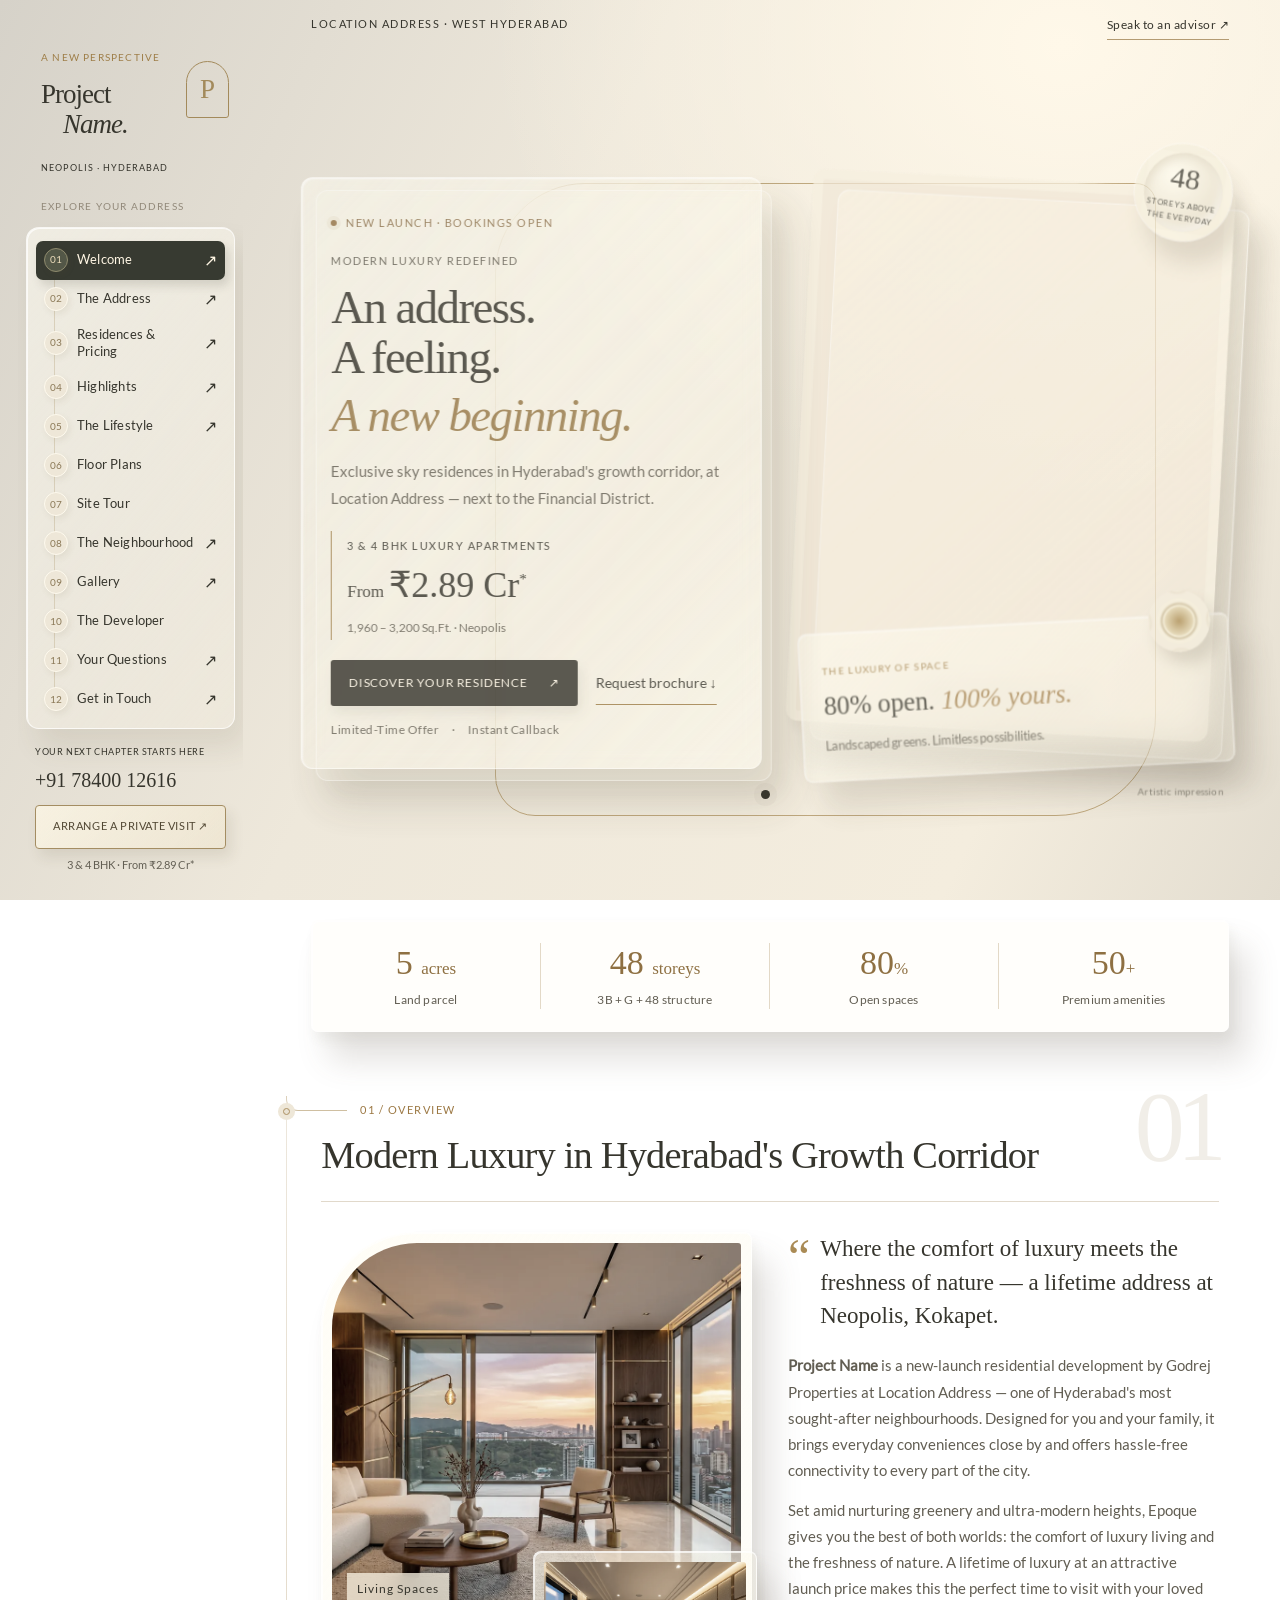
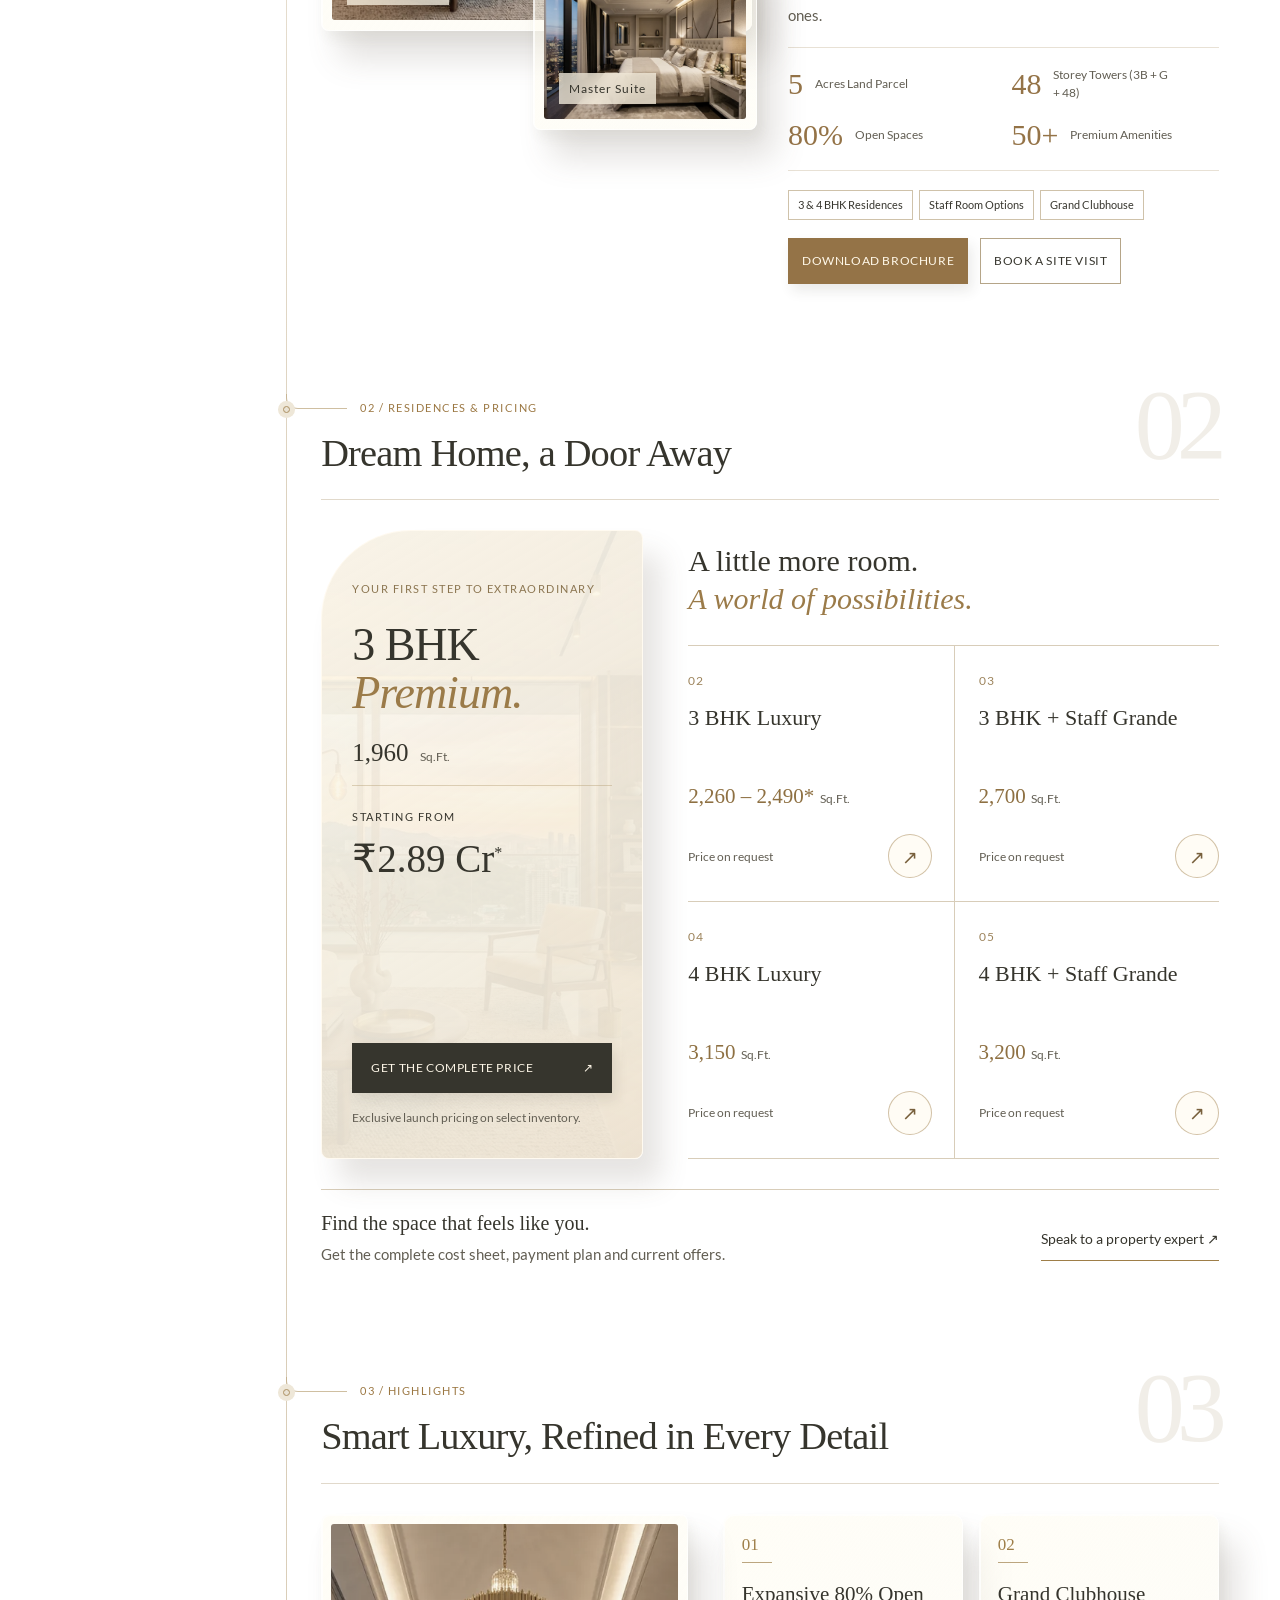
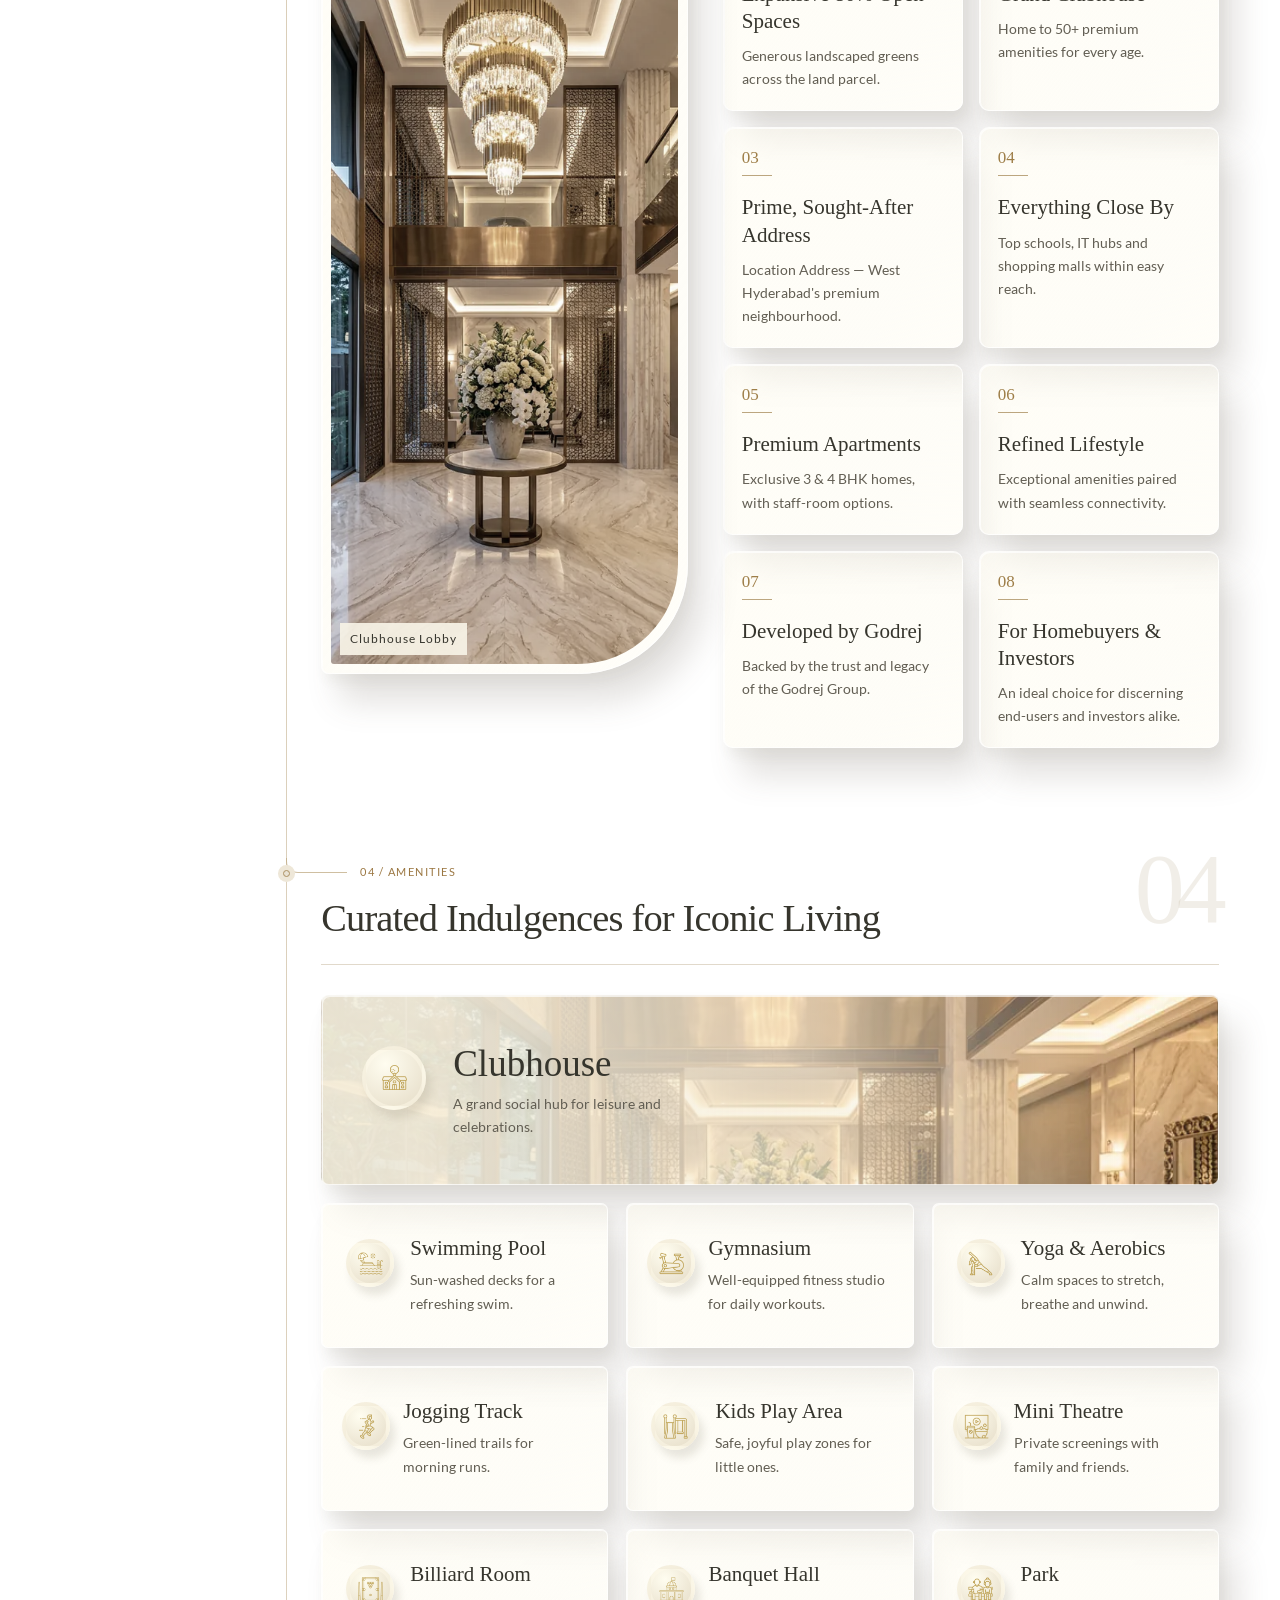
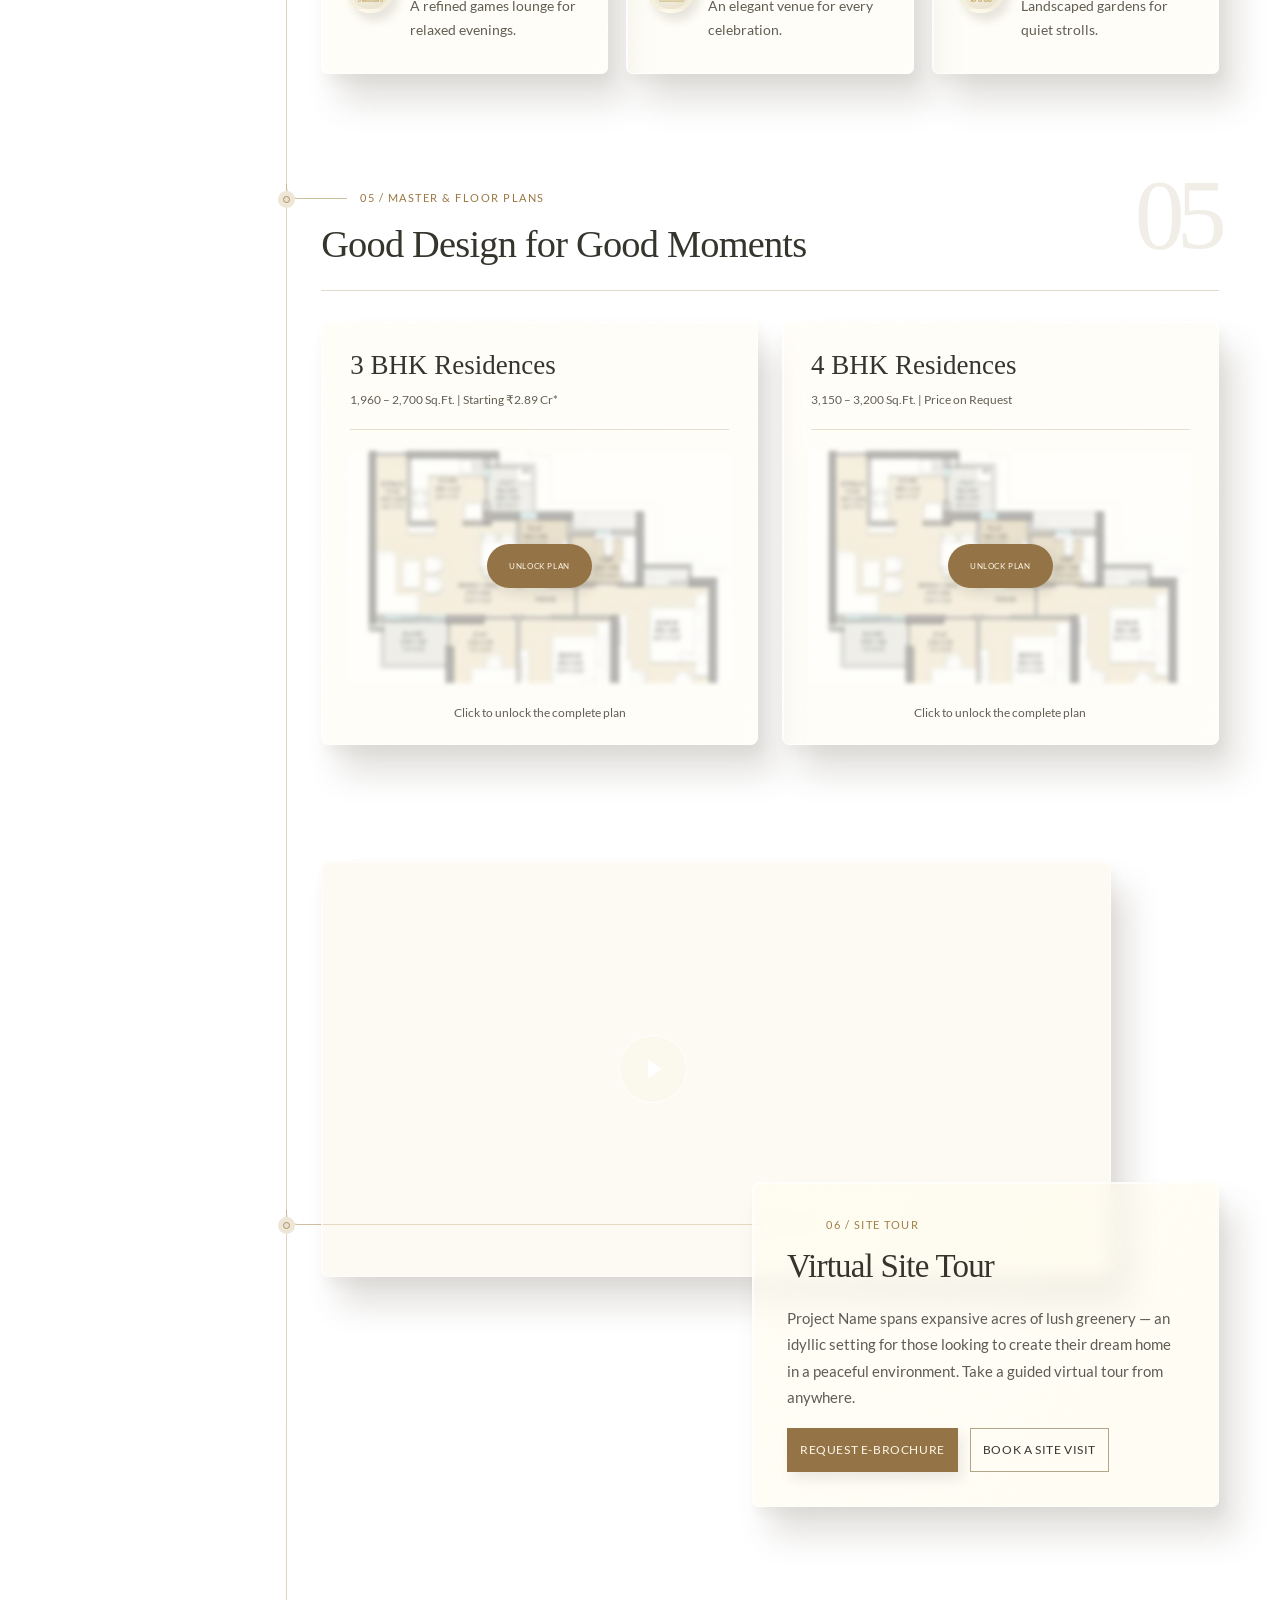
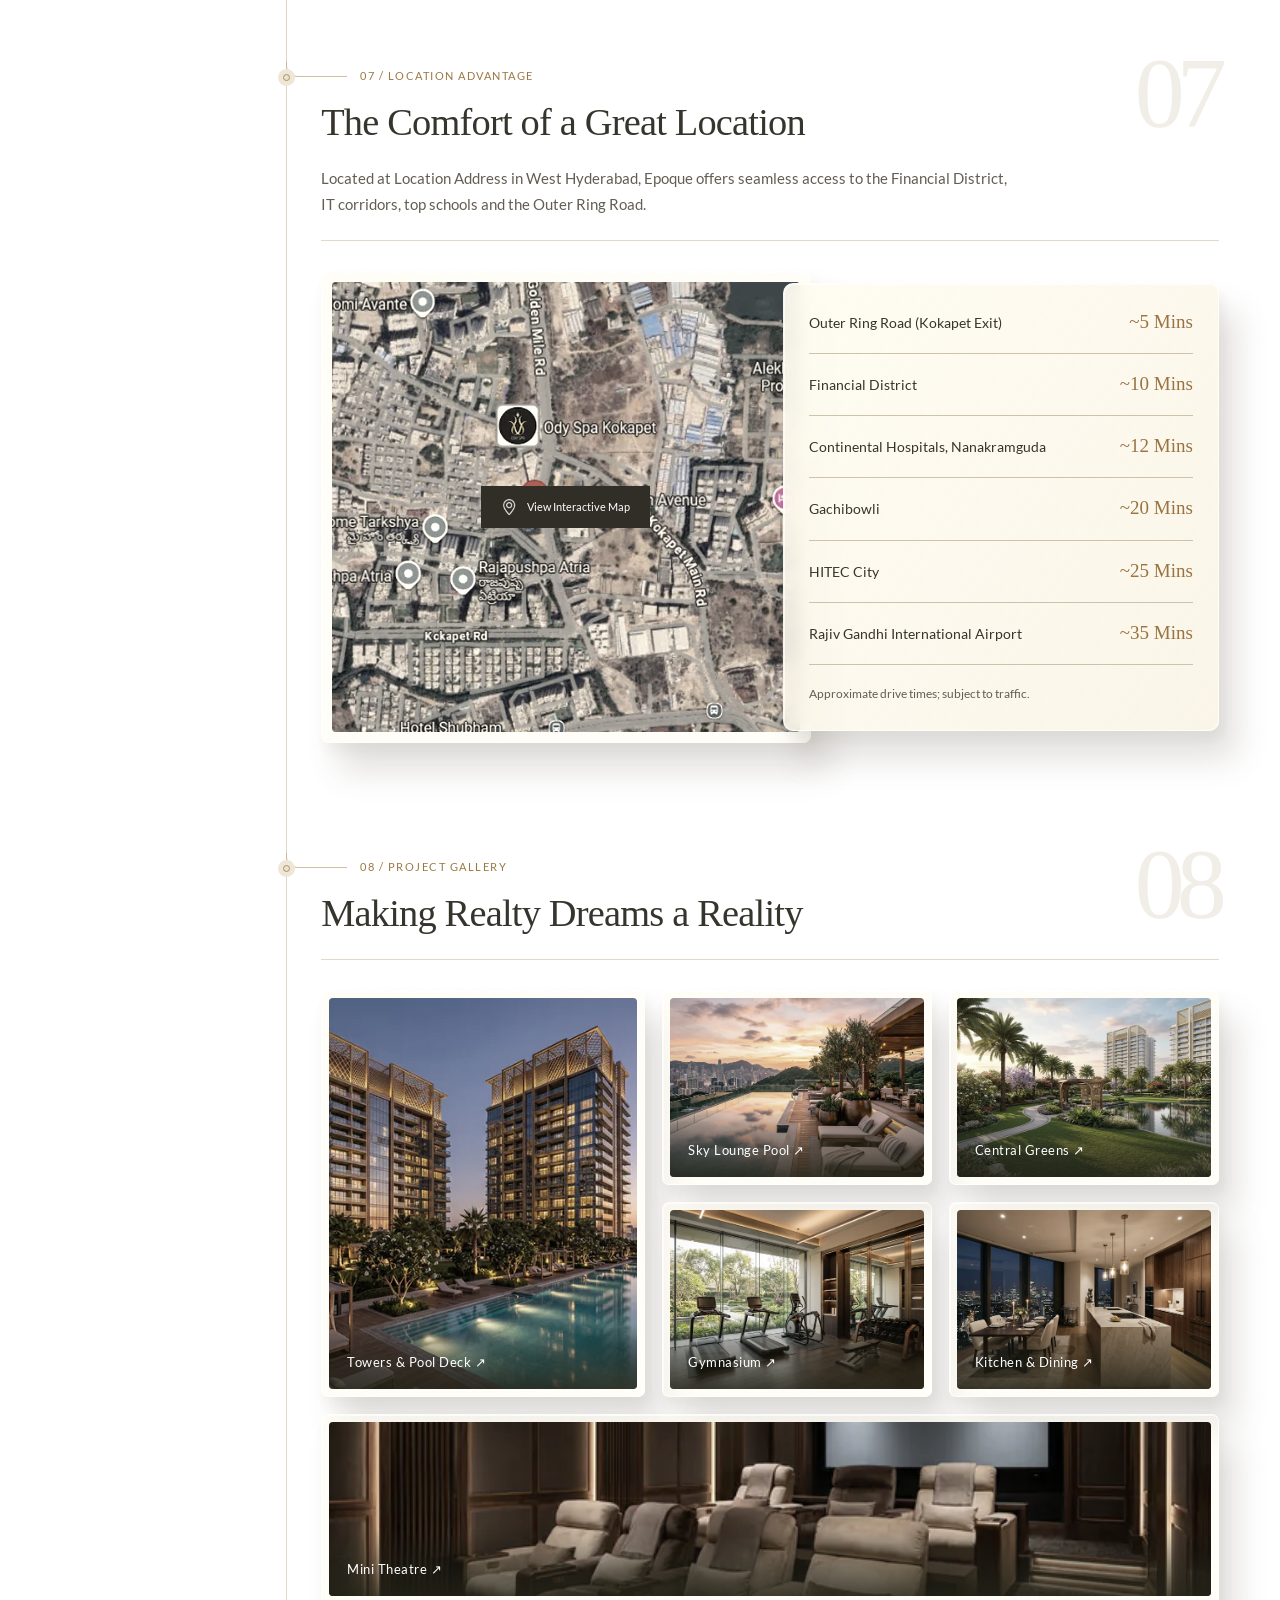
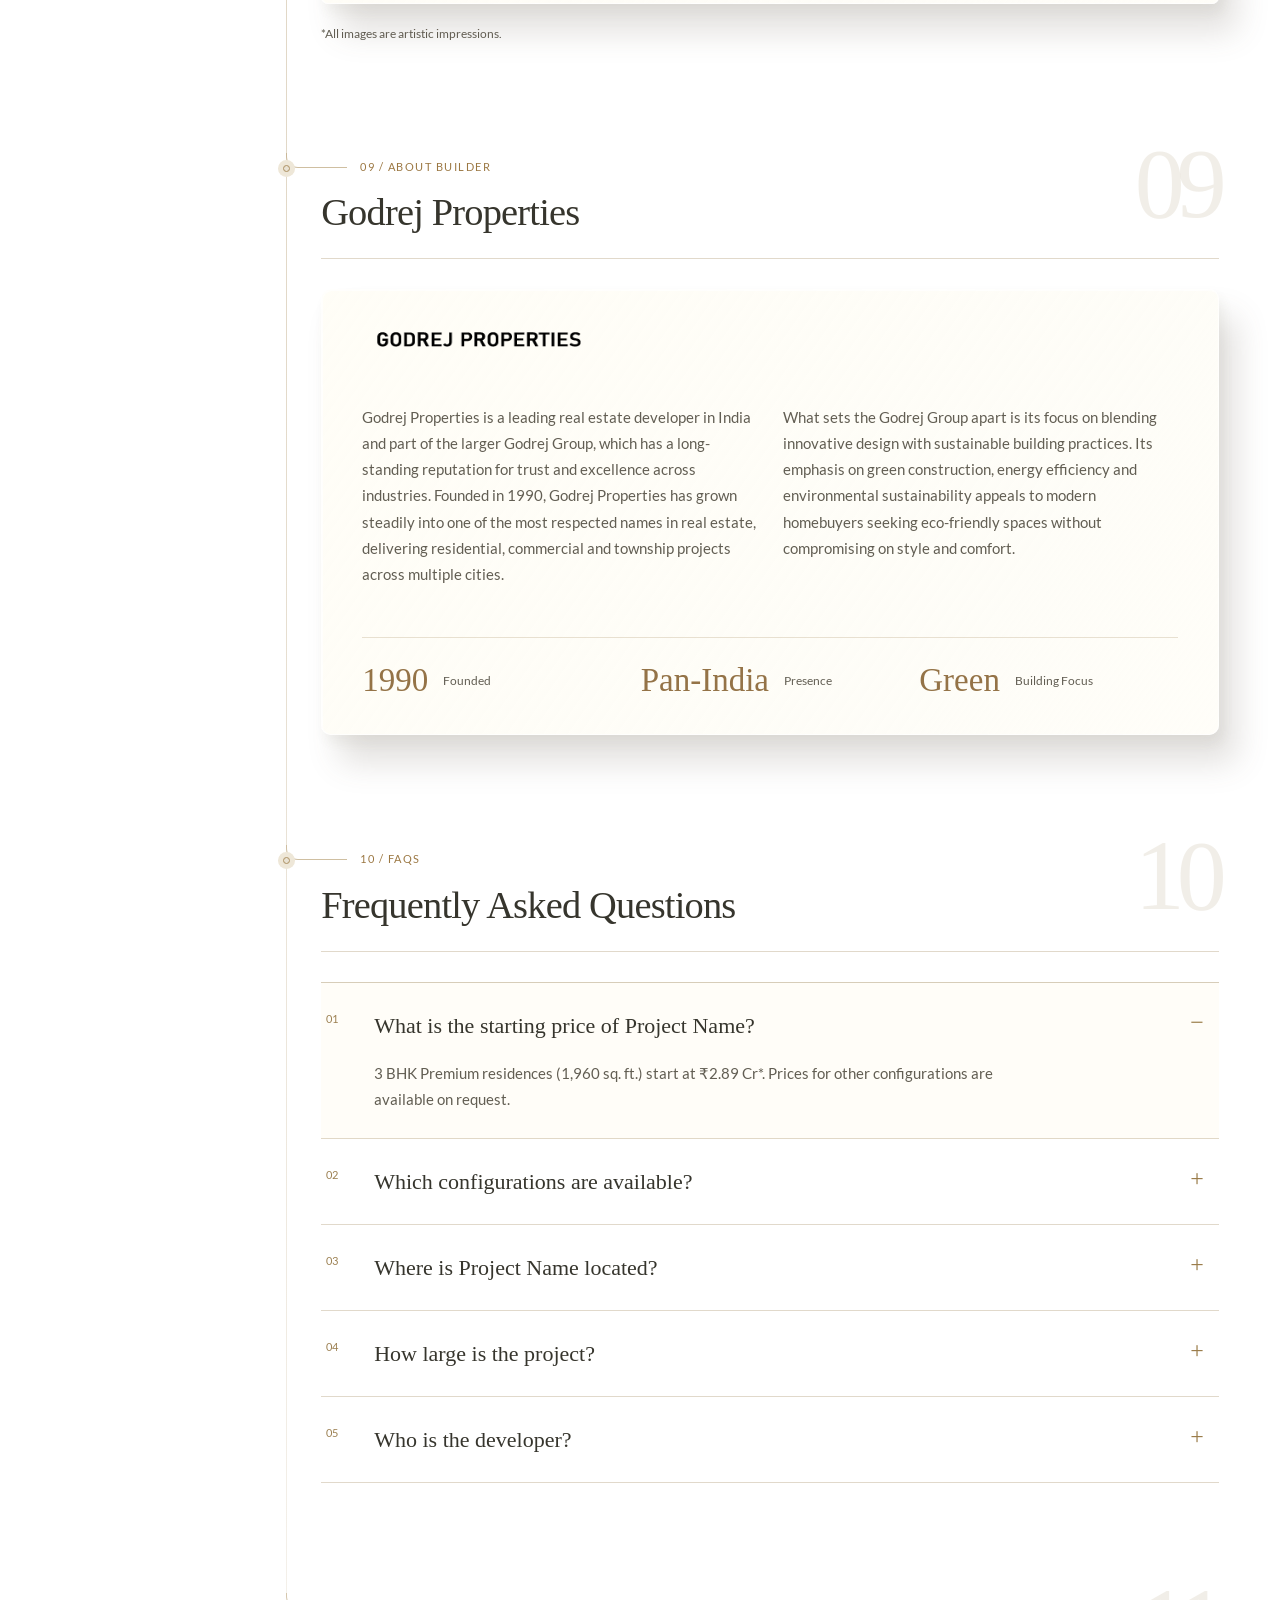
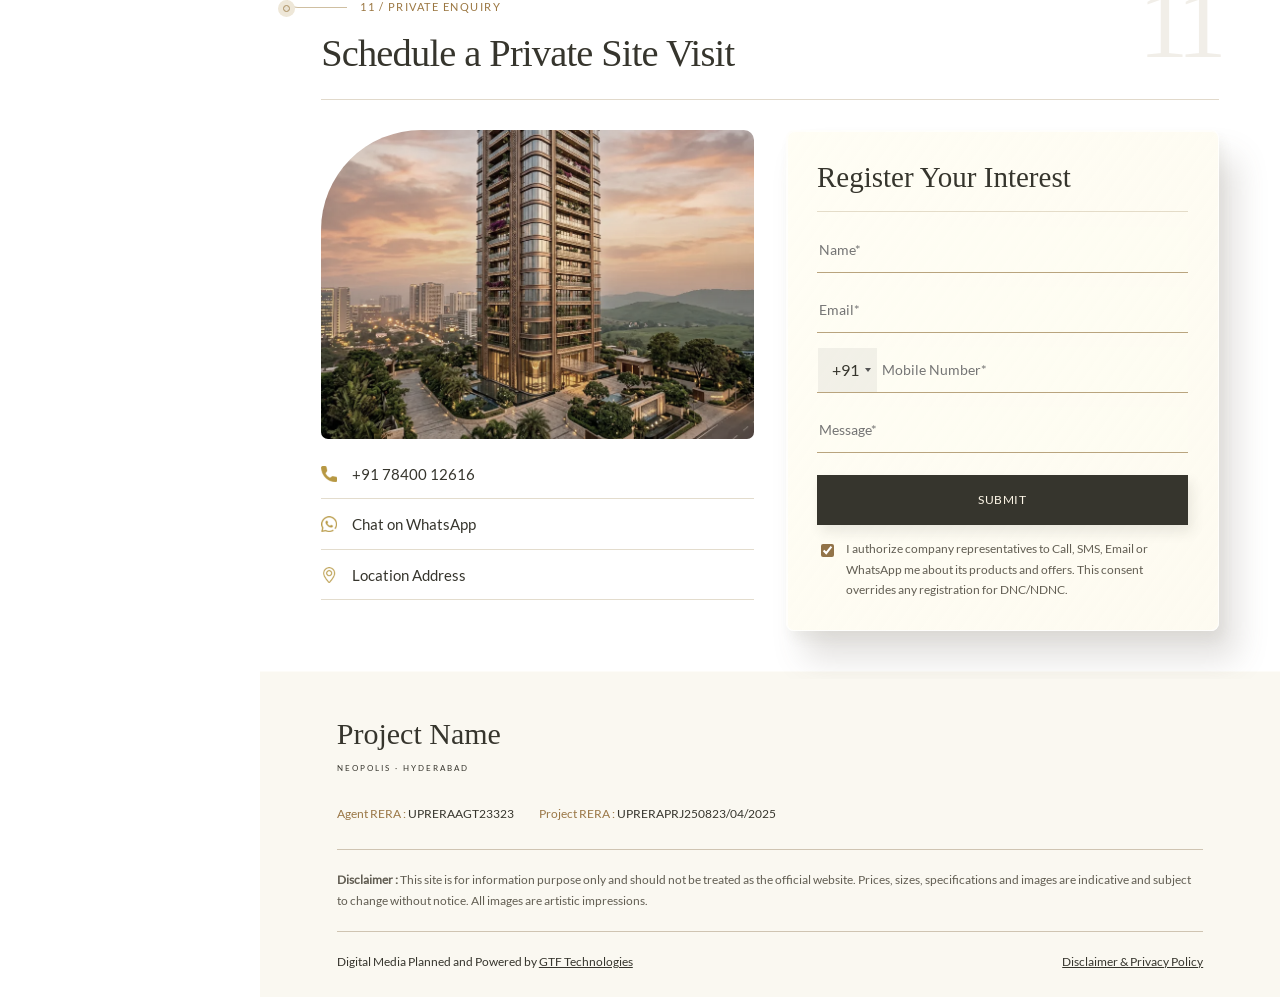
==== index.html @ 11cf07c8 "Add premium responsive real estate landing page" ====
<!DOCTYPE html>
<html lang="en-IN" class="no-js">

<head>
    <meta charset="UTF-8">
    <meta name="viewport" content="width=device-width, initial-scale=1">
    <title>Project Name Kokapet | 3 &amp; 4 BHK Apartments Hyderabad | ₹2.89 Cr*</title>
    <meta name="description"
        content="Project Name, Kokapet Hyderabad – exclusive 3 &amp; 4 BHK luxury apartments from ₹2.89 Cr*. 5-acre land parcel, 3B+G+48 towers, 80% open spaces &amp; 50+ amenities near Financial District.">
    <meta name="keywords"
        content="Project Name, Godrej Neopolis Kokapet, Godrej Epoque Hyderabad, Godrej Properties Hyderabad, luxury apartments Kokapet, 3 BHK Neopolis, 4 BHK Kokapet, new launch Hyderabad">
    <meta name="robots" content="index, follow, max-image-preview:large">
    <meta name="theme-color" content="#f4efe5"><meta property="og:type" content="website"><meta property="og:title" content="Project Name | Luxury Residences, Kokapet Hyderabad"><meta property="og:description" content="Discover 3 & 4 BHK residences, from ₹2.89 Cr*. Explore plans, amenities and arrange your private visit.">
    

    

    <link rel="icon" type="image/webp" href="images/logo/favicon.webp">

    
    <link rel="preload" href="fonts/lato-400.woff2" as="font" type="font/woff2" crossorigin>
    <link rel="preload" as="image" href="images/hero/hero-tower-1024.webp" media="(min-width: 1024px)"
        fetchpriority="high">
    <link rel="preload" as="image" href="images/hero/hero-tower-800.webp" media="(max-width: 1023.98px)"
        fetchpriority="high">

    
    <link rel="stylesheet" href="css/intlTelInput.min.css">
    <link rel="stylesheet" href="css/style.css">
    <link rel="stylesheet" href="css/atelier.css">
    <link rel="stylesheet" href="css/responsive.css">

  
<noscript><style>@media(max-width:1023px){.sidebar{position:relative;inset:auto;width:100%;transform:none;margin-top:65px}.sidebar .brand{display:block}.hero{padding-top:0}.sidebar-bottom{display:none}}.mobile-actions button,.mobile-header button{display:none}</style></noscript></head>

<body>
    <a class="skip-link" href="#main">Skip to content</a>

    
    <aside class="sidebar" id="sidebar"><a class="brand" href="#home" aria-label="Project Name home"><span class="brand-top">A NEW PERSPECTIVE</span><span class="brand-main">Project<span>Name.</span></span><span class="brand-sub">NEOPOLIS · HYDERABAD</span></a><span class="nav-caption">EXPLORE YOUR ADDRESS</span><nav aria-label="Main navigation"><ol><li><a href="#home"><span>01</span>Welcome<i aria-hidden="true">↗</i></a></li><li><a href="#overview"><span>02</span>The Address<i aria-hidden="true">↗</i></a></li><li><a href="#price"><span>03</span>Residences & Pricing<i aria-hidden="true">↗</i></a></li><li><a href="#highlights"><span>04</span>Highlights<i aria-hidden="true">↗</i></a></li><li><a href="#amenities"><span>05</span>The Lifestyle<i aria-hidden="true">↗</i></a></li><li><a href="#floor-plans"><span>06</span>Floor Plans<i aria-hidden="true">↗</i></a></li><li><a href="#site-tour"><span>07</span>Site Tour<i aria-hidden="true">↗</i></a></li><li><a href="#location"><span>08</span>The Neighbourhood<i aria-hidden="true">↗</i></a></li><li><a href="#gallery"><span>09</span>Gallery<i aria-hidden="true">↗</i></a></li><li><a href="#developer"><span>10</span>The Developer<i aria-hidden="true">↗</i></a></li><li><a href="#faq"><span>11</span>Your Questions<i aria-hidden="true">↗</i></a></li><li><a href="#contact"><span>12</span>Get in Touch<i aria-hidden="true">↗</i></a></li></ol></nav><div class="sidebar-bottom"><span>YOUR NEXT CHAPTER STARTS HERE</span><a href="tel:+917840012616">+91 78400 12616</a><button class="btn btn-dark" data-popup="Book a Site Visit">Arrange a private visit ↗</button><small>3 & 4 BHK · From ₹2.89 Cr*</small></div></aside><div class="menu-shade" hidden></div><header class="mobile-header"><a href="#home">Project Name<span>NEOPOLIS · HYDERABAD</span></a><button id="menuToggle" aria-controls="sidebar" aria-expanded="false" aria-label="Open navigation">☰</button></header><main id="main">

        
        <section class="hero" id="home" aria-labelledby="heroTitle"><div class="hero-topline"><span>LOCATION ADDRESS · WEST HYDERABAD</span><a href="tel:+917840012616">Speak to an advisor ↗</a></div><div class="hero-grid"><div class="hero-content"><span class="badge-launch"><i></i> NEW LAUNCH · BOOKINGS OPEN</span><p class="hero-kicker">MODERN LUXURY REDEFINED</p><h1 id="heroTitle">An address.<br>A feeling.<br><em>A new beginning.</em><span class="sr-only"> Project Name — 3 & 4 BHK Luxury Apartments, Kokapet Hyderabad</span></h1><p class="hero-description">Exclusive sky residences in Hyderabad's growth corridor, at Location Address — next to the Financial District.</p><div class="hero-price"><span>3 & 4 BHK LUXURY APARTMENTS</span><p>From <strong>₹2.89 Cr<sup>*</sup></strong></p><small>1,960 – 3,200 Sq.Ft. · Neopolis</small></div><div class="hero-ctas"><button class="btn btn-dark" data-popup="Get Price Benefits">Discover your residence <span>↗</span></button><button class="text-link" data-popup="Download Brochure">Request brochure ↓</button></div><p class="hero-assurance">Limited-Time Offer <span>·</span> Instant Callback</p></div><div class="hero-art"><div class="arch-frame"><picture><source media="(min-width: 1024px)" srcset="images/hero/hero-tower-1024.webp"><img src="images/hero/hero-tower-800.webp" width="800" height="800" alt="Project Name luxury tower at sunset — artistic impression" fetchpriority="high" decoding="async"></picture><span class="image-caption">A HIGHER STANDARD OF LIVING</span></div><span class="art-stamp">48<small>STOREYS ABOVE<br>THE EVERYDAY</small></span><div class="floating-note"><span>THE LUXURY OF SPACE</span><strong>80% open. <em>100% yours.</em></strong><small>Landscaped greens. Limitless possibilities.</small></div><span class="ai-tag">Artistic impression</span></div></div></section><div class="hero-foot" aria-label="Project highlights"><div class="hero-fact"><strong>5 <small>acres</small></strong><span>Land parcel</span></div><div class="hero-fact"><strong>48 <small>storeys</small></strong><span>3B + G + 48 structure</span></div><div class="hero-fact"><strong>80<small>%</small></strong><span>Open spaces</span></div><div class="hero-fact"><strong>50<small>+</small></strong><span>Premium amenities</span></div></div>

        
        

        
        <section class="section" id="overview">
            <div class="container">
                <header class="section-head reveal">
                    <p class="section-label">01 / Overview</p>
                    <h2 class="section-title">Modern Luxury in Hyderabad's Growth Corridor</h2>
                </header>

                <div class="overview-grid">
                    <figure class="render card reveal">
                        <img src="images/overview/ai-living.webp" width="1200" height="805" loading="lazy"
                            decoding="async" alt="Marble-floored living room with city sunset view – artistic impression">
                        <figcaption>Living Spaces</figcaption>
                    </figure>
                    <figure class="render card reveal">
                        <img src="images/overview/ai-master-suite.webp" width="1200" height="805" loading="lazy"
                            decoding="async" alt="Master suite with warm lighting and city view – artistic impression">
                        <figcaption>Master Suite</figcaption>
                    </figure>
                </div>

                <div class="overview-copy card reveal">

                <blockquote class="quote-card card reveal">
                    <span class="quote-mark" aria-hidden="true">&ldquo;</span>
                    <p>Where the comfort of luxury meets the freshness of nature &mdash; a lifetime address at Neopolis,
                        Kokapet.</p>
                </blockquote>
                    <div class="overview-text">
                        <p><strong>Project Name</strong> is a new-launch residential development by Godrej
                            Properties at Location Address &mdash; one of Hyderabad's most sought-after neighbourhoods.
                            Designed for you and your family, it brings everyday conveniences close by and offers
                            hassle-free connectivity to every part of the city.</p>
                        <p>Set amid nurturing greenery and ultra-modern heights, Epoque gives you the best of both
                            worlds: the comfort of luxury living and the freshness of nature. A lifetime of luxury at an
                            attractive launch price makes this the perfect time to visit with your loved ones.</p>
                    </div>
                    <ul class="stats">
                        <li><strong>5</strong><span>Acres Land Parcel</span></li>
                        <li><strong>48</strong><span>Storey Towers (3B + G + 48)</span></li>
                        <li><strong>80%</strong><span>Open Spaces</span></li>
                        <li><strong>50+</strong><span>Premium Amenities</span></li>
                    </ul>
                    <ul class="feature-chips">
                        <li>3 &amp; 4 BHK Residences</li>
                        <li>Staff Room Options</li>
                        <li>Grand Clubhouse</li>
                    </ul>
                    <div class="btn-row">
                        <button type="button" class="btn btn-gold" data-popup="Download Brochure">Download Brochure</button>
                        <button type="button" class="btn btn-outline" data-popup="Book a Site Visit">Book a Site Visit</button>
                    </div>
                </div>
            </div>
        </section>

        
        <section class="section section--soft" id="price">
            <div class="container">
                <header class="section-head reveal">
                    <p class="section-label">02 / Residences &amp; Pricing</p>
                    <h2 class="section-title">Dream Home, a Door Away</h2>
                </header>

                <div class="residence-selection">
                    <article class="signature-residence" data-motion="zoom-in">
                        <span class="residence-eyebrow">YOUR FIRST STEP TO EXTRAORDINARY</span>
                        <h3>3 BHK<br><em>Premium.</em></h3>
                        <p class="signature-size">1,960 <span>Sq.Ft.</span></p>
                        <div class="signature-price"><span>STARTING FROM</span><strong>₹2.89 Cr<sup>*</sup></strong></div>
                        <button type="button" class="btn btn-dark" data-popup="Unlock Price Breakdown – 3 BHK Premium">Get the complete price <span>↗</span></button>
                        <small>Exclusive launch pricing on select inventory.</small>
                    </article>
                    <div class="residence-options">
                        <p class="residence-intro">A little more room.<br><em>A world of possibilities.</em></p>
                        <div class="residence-options-grid">
                            <article class="residence-option"><span class="option-number">02</span><h3>3 BHK Luxury</h3><p>2,260 – 2,490* <span>Sq.Ft.</span></p><div class="option-action"><span>Price on request</span><button type="button" data-popup="Unlock Price Breakdown – 3 BHK Luxury" aria-label="Request price for 3 BHK Luxury">↗</button></div></article>
                            <article class="residence-option"><span class="option-number">03</span><h3>3 BHK + Staff Grande</h3><p>2,700 <span>Sq.Ft.</span></p><div class="option-action"><span>Price on request</span><button type="button" data-popup="Unlock Price Breakdown – 3 BHK + Staff Grande" aria-label="Request price for 3 BHK + Staff Grande">↗</button></div></article>
                            <article class="residence-option"><span class="option-number">04</span><h3>4 BHK Luxury</h3><p>3,150 <span>Sq.Ft.</span></p><div class="option-action"><span>Price on request</span><button type="button" data-popup="Unlock Price Breakdown – 4 BHK Luxury" aria-label="Request price for 4 BHK Luxury">↗</button></div></article>
                            <article class="residence-option"><span class="option-number">05</span><h3>4 BHK + Staff Grande</h3><p>3,200 <span>Sq.Ft.</span></p><div class="option-action"><span>Price on request</span><button type="button" data-popup="Unlock Price Breakdown – 4 BHK + Staff Grande" aria-label="Request price for 4 BHK + Staff Grande">↗</button></div></article>
                        </div>
                    </div>
                </div>
                <div class="pricing-assistance"><p>Find the space that feels like you.<span>Get the complete cost sheet, payment plan and current offers.</span></p><button type="button" class="text-link" data-popup="Request Complete Cost Sheet">Speak to a property expert ↗</button></div>
            </div>
        </section>

        
        <section class="section" id="highlights">
            <div class="container">
                <header class="section-head reveal">
                    <p class="section-label">03 / Highlights</p>
                    <h2 class="section-title">Smart Luxury, Refined in Every Detail</h2>
                </header>

                <div class="highlights-grid">
                    <figure class="render card reveal highlights-media">
                        <img src="images/highlights/ai-clubhouse-lobby.webp" width="800" height="993" loading="lazy"
                            decoding="async" alt="Double-height clubhouse lobby with marble and chandelier – artistic impression">
                        <figcaption>Clubhouse Lobby</figcaption>
                    </figure>
                    <ol class="highlight-list">
                        <li class="card reveal"><span class="hl-no">01</span>
                            <div><h3>Expansive 80% Open Spaces</h3><p>Generous landscaped greens across the land parcel.</p></div></li>
                        <li class="card reveal"><span class="hl-no">02</span>
                            <div><h3>Grand Clubhouse</h3><p>Home to 50+ premium amenities for every age.</p></div></li>
                        <li class="card reveal"><span class="hl-no">03</span>
                            <div><h3>Prime, Sought-After Address</h3><p>Location Address &mdash; West Hyderabad's premium neighbourhood.</p></div></li>
                        <li class="card reveal"><span class="hl-no">04</span>
                            <div><h3>Everything Close By</h3><p>Top schools, IT hubs and shopping malls within easy reach.</p></div></li>
                        <li class="card reveal"><span class="hl-no">05</span>
                            <div><h3>Premium Apartments</h3><p>Exclusive 3 &amp; 4 BHK homes, with staff-room options.</p></div></li>
                        <li class="card reveal"><span class="hl-no">06</span>
                            <div><h3>Refined Lifestyle</h3><p>Exceptional amenities paired with seamless connectivity.</p></div></li>
                        <li class="card reveal"><span class="hl-no">07</span>
                            <div><h3>Developed by Godrej</h3><p>Backed by the trust and legacy of the Godrej Group.</p></div></li>
                        <li class="card reveal"><span class="hl-no">08</span>
                            <div><h3>For Homebuyers &amp; Investors</h3><p>An ideal choice for discerning end-users and investors alike.</p></div></li>
                    </ol>
                </div>
            </div>
        </section>

        
        <section class="section section--soft" id="amenities">
            <div class="container">
                <header class="section-head reveal">
                    <p class="section-label">04 / Amenities</p>
                    <h2 class="section-title">Curated Indulgences for Iconic Living</h2>
                </header>

                <ul class="amenity-grid">
                    <li class="amenity card reveal"><span class="amenity-ico"><img src="images/icons/clubhouse.webp" alt="" width="34" height="34" loading="lazy"></span><h3>Clubhouse</h3><p>A grand social hub for leisure and celebrations.</p></li>
                    <li class="amenity card reveal"><span class="amenity-ico"><img src="images/icons/swimming-pool.webp" alt="" width="34" height="34" loading="lazy"></span><h3>Swimming Pool</h3><p>Sun-washed decks for a refreshing swim.</p></li>
                    <li class="amenity card reveal"><span class="amenity-ico"><img src="images/icons/gymnasium.webp" alt="" width="34" height="34" loading="lazy"></span><h3>Gymnasium</h3><p>Well-equipped fitness studio for daily workouts.</p></li>
                    <li class="amenity card reveal"><span class="amenity-ico"><img src="images/icons/yoga.webp" alt="" width="34" height="34" loading="lazy"></span><h3>Yoga &amp; Aerobics</h3><p>Calm spaces to stretch, breathe and unwind.</p></li>
                    <li class="amenity card reveal"><span class="amenity-ico"><img src="images/icons/jogging-track.webp" alt="" width="34" height="34" loading="lazy"></span><h3>Jogging Track</h3><p>Green-lined trails for morning runs.</p></li>
                    <li class="amenity card reveal"><span class="amenity-ico"><img src="images/icons/kids-play-area.webp" alt="" width="34" height="34" loading="lazy"></span><h3>Kids Play Area</h3><p>Safe, joyful play zones for little ones.</p></li>
                    <li class="amenity card reveal"><span class="amenity-ico"><img src="images/icons/mini-theatre.webp" alt="" width="34" height="34" loading="lazy"></span><h3>Mini Theatre</h3><p>Private screenings with family and friends.</p></li>
                    <li class="amenity card reveal"><span class="amenity-ico"><img src="images/icons/billiards.webp" alt="" width="34" height="34" loading="lazy"></span><h3>Billiard Room</h3><p>A refined games lounge for relaxed evenings.</p></li>
                    <li class="amenity card reveal"><span class="amenity-ico"><img src="images/icons/banquet-hall.webp" alt="" width="34" height="34" loading="lazy"></span><h3>Banquet Hall</h3><p>An elegant venue for every celebration.</p></li>
                    <li class="amenity card reveal"><span class="amenity-ico"><img src="images/icons/park.webp" alt="" width="34" height="34" loading="lazy"></span><h3>Park</h3><p>Landscaped gardens for quiet strolls.</p></li>
                    <!-- <li class="amenity card reveal"><span class="amenity-ico"><img src="images/icons/deck-seating.webp" alt="" width="34" height="34" loading="lazy"></span><h3>Deck Seating</h3><p>Open-air lounges to soak in the views.</p></li>
                    <li class="amenity card reveal"><span class="amenity-ico"><img src="images/icons/lawn.webp" alt="" width="34" height="34" loading="lazy"></span><h3>Lawn</h3><p>Expansive greens for gatherings and play.</p></li> -->
                </ul>
            </div>
        </section>

        
        <section class="section" id="floor-plans">
            <div class="container">
                <header class="section-head reveal">
                    <p class="section-label">05 / Master &amp; Floor Plans</p>
                    <h2 class="section-title">Good Design for Good Moments</h2>
                </header>

                <div class="plan-grid">
                    <article class="plan-card card reveal">
                        <div class="plan-head">
                            <h3>3 BHK Residences</h3>
                            <p>1,960 &ndash; 2,700 Sq.Ft. | Starting ₹2.89 Cr*</p>
                        </div>
                        <button type="button" class="plan-media" data-popup="Unlock 3 BHK Floor Plan">
                            <img src="images/floor-plan/floor-plan.webp" width="700" height="400" loading="lazy"
                                decoding="async" alt="3 BHK floor plan – Project Name">
                            <span class="plan-lock"><span class="btn btn-gold btn-sm">Unlock Plan</span></span>
                        </button>
                        <p class="plan-hint">Click to unlock the complete plan</p>
                    </article>
                    <article class="plan-card card reveal">
                        <div class="plan-head">
                            <h3>4 BHK Residences</h3>
                            <p>3,150 &ndash; 3,200 Sq.Ft. | Price on Request</p>
                        </div>
                        <button type="button" class="plan-media" data-popup="Unlock 4 BHK Floor Plan">
                            <img src="images/floor-plan/floor-plan.webp" width="700" height="400" loading="lazy"
                                decoding="async" alt="4 BHK floor plan – Project Name">
                            <span class="plan-lock"><span class="btn btn-gold btn-sm">Unlock Plan</span></span>
                        </button>
                        <p class="plan-hint">Click to unlock the complete plan</p>
                    </article>
                </div>
            </div>
        </section>

        
        <section class="section section--dark" id="site-tour">
            <div class="container tour-grid">
                <button type="button" class="tour-media reveal" data-popup="Request Virtual Site Tour">
                    <img src="images/ai-site-tour.webp" width="1200" height="670" loading="lazy" decoding="async"
                        alt="Rooftop sky lounge with infinity pool at sunset – artistic impression">
                    <span class="play" aria-hidden="true"></span>
                    <span class="sr-only">Request virtual site tour</span>
                </button>
                <div class="tour-copy reveal">
                    <p class="section-label">06 / Site Tour</p>
                    <h2 class="section-title">Virtual Site Tour</h2>
                    <p>Project Name spans expansive acres of lush greenery &mdash; an idyllic setting for
                        those looking to create their dream home in a peaceful environment. Take a guided virtual tour
                        from anywhere.</p>
                    <div class="btn-row">
                        <button type="button" class="btn btn-gold" data-popup="Request E-Brochure">Request E-Brochure</button>
                        <button type="button" class="btn btn-outline btn-outline--light" data-popup="Book a Site Visit">Book a Site Visit</button>
                    </div>
                </div>
            </div>
        </section>

        
        <section class="section section--soft" id="location">
            <div class="container">
                <header class="section-head reveal">
                    <p class="section-label">07 / Location Advantage</p>
                    <h2 class="section-title">The Comfort of a Great Location</h2>
                    <p class="section-sub">Located at Location Address in West Hyderabad, Epoque offers seamless access
                        to the Financial District, IT corridors, top schools and the Outer Ring Road.</p>
                </header>

                <div class="location-grid">
                    <ul class="loc-list card reveal">
                        <li><span class="loc-dest">Outer Ring Road (Kokapet Exit)</span><span class="loc-time">~5 Mins</span></li>
                        <li><span class="loc-dest">Financial District</span><span class="loc-time">~10 Mins</span></li>
                        <li><span class="loc-dest">Continental Hospitals, Nanakramguda</span><span class="loc-time">~12 Mins</span></li>
                        <li><span class="loc-dest">Gachibowli</span><span class="loc-time">~20 Mins</span></li>
                        <li><span class="loc-dest">HITEC City</span><span class="loc-time">~25 Mins</span></li>
                        <li><span class="loc-dest">Rajiv Gandhi International Airport</span><span class="loc-time">~35 Mins</span></li>
                        <li class="loc-note">Approximate drive times; subject to traffic.</li>
                    </ul>
                    <div class="map-card card reveal">
                        <button type="button" class="map-facade" id="mapFacade" aria-label="Load interactive Google Map">
                            <img src="images/location-map.webp" width="770" height="540" loading="lazy" decoding="async"
                                alt="Location map of Project Name, Location Address">
                            <span class="map-cta"><img src="images/icons/location-white.webp" alt="" width="16" height="16"> View Interactive Map</span>
                        </button>
                    </div>
                </div>
            </div>
        </section>

        
        <section class="section" id="gallery">
            <div class="container">
                <header class="section-head reveal">
                    <p class="section-label">08 / Project Gallery</p>
                    <h2 class="section-title">Making Realty Dreams a Reality</h2>
                </header>

                <ul class="gallery-grid">
                    <li class="reveal"><a href="images/gallery/ai-tower-pool-deck.webp" class="gallery-item card" data-caption="Towers &amp; Pool Deck">
                        <img src="images/gallery/ai-tower-pool-deck-sm.webp" width="600" height="450" loading="lazy" decoding="async" alt="Gold-crowned towers above a lit infinity pool at dusk – artistic impression"></a></li>
                    <li class="reveal"><a href="images/gallery/ai-sky-lounge-pool.webp" class="gallery-item card" data-caption="Sky Lounge Pool">
                        <img src="images/gallery/ai-sky-lounge-pool-sm.webp" width="600" height="450" loading="lazy" decoding="async" alt="Rooftop infinity pool overlooking the city at sunset – artistic impression"></a></li>
                    <li class="reveal"><a href="images/gallery/ai-central-greens.webp" class="gallery-item card" data-caption="Central Greens">
                        <img src="images/gallery/ai-central-greens-sm.webp" width="600" height="450" loading="lazy" decoding="async" alt="Landscaped central garden with jogging track and water feature – artistic impression"></a></li>
                    <li class="reveal"><a href="images/gallery/ai-gymnasium.webp" class="gallery-item card" data-caption="Gymnasium">
                        <img src="images/gallery/ai-gymnasium-sm.webp" width="600" height="450" loading="lazy" decoding="async" alt="Clubhouse gymnasium with garden views – artistic impression"></a></li>
                    <li class="reveal"><a href="images/gallery/ai-kitchen-dining.webp" class="gallery-item card" data-caption="Kitchen &amp; Dining">
                        <img src="images/gallery/ai-kitchen-dining-sm.webp" width="600" height="450" loading="lazy" decoding="async" alt="Marble island kitchen and dining with city view – artistic impression"></a></li>
                    <li class="reveal"><a href="images/gallery/ai-mini-theatre.webp" class="gallery-item card" data-caption="Mini Theatre">
                        <img src="images/gallery/ai-mini-theatre-sm.webp" width="600" height="450" loading="lazy" decoding="async" alt="Private mini theatre with recliner seating – artistic impression"></a></li>
                </ul>
                <p class="art-note">*All images are artistic impressions.</p>
            </div>
        </section>

        
        <section class="section section--soft" id="developer">
            <div class="container">
                <header class="section-head reveal">
                    <p class="section-label">09 / About Builder</p>
                    <h2 class="section-title">Godrej Properties</h2>
                </header>
                <div class="dev-card card reveal">
                    <img src="images/logo/godrej-properties.webp" width="270" height="33" loading="lazy"
                        alt="Godrej Properties logo" class="dev-logo">
                    <p>Godrej Properties is a leading real estate developer in India and part of the larger Godrej
                        Group, which has a long-standing reputation for trust and excellence across industries. Founded
                        in 1990, Godrej Properties has grown steadily into one of the most respected names in real
                        estate, delivering residential, commercial and township projects across multiple cities.</p>
                    <p>What sets the Godrej Group apart is its focus on blending innovative design with sustainable
                        building practices. Its emphasis on green construction, energy efficiency and environmental
                        sustainability appeals to modern homebuyers seeking eco-friendly spaces without compromising on
                        style and comfort.</p>
                    <ul class="dev-stats">
                        <li><strong>1990</strong><span>Founded</span></li>
                        <li><strong>Pan-India</strong><span>Presence</span></li>
                        <li><strong>Green</strong><span>Building Focus</span></li>
                    </ul>
                </div>
            </div>
        </section>

        
        <section class="section" id="faq">
            <div class="container container--narrow">
                <header class="section-head reveal">
                    <p class="section-label">10 / FAQs</p>
                    <h2 class="section-title">Frequently Asked Questions</h2>
                </header>
                <div class="faq-list">
                    <details class="faq card reveal" open>
                        <summary>What is the starting price of Project Name?</summary>
                        <p>3 BHK Premium residences (1,960 sq. ft.) start at ₹2.89 Cr*. Prices for other configurations
                            are available on request.</p>
                    </details>
                    <details class="faq card reveal">
                        <summary>Which configurations are available?</summary>
                        <p>3 BHK Premium (1,960 sq. ft.), 3 BHK Luxury (2,260 &ndash; 2,490 sq. ft.), 3 BHK + Staff
                            Grande (2,700 sq. ft.), 4 BHK Luxury (3,150 sq. ft.) and 4 BHK + Staff Grande (3,200 sq. ft.).</p>
                    </details>
                    <details class="faq card reveal">
                        <summary>Where is Project Name located?</summary>
                        <p>At Location Address in West Hyderabad &mdash; next to the Financial District and close to the
                            Outer Ring Road.</p>
                    </details>
                    <details class="faq card reveal">
                        <summary>How large is the project?</summary>
                        <p>The project spans a 5-acre land parcel with a 3B + G + 48 tower structure and about 80% open
                            spaces.</p>
                    </details>
                    <details class="faq card reveal">
                        <summary>Who is the developer?</summary>
                        <p>Godrej Properties, the real estate arm of the Godrej Group, founded in 1990.</p>
                    </details>
                </div>
            </div>
        </section>

        
        <section class="section section--soft" id="contact">
            <div class="container">
                <header class="section-head reveal">
                    <p class="section-label">11 / Private Enquiry</p>
                    <h2 class="section-title">Schedule a Private Site Visit</h2>
                </header>

                <div class="contact-grid">
                    <div class="contact-media card reveal">
                        <img src="images/ai-contact.webp" width="900" height="629" loading="lazy" decoding="async"
                            alt="Landscaped tower entrance at sunset – artistic impression">
                        <ul class="contact-points">
                            <li><img src="images/icons/call-gold.webp" alt="" width="18" height="18"><a href="tel:+917840012616">+91 78400 12616</a></li>
                            <li><img src="images/icons/whatsapp-gold.webp" alt="" width="18" height="18"><a href="https://wa.me/917840012616" target="_blank" rel="noopener">Chat on WhatsApp</a></li>
                            <li><img src="images/icons/location-gold.webp" alt="" width="18" height="18"><span>Location Address</span></li>
                        </ul>
                    </div>

                    <div class="form-card card reveal">
                        <p class="form-title">Register Your Interest</p>
                        <div class="p-3" id="enquireBody">
                            <input autocomplete="false" hidden="" type="text" />
                            <div class="form-group mx-0">
                                
                                <input autocomplete="false" class="form-control" id="qSenderName" name="name"
                                    placeholder="Name*" title="Enter Name" type="text"  aria-label="Enter Name" />
                                <div class="outline"></div>
                            </div>
                            <div class="form-group mx-0">
                                
                                <input class="form-control" id="qEmailID" name="email" placeholder="Email*"
                                    title="Enter Email" type="email"  aria-label="Enter Email" />
                                <div class="outline"></div>
                            </div>
                            <div class="form-group mx-0">
                                
                                <input class="form-control phone-input" id="qMobileNo" name="number"
                                    data-countrycode-id="qCountryCode1" placeholder="Mobile Number*"
                                    title="Enter Number" type="tel"  aria-label="Enter Number" />
                                <input type="hidden" id="qCountryCode1" name="country_code" value="+91">
                                <div class="outline"></div>
                            </div>
                            <div class="form-group mx-0">
                                
                                <input class="form-control" id="qMessage" name="message" placeholder="Message*"
                                    title="Enter Message" type="text"  aria-label="Enter Message" />
                                <div class="outline"></div>
                            </div>
                            <button class="btn dark_btn submit_btn" id="SubmitQuery" title="Send Message"
                                type="submit">
                                Submit
                            </button>
                            <div class="checkbox-section">
                                <input checked type="checkbox" id="consent1" aria-label="I consent to be contacted about this project">
                                <p>I authorize company representatives to Call, SMS, Email or WhatsApp me about its
                                    products and offers. This consent overrides any registration for DNC/NDNC.</p>
                            </div></div>
                    </div>
                </div>
            </div>
        </section>
    </main>

    
    <footer class="site-footer">
        <div class="container">
            <div class="footer-top">
                <a href="#home" class="footer-brand">Project Name<span>NEOPOLIS · HYDERABAD</span></a>
                
            </div>
            <div class="footer-rera">
                <p><span>Agent RERA :</span> UPRERAAGT23323</p>
                <p><span>Project RERA :</span> UPRERAPRJ250823/04/2025</p>
            </div>
            <div class="footer-disclaimer">
                <p><strong>Disclaimer :</strong> This site is for information purpose only and should not be treated
                    as the official website. Prices, sizes, specifications and images are indicative and subject to
                    change without notice. All images are artistic impressions.</p>
            </div>
            <div class="footer-bottom">
                <p>Digital Media Planned and Powered by <a href="https://www.gtftechnologies.com/" target="_blank"
                        rel="noopener">GTF Technologies</a></p>
                <a href="#privacy" class="link-btn" id="openPrivacy">Disclaimer &amp; Privacy Policy</a>
            </div>
        </div>
    </footer>

    
    <div class="mobile-actions"><a href="tel:+917840012616">Call advisor</a><a href="https://wa.me/917840012616" target="_blank" rel="noopener">WhatsApp</a><button data-popup="Enquire Now">Enquire now ↗</button></div>

    
    <div class="modal" id="enquiryModal" role="dialog" aria-modal="true" aria-labelledby="popupTitle" hidden>
        <div class="modal-backdrop" data-close></div>
        <div class="modal-box">
            <button type="button" class="modal-close" data-close aria-label="Close">×</button>
            <div class="modal-body">
                <span class="modal-brand">Project Name</span>
                <p class="modal-title" id="popupTitle">Enquire Now</p>
                <p class="modal-sub">At  Location Address &middot; Starts at ₹2.89 Cr*</p>
                <div class="p-3" id="enquireBodypopup">
                    <input autocomplete="false" hidden="" type="text" />
                    <div class="form-group mx-0">
                        <input autocomplete="false" class="form-control" id="qSenderNamepopup" name="name"
                            placeholder="Name*" title="Enter Name" type="text"  aria-label="Enter Name" />
                        <div class="outline"></div>
                    </div>
                    <div class="form-group mx-0">
                        <input class="form-control" id="qEmailIDpopup" name="email" placeholder="Email*"
                            title="Enter Email" type="email"  aria-label="Enter Email" />
                        <div class="outline"></div>
                    </div>
                    <div class="form-group mx-0">
                        <input class="form-control phone-input" id="qMobileNopopup" name="number"
                            data-countrycode-id="qCountryCode2" placeholder="Mobile Number*" title="Enter Number"
                            type="tel"  aria-label="Enter Number" />
                        <input type="hidden" id="qCountryCode2" name="country_code" value="+91">
                        <div class="outline"></div>
                    </div>
                    <div class="form-group mx-0">
                        <input class="form-control" id="qMessagepopup" name="message" placeholder="Message*"
                            title="Enter Message" type="text"  aria-label="Enter Message" />
                        <div class="outline"></div>
                    </div>
                    <button class="btn dark_btn submit_btn" id="SubmitQuerypopup" title="Send Message" type="submit">
                        Submit
                    </button>
                    <div class="checkbox-section">
                        <input checked type="checkbox" id="consent2" aria-label="I consent to be contacted about this project">
                        <p>I authorize company representatives to Call, SMS, Email or WhatsApp me about its products
                            and offers. This consent overrides any registration for DNC/NDNC.</p>
                    </div></div>
            </div>
        </div>
    </div>

    
    <div class="modal" id="privacyModal" role="dialog" aria-modal="true" aria-labelledby="privacyTitle" hidden>
        <div class="modal-backdrop" data-close></div>
        <div class="modal-box modal-box--text">
            <button type="button" class="modal-close" data-close aria-label="Close">×</button>
            <p class="modal-title" id="privacyTitle">Disclaimer &amp; Privacy Policy</p>
            <div class="policy-text">
                <p>This website is managed by an authorised marketing partner and is meant for information purposes
                    only. It does not constitute an offer or contract of any kind. Prices, floor plans, specifications,
                    amenities and images shown are indicative and subject to change by the developer without prior
                    notice. Images are artistic impressions.</p>
                <p>By submitting your details, you agree to be contacted by our representatives via Call, SMS, Email or
                    WhatsApp regarding this project and related offers. Your information is used only to respond to
                    your enquiry and is not sold to third parties.</p>
                <p>Please verify all details, including RERA registration, with the developer before making any
                    purchase decision.</p>
            </div>
        </div>
    </div>

    
    <div class="lightbox" id="lightbox" role="dialog" aria-modal="true" aria-label="Image viewer" hidden>
        <button type="button" class="lb-close" data-lb="close" aria-label="Close">×</button>
        <button type="button" class="lb-nav lb-prev" data-lb="prev" aria-label="Previous image">‹</button>
        <figure>
            <img src="" alt="" id="lbImg">
            <figcaption id="lbCaption"></figcaption>
        </figure>
        <button type="button" class="lb-nav lb-next" data-lb="next" aria-label="Next image">›</button>
    </div>

    
    <script src="js/main.js" defer></script>
    <script src="js/jquery.min.js"></script>
    <script src="js/intlTelInput.min.js"></script>
    <script src="js/intl.custom.js"></script>
  





</body>

</html>
---- css/intlTelInput.min.css ----
.iti{position:relative;display:inline-block}.iti *{box-sizing:border-box}.iti__hide{display:none}.iti__v-hide{visibility:hidden}.iti input,.iti input[type=tel],.iti input[type=text]{position:relative;z-index:0;margin-top:0!important;margin-bottom:0!important;padding-right:36px;margin-right:0}.iti__flag-container{position:absolute;top:0;bottom:0;right:0;padding:1px}.iti__selected-flag{z-index:1;position:relative;display:flex;align-items:center;height:100%;padding:0 6px 0 8px}.iti__arrow{margin-left:6px;width:0;height:0;border-left:3px solid transparent;border-right:3px solid transparent;border-top:4px solid #555}[dir=rtl] .iti__arrow{margin-right:6px;margin-left:0}.iti__arrow--up{border-top:none;border-bottom:4px solid #555}.iti__country-list{position:absolute;z-index:2;list-style:none;padding:0;margin:0 0 0 -1px;box-shadow:1px 1px 4px rgba(0,0,0,.2);background-color:#fff;border:1px solid #ccc;white-space:nowrap;max-height:200px;overflow-y:scroll;-webkit-overflow-scrolling:touch}.iti__country-list--dropup{bottom:100%;margin-bottom:-1px}@media (max-width:500px){.iti__country-list{white-space:normal}}.iti__flag-box{display:inline-block;width:20px}.iti__divider{padding-bottom:5px;margin-bottom:5px;border-bottom:1px solid #ccc}.iti__country{display:flex;align-items:center;padding:5px 10px;outline:0}.iti__dial-code{color:#999}.iti__country.iti__highlight{background-color:rgba(0,0,0,.05)}.iti__country-name,.iti__flag-box{margin-right:6px}[dir=rtl] .iti__country-name,[dir=rtl] .iti__flag-box{margin-right:0;margin-left:6px}.iti--allow-dropdown input,.iti--allow-dropdown input[type=tel],.iti--allow-dropdown input[type=text],.iti--separate-dial-code input,.iti--separate-dial-code input[type=tel],.iti--separate-dial-code input[type=text]{padding-right:6px;padding-left:52px;margin-left:0}[dir=rtl] .iti--allow-dropdown input,[dir=rtl] .iti--allow-dropdown input[type=tel],[dir=rtl] .iti--allow-dropdown input[type=text],[dir=rtl] .iti--separate-dial-code input,[dir=rtl] .iti--separate-dial-code input[type=tel],[dir=rtl] .iti--separate-dial-code input[type=text]{padding-right:52px;padding-left:6px;margin-right:0}.iti--allow-dropdown .iti__flag-container,.iti--separate-dial-code .iti__flag-container{right:auto;left:0}[dir=rtl] .iti--allow-dropdown .iti__flag-container,[dir=rtl] .iti--separate-dial-code .iti__flag-container{right:0;left:auto}.iti--allow-dropdown .iti__flag-container:hover{cursor:pointer}.iti--allow-dropdown .iti__flag-container:hover .iti__selected-flag{background-color:rgba(0,0,0,.05)}.iti--allow-dropdown input[disabled]+.iti__flag-container:hover,.iti--allow-dropdown input[readonly]+.iti__flag-container:hover{cursor:default}.iti--allow-dropdown input[disabled]+.iti__flag-container:hover .iti__selected-flag,.iti--allow-dropdown input[readonly]+.iti__flag-container:hover .iti__selected-flag{background-color:transparent}.iti--separate-dial-code .iti__selected-flag{background-color:rgba(0,0,0,.05)}.iti--separate-dial-code.iti--show-flags .iti__selected-dial-code{margin-left:6px}[dir=rtl] .iti--separate-dial-code.iti--show-flags .iti__selected-dial-code{margin-left:0;margin-right:6px}.iti--container{position:absolute;top:-1000px;left:-1000px;z-index:1060;padding:1px}.iti--container:hover{cursor:pointer}.iti-mobile .iti--container{top:30px;bottom:30px;left:30px;right:30px;position:fixed}.iti-mobile .iti__country-list{max-height:100%;width:100%}.iti-mobile .iti__country{padding:10px 10px;line-height:1.5em}.iti__flag{width:20px}.iti__flag.iti__be{width:18px}.iti__flag.iti__ch{width:15px}.iti__flag.iti__mc{width:19px}.iti__flag.iti__ne{width:18px}.iti__flag.iti__np{width:13px}.iti__flag.iti__va{width:15px}@media (-webkit-min-device-pixel-ratio:2),(min-resolution:192dpi){.iti__flag{background-size:5762px 15px}}.iti__flag.iti__ac{height:10px;background-position:0 0}.iti__flag.iti__ad{height:14px;background-position:-22px 0}.iti__flag.iti__ae{height:10px;background-position:-44px 0}.iti__flag.iti__af{height:14px;background-position:-66px 0}.iti__flag.iti__ag{height:14px;background-position:-88px 0}.iti__flag.iti__ai{height:10px;background-position:-110px 0}.iti__flag.iti__al{height:15px;background-position:-132px 0}.iti__flag.iti__am{height:10px;background-position:-154px 0}.iti__flag.iti__ao{height:14px;background-position:-176px 0}.iti__flag.iti__aq{height:14px;background-position:-198px 0}.iti__flag.iti__ar{height:13px;background-position:-220px 0}.iti__flag.iti__as{height:10px;background-position:-242px 0}.iti__flag.iti__at{height:14px;background-position:-264px 0}.iti__flag.iti__au{height:10px;background-position:-286px 0}.iti__flag.iti__aw{height:14px;background-position:-308px 0}.iti__flag.iti__ax{height:13px;background-position:-330px 0}.iti__flag.iti__az{height:10px;background-position:-352px 0}.iti__flag.iti__ba{height:10px;background-position:-374px 0}.iti__flag.iti__bb{height:14px;background-position:-396px 0}.iti__flag.iti__bd{height:12px;background-position:-418px 0}.iti__flag.iti__be{height:15px;background-position:-440px 0}.iti__flag.iti__bf{height:14px;background-position:-460px 0}.iti__flag.iti__bg{height:12px;background-position:-482px 0}.iti__flag.iti__bh{height:12px;background-position:-504px 0}.iti__flag.iti__bi{height:12px;background-position:-526px 0}.iti__flag.iti__bj{height:14px;background-position:-548px 0}.iti__flag.iti__bl{height:14px;background-position:-570px 0}.iti__flag.iti__bm{height:10px;background-position:-592px 0}.iti__flag.iti__bn{height:10px;background-position:-614px 0}.iti__flag.iti__bo{height:14px;background-position:-636px 0}.iti__flag.iti__bq{height:14px;background-position:-658px 0}.iti__flag.iti__br{height:14px;background-position:-680px 0}.iti__flag.iti__bs{height:10px;background-position:-702px 0}.iti__flag.iti__bt{height:14px;background-position:-724px 0}.iti__flag.iti__bv{height:15px;background-position:-746px 0}.iti__flag.iti__bw{height:14px;background-position:-768px 0}.iti__flag.iti__by{height:10px;background-position:-790px 0}.iti__flag.iti__bz{height:12px;background-position:-812px 0}.iti__flag.iti__ca{height:10px;background-position:-834px 0}.iti__flag.iti__cc{height:10px;background-position:-856px 0}.iti__flag.iti__cd{height:15px;background-position:-878px 0}.iti__flag.iti__cf{height:14px;background-position:-900px 0}.iti__flag.iti__cg{height:14px;background-position:-922px 0}.iti__flag.iti__ch{height:15px;background-position:-944px 0}.iti__flag.iti__ci{height:14px;background-position:-961px 0}.iti__flag.iti__ck{height:10px;background-position:-983px 0}.iti__flag.iti__cl{height:14px;background-position:-1005px 0}.iti__flag.iti__cm{height:14px;background-position:-1027px 0}.iti__flag.iti__cn{height:14px;background-position:-1049px 0}.iti__flag.iti__co{height:14px;background-position:-1071px 0}.iti__flag.iti__cp{height:14px;background-position:-1093px 0}.iti__flag.iti__cq{height:12px;background-position:-1115px 0}.iti__flag.iti__cr{height:12px;background-position:-1137px 0}.iti__flag.iti__cu{height:10px;background-position:-1159px 0}.iti__flag.iti__cv{height:12px;background-position:-1181px 0}.iti__flag.iti__cw{height:14px;background-position:-1203px 0}.iti__flag.iti__cx{height:10px;background-position:-1225px 0}.iti__flag.iti__cy{height:14px;background-position:-1247px 0}.iti__flag.iti__cz{height:14px;background-position:-1269px 0}.iti__flag.iti__de{height:12px;background-position:-1291px 0}.iti__flag.iti__dg{height:10px;background-position:-1313px 0}.iti__flag.iti__dj{height:14px;background-position:-1335px 0}.iti__flag.iti__dk{height:15px;background-position:-1357px 0}.iti__flag.iti__dm{height:10px;background-position:-1379px 0}.iti__flag.iti__do{height:14px;background-position:-1401px 0}.iti__flag.iti__dz{height:14px;background-position:-1423px 0}.iti__flag.iti__ea{height:14px;background-position:-1445px 0}.iti__flag.iti__ec{height:14px;background-position:-1467px 0}.iti__flag.iti__ee{height:13px;background-position:-1489px 0}.iti__flag.iti__eg{height:14px;background-position:-1511px 0}.iti__flag.iti__eh{height:10px;background-position:-1533px 0}.iti__flag.iti__er{height:10px;background-position:-1555px 0}.iti__flag.iti__es{height:14px;background-position:-1577px 0}.iti__flag.iti__et{height:10px;background-position:-1599px 0}.iti__flag.iti__eu{height:14px;background-position:-1621px 0}.iti__flag.iti__ez{height:14px;background-position:-1643px 0}.iti__flag.iti__fi{height:12px;background-position:-1665px 0}.iti__flag.iti__fj{height:10px;background-position:-1687px 0}.iti__flag.iti__fk{height:10px;background-position:-1709px 0}.iti__flag.iti__fm{height:11px;background-position:-1731px 0}.iti__flag.iti__fo{height:15px;background-position:-1753px 0}.iti__flag.iti__fr{height:14px;background-position:-1775px 0}.iti__flag.iti__fx{height:14px;background-position:-1797px 0}.iti__flag.iti__ga{height:15px;background-position:-1819px 0}.iti__flag.iti__gb{height:10px;background-position:-1841px 0}.iti__flag.iti__gd{height:12px;background-position:-1863px 0}.iti__flag.iti__ge{height:14px;background-position:-1885px 0}.iti__flag.iti__gf{height:14px;background-position:-1907px 0}.iti__flag.iti__gg{height:14px;background-position:-1929px 0}.iti__flag.iti__gh{height:14px;background-position:-1951px 0}.iti__flag.iti__gi{height:10px;background-position:-1973px 0}.iti__flag.iti__gl{height:14px;background-position:-1995px 0}.iti__flag.iti__gm{height:14px;background-position:-2017px 0}.iti__flag.iti__gn{height:14px;background-position:-2039px 0}.iti__flag.iti__gp{height:14px;background-position:-2061px 0}.iti__flag.iti__gq{height:14px;background-position:-2083px 0}.iti__flag.iti__gr{height:14px;background-position:-2105px 0}.iti__flag.iti__gs{height:10px;background-position:-2127px 0}.iti__flag.iti__gt{height:13px;background-position:-2149px 0}.iti__flag.iti__gu{height:11px;background-position:-2171px 0}.iti__flag.iti__gw{height:10px;background-position:-2193px 0}.iti__flag.iti__gy{height:12px;background-position:-2215px 0}.iti__flag.iti__hk{height:14px;background-position:-2237px 0}.iti__flag.iti__hm{height:10px;background-position:-2259px 0}.iti__flag.iti__hn{height:10px;background-position:-2281px 0}.iti__flag.iti__hr{height:10px;background-position:-2303px 0}.iti__flag.iti__ht{height:12px;background-position:-2325px 0}.iti__flag.iti__hu{height:10px;background-position:-2347px 0}.iti__flag.iti__ic{height:14px;background-position:-2369px 0}.iti__flag.iti__id{height:14px;background-position:-2391px 0}.iti__flag.iti__ie{height:10px;background-position:-2413px 0}.iti__flag.iti__il{height:15px;background-position:-2435px 0}.iti__flag.iti__im{height:10px;background-position:-2457px 0}.iti__flag.iti__in{height:14px;background-position:-2479px 0}.iti__flag.iti__io{height:10px;background-position:-2501px 0}.iti__flag.iti__iq{height:14px;background-position:-2523px 0}.iti__flag.iti__ir{height:12px;background-position:-2545px 0}.iti__flag.iti__is{height:15px;background-position:-2567px 0}.iti__flag.iti__it{height:14px;background-position:-2589px 0}.iti__flag.iti__je{height:12px;background-position:-2611px 0}.iti__flag.iti__jm{height:10px;background-position:-2633px 0}.iti__flag.iti__jo{height:10px;background-position:-2655px 0}.iti__flag.iti__jp{height:14px;background-position:-2677px 0}.iti__flag.iti__ke{height:14px;background-position:-2699px 0}.iti__flag.iti__kg{height:12px;background-position:-2721px 0}.iti__flag.iti__kh{height:13px;background-position:-2743px 0}.iti__flag.iti__ki{height:10px;background-position:-2765px 0}.iti__flag.iti__km{height:12px;background-position:-2787px 0}.iti__flag.iti__kn{height:14px;background-position:-2809px 0}.iti__flag.iti__kp{height:10px;background-position:-2831px 0}.iti__flag.iti__kr{height:14px;background-position:-2853px 0}.iti__flag.iti__kw{height:10px;background-position:-2875px 0}.iti__flag.iti__ky{height:10px;background-position:-2897px 0}.iti__flag.iti__kz{height:10px;background-position:-2919px 0}.iti__flag.iti__la{height:14px;background-position:-2941px 0}.iti__flag.iti__lb{height:14px;background-position:-2963px 0}.iti__flag.iti__lc{height:10px;background-position:-2985px 0}.iti__flag.iti__li{height:12px;background-position:-3007px 0}.iti__flag.iti__lk{height:10px;background-position:-3029px 0}.iti__flag.iti__lr{height:11px;background-position:-3051px 0}.iti__flag.iti__ls{height:14px;background-position:-3073px 0}.iti__flag.iti__lt{height:12px;background-position:-3095px 0}.iti__flag.iti__lu{height:12px;background-position:-3117px 0}.iti__flag.iti__lv{height:10px;background-position:-3139px 0}.iti__flag.iti__ly{height:10px;background-position:-3161px 0}.iti__flag.iti__ma{height:14px;background-position:-3183px 0}.iti__flag.iti__mc{height:15px;background-position:-3205px 0}.iti__flag.iti__md{height:10px;background-position:-3226px 0}.iti__flag.iti__me{height:10px;background-position:-3248px 0}.iti__flag.iti__mf{height:14px;background-position:-3270px 0}.iti__flag.iti__mg{height:14px;background-position:-3292px 0}.iti__flag.iti__mh{height:11px;background-position:-3314px 0}.iti__flag.iti__mk{height:10px;background-position:-3336px 0}.iti__flag.iti__ml{height:14px;background-position:-3358px 0}.iti__flag.iti__mm{height:14px;background-position:-3380px 0}.iti__flag.iti__mn{height:10px;background-position:-3402px 0}.iti__flag.iti__mo{height:14px;background-position:-3424px 0}.iti__flag.iti__mp{height:10px;background-position:-3446px 0}.iti__flag.iti__mq{height:14px;background-position:-3468px 0}.iti__flag.iti__mr{height:14px;background-position:-3490px 0}.iti__flag.iti__ms{height:10px;background-position:-3512px 0}.iti__flag.iti__mt{height:14px;background-position:-3534px 0}.iti__flag.iti__mu{height:14px;background-position:-3556px 0}.iti__flag.iti__mv{height:14px;background-position:-3578px 0}.iti__flag.iti__mw{height:14px;background-position:-3600px 0}.iti__flag.iti__mx{height:12px;background-position:-3622px 0}.iti__flag.iti__my{height:10px;background-position:-3644px 0}.iti__flag.iti__mz{height:14px;background-position:-3666px 0}.iti__flag.iti__na{height:14px;background-position:-3688px 0}.iti__flag.iti__nc{height:10px;background-position:-3710px 0}.iti__flag.iti__ne{height:15px;background-position:-3732px 0}.iti__flag.iti__nf{height:10px;background-position:-3752px 0}.iti__flag.iti__ng{height:10px;background-position:-3774px 0}.iti__flag.iti__ni{height:12px;background-position:-3796px 0}.iti__flag.iti__nl{height:14px;background-position:-3818px 0}.iti__flag.iti__no{height:15px;background-position:-3840px 0}.iti__flag.iti__np{height:15px;background-position:-3862px 0}.iti__flag.iti__nr{height:10px;background-position:-3877px 0}.iti__flag.iti__nu{height:10px;background-position:-3899px 0}.iti__flag.iti__nz{height:10px;background-position:-3921px 0}.iti__flag.iti__om{height:10px;background-position:-3943px 0}.iti__flag.iti__pa{height:14px;background-position:-3965px 0}.iti__flag.iti__pe{height:14px;background-position:-3987px 0}.iti__flag.iti__pf{height:14px;background-position:-4009px 0}.iti__flag.iti__pg{height:15px;background-position:-4031px 0}.iti__flag.iti__ph{height:10px;background-position:-4053px 0}.iti__flag.iti__pk{height:14px;background-position:-4075px 0}.iti__flag.iti__pl{height:13px;background-position:-4097px 0}.iti__flag.iti__pm{height:14px;background-position:-4119px 0}.iti__flag.iti__pn{height:10px;background-position:-4141px 0}.iti__flag.iti__pr{height:14px;background-position:-4163px 0}.iti__flag.iti__ps{height:10px;background-position:-4185px 0}.iti__flag.iti__pt{height:14px;background-position:-4207px 0}.iti__flag.iti__pw{height:13px;background-position:-4229px 0}.iti__flag.iti__py{height:11px;background-position:-4251px 0}.iti__flag.iti__qa{height:8px;background-position:-4273px 0}.iti__flag.iti__re{height:14px;background-position:-4295px 0}.iti__flag.iti__ro{height:14px;background-position:-4317px 0}.iti__flag.iti__rs{height:14px;background-position:-4339px 0}.iti__flag.iti__ru{height:14px;background-position:-4361px 0}.iti__flag.iti__rw{height:14px;background-position:-4383px 0}.iti__flag.iti__sa{height:14px;background-position:-4405px 0}.iti__flag.iti__sb{height:10px;background-position:-4427px 0}.iti__flag.iti__sc{height:10px;background-position:-4449px 0}.iti__flag.iti__sd{height:10px;background-position:-4471px 0}.iti__flag.iti__se{height:13px;background-position:-4493px 0}.iti__flag.iti__sg{height:14px;background-position:-4515px 0}.iti__flag.iti__sh{height:10px;background-position:-4537px 0}.iti__flag.iti__si{height:10px;background-position:-4559px 0}.iti__flag.iti__sj{height:15px;background-position:-4581px 0}.iti__flag.iti__sk{height:14px;background-position:-4603px 0}.iti__flag.iti__sl{height:14px;background-position:-4625px 0}.iti__flag.iti__sm{height:15px;background-position:-4647px 0}.iti__flag.iti__sn{height:14px;background-position:-4669px 0}.iti__flag.iti__so{height:14px;background-position:-4691px 0}.iti__flag.iti__sr{height:14px;background-position:-4713px 0}.iti__flag.iti__ss{height:10px;background-position:-4735px 0}.iti__flag.iti__st{height:10px;background-position:-4757px 0}.iti__flag.iti__su{height:10px;background-position:-4779px 0}.iti__flag.iti__sv{height:12px;background-position:-4801px 0}.iti__flag.iti__sx{height:14px;background-position:-4823px 0}.iti__flag.iti__sy{height:14px;background-position:-4845px 0}.iti__flag.iti__sz{height:14px;background-position:-4867px 0}.iti__flag.iti__ta{height:10px;background-position:-4889px 0}.iti__flag.iti__tc{height:10px;background-position:-4911px 0}.iti__flag.iti__td{height:14px;background-position:-4933px 0}.iti__flag.iti__tf{height:14px;background-position:-4955px 0}.iti__flag.iti__tg{height:13px;background-position:-4977px 0}.iti__flag.iti__th{height:14px;background-position:-4999px 0}.iti__flag.iti__tj{height:10px;background-position:-5021px 0}.iti__flag.iti__tk{height:10px;background-position:-5043px 0}.iti__flag.iti__tl{height:10px;background-position:-5065px 0}.iti__flag.iti__tm{height:14px;background-position:-5087px 0}.iti__flag.iti__tn{height:14px;background-position:-5109px 0}.iti__flag.iti__to{height:10px;background-position:-5131px 0}.iti__flag.iti__tr{height:14px;background-position:-5153px 0}.iti__flag.iti__tt{height:12px;background-position:-5175px 0}.iti__flag.iti__tv{height:10px;background-position:-5197px 0}.iti__flag.iti__tw{height:14px;background-position:-5219px 0}.iti__flag.iti__tz{height:14px;background-position:-5241px 0}.iti__flag.iti__ua{height:14px;background-position:-5263px 0}.iti__flag.iti__ug{height:14px;background-position:-5285px 0}.iti__flag.iti__uk{height:10px;background-position:-5307px 0}.iti__flag.iti__um{height:11px;background-position:-5329px 0}.iti__flag.iti__un{height:14px;background-position:-5351px 0}.iti__flag.iti__us{height:11px;background-position:-5373px 0}.iti__flag.iti__uy{height:14px;background-position:-5395px 0}.iti__flag.iti__uz{height:10px;background-position:-5417px 0}.iti__flag.iti__va{height:15px;background-position:-5439px 0}.iti__flag.iti__vc{height:14px;background-position:-5456px 0}.iti__flag.iti__ve{height:14px;background-position:-5478px 0}.iti__flag.iti__vg{height:10px;background-position:-5500px 0}.iti__flag.iti__vi{height:14px;background-position:-5522px 0}.iti__flag.iti__vn{height:14px;background-position:-5544px 0}.iti__flag.iti__vu{height:12px;background-position:-5566px 0}.iti__flag.iti__wf{height:14px;background-position:-5588px 0}.iti__flag.iti__ws{height:10px;background-position:-5610px 0}.iti__flag.iti__xk{height:15px;background-position:-5632px 0}.iti__flag.iti__ye{height:14px;background-position:-5654px 0}.iti__flag.iti__yt{height:14px;background-position:-5676px 0}.iti__flag.iti__za{height:14px;background-position:-5698px 0}.iti__flag.iti__zm{height:14px;background-position:-5720px 0}.iti__flag.iti__zw{height:10px;background-position:-5742px 0}.iti__flag{height:15px;box-shadow:0 0 1px 0 #888;background-image:none;background-repeat:no-repeat;background-color:#dbdbdb;background-position:20px 0}@media (-webkit-min-device-pixel-ratio:2),(min-resolution:192dpi){.iti__flag{background-image:none}}.iti__flag.iti__np{background-color:transparent}
---- css/style.css ----
@font-face{font-family:Lato;src:url('../fonts/lato-400.woff2') format('woff2');font-display:swap}@font-face{font-family:Cinzel;src:url('../fonts/cinzel.woff2') format('woff2');font-display:swap}
:root{--paper:#f4efe5;--ink:#302e27;--muted:#797568;--gold:#a3814e;--line:#dcd3c2;--rail:260px;--shadow:12px 17px 35px #53452d15,-8px -8px 25px #ffffffa8}*{box-sizing:border-box}html{scroll-behavior:smooth;scroll-padding-top:32px}body{margin:0;background:var(--paper);color:var(--ink);font:15px/1.75 Lato,Arial,sans-serif}body.no-scroll{overflow:hidden}button,input{font:inherit}button,a{-webkit-tap-highlight-color:transparent}button{cursor:pointer}a{color:inherit;text-decoration:none}button{color:inherit}img{max-width:100%;display:block;height:auto}figure,p,h1,h2,h3,blockquote{margin:0}ul,ol{padding:0;margin:0;list-style:none}button{border:0}button:focus-visible,a:focus-visible,summary:focus-visible,input:focus-visible{outline:2px solid var(--gold);outline-offset:5px}[hidden]{display:none!important}.sr-only{position:absolute;width:1px;height:1px;padding:0;margin:-1px;overflow:hidden;clip:rect(0,0,0,0);white-space:nowrap}.skip-link{position:fixed;left:280px;top:-100px;z-index:99;background:var(--ink);color:white;padding:12px}.skip-link:focus{top:12px}.sidebar{position:fixed;inset:0 auto 0 0;width:var(--rail);padding:35px 27px 24px;border-right:1px solid var(--line);z-index:30;display:flex;flex-direction:column;background:#f5f1e8;overflow-y:auto;scrollbar-width:thin}.brand{display:block;padding:0 7px 26px}.brand-top,.brand-sub,.nav-caption,.sidebar-bottom>span{font-size:9px;letter-spacing:2px}.brand-top{color:var(--gold)}.brand-main{display:block;font:34px/1.1 Georgia,serif;letter-spacing:-1px;margin:14px 0}.brand-main span{display:block;padding-left:32px;font-style:italic}.brand-sub{font-size:8px;letter-spacing:1.5px}.nav-caption{color:#92897a;font-size:8px;margin:4px 0 15px 8px}.sidebar nav a{display:flex;align-items:center;gap:13px;padding:8px 10px;font-size:12px;position:relative;border-radius:3px;transition:background .2s,color .2s}.sidebar nav a>span{font-size:9px;color:#a79a83}.sidebar nav a i{font-style:normal;margin-left:auto;opacity:0}.sidebar nav a:hover,.sidebar nav a[aria-current]{background:#e8dfce;color:#806036}.sidebar nav a[aria-current] i{opacity:1}.sidebar-bottom{margin-top:auto;padding-top:28px}.sidebar-bottom>span{font-size:7px;letter-spacing:1px}.sidebar-bottom>a{display:block;font-size:19px;margin:5px 0 15px}.sidebar-bottom .btn{padding:12px 14px;width:100%;font-size:10px}.sidebar-bottom small{display:block;color:var(--muted);font-size:9px;text-align:center;margin-top:12px}main,.site-footer{margin-left:var(--rail)}.mobile-header,.mobile-actions{display:none}.btn{display:inline-flex;justify-content:center;align-items:center;gap:22px;padding:15px 23px;font-size:10px;letter-spacing:1px;text-transform:uppercase;line-height:1.5;border:1px solid transparent;transition:transform .2s,background .2s}.btn:hover{transform:translateY(-3px)}.btn-dark,.btn-gold,.dark_btn{background:var(--ink);color:#fff8e9;box-shadow:4px 7px 12px #302e2719}.btn-gold{background:#947347}.btn-outline{border-color:#b5a588;background:transparent}.text-link{padding:10px 0;background:none;border-bottom:1px solid var(--gold);font-size:11px}.hero{min-height:100svh;padding:0 5%;overflow:hidden;position:relative;background:radial-gradient(ellipse at 70% 40%,#fffdf6 0%,transparent 60%)}.hero-topline{display:flex;justify-content:space-between;padding:24px 0;border-bottom:1px solid var(--line);font-size:8px;letter-spacing:1.5px}.hero-topline>a{letter-spacing:.5px}.hero-grid{display:grid;grid-template-columns:1fr 1fr;align-items:center;gap:4%;padding:54px 0 65px;min-height:calc(100svh - 160px)}.badge-launch{display:inline-flex;align-items:center;gap:9px;color:#8b704b;font-size:8px;letter-spacing:1.8px}.badge-launch i{width:6px;height:6px;background:#947347;border-radius:50%;box-shadow:0 0 0 4px #a3814e16}.hero-kicker{font-size:9px;letter-spacing:2px;margin:28px 0 16px;color:var(--muted)}h1{font:clamp(42px,4.4vw,78px)/1.1 Georgia,serif;letter-spacing:-2px}h1 em{font-weight:400;color:#9a7849;display:inline-block;margin-top:7px}.hero-description{max-width:350px;font-size:12px;color:var(--muted);margin:23px 0}.hero-price{border-left:1px solid var(--gold);padding-left:18px;margin:25px 0}.hero-price>span{font-size:8px;letter-spacing:1.7px}.hero-price p{font:17px Georgia,serif;margin:7px 0}.hero-price strong{font-size:35px;font-weight:400}.hero-price sup{font-size:15px}.hero-price small{font-size:10px;color:var(--muted)}.hero-ctas{display:flex;align-items:center;gap:20px;flex-wrap:wrap}.hero-assurance{margin-top:18px;color:var(--muted);font-size:9px;letter-spacing:.5px}.hero-assurance span{margin:0 10px}.hero-art{position:relative;padding:15px 0 35px 15px;min-width:0}.arch-frame{border-radius:220px 220px 6px 6px;position:relative;box-shadow:18px 25px 35px #40321b24;aspect-ratio:.76;background:#d7c2a3}.arch-frame:before{content:'';position:absolute;inset:-12px;border:1px solid #cbb891;border-radius:230px 230px 10px 10px;pointer-events:none}.arch-frame picture{display:block;height:100%;overflow:hidden;border-radius:inherit}.arch-frame img{width:100%;height:100%;object-fit:cover}.image-caption{position:absolute;bottom:22px;left:0;right:0;text-align:center;color:#fff;font-size:7px;letter-spacing:2.5px;text-shadow:0 1px 5px black}.art-stamp{position:absolute;right:-20px;top:4%;width:95px;height:95px;display:flex;flex-direction:column;align-items:center;justify-content:center;font:29px Georgia,serif;border-radius:50%;background:#f4efe5;border:1px solid #c7b698;box-shadow:var(--shadow);transform:rotate(9deg)}.art-stamp small{font:7px/1.5 Lato,Arial;text-align:center;letter-spacing:1px;margin-top:4px}.floating-note{position:absolute;left:-35px;bottom:13px;padding:22px 25px;background:#f8f4eaeF;box-shadow:var(--shadow);border:1px solid #fff9;border-radius:4px;backdrop-filter:blur(8px)}.floating-note>span{font-size:7px;letter-spacing:1.8px;color:var(--gold)}.floating-note strong{display:block;font:23px Georgia,serif;margin:8px 0}.floating-note em{font-weight:400;color:#a3814e}.floating-note small{font-size:8px;color:var(--muted)}.ai-tag{position:absolute;right:0;bottom:7px;font-size:7px;color:var(--muted)}.hero-foot{display:flex;align-items:center;justify-content:space-between;gap:15px;border-top:1px solid var(--line);padding:22px 0}.scroll-cue{display:flex;gap:12px;font-size:22px;align-items:center}.scroll-cue span,.edition{font-size:7px;letter-spacing:1.5px}.hero-foot p{font:19px Georgia,serif}.hero-foot p span{font:10px Lato,Arial;color:var(--muted);margin-left:6px}.edition{color:var(--muted)}.section{padding:85px 6%;position:relative;border-top:1px solid #e2dacb;scroll-margin-top:0}.container{max-width:1230px;margin:auto;position:relative}.section:before{content:'';position:absolute;left:3%;top:65px;bottom:65px;width:1px;background:linear-gradient(transparent,#c9b38c,transparent)}.section--soft{background:#eee8dc}.section-head{margin-bottom:38px;max-width:780px}.section-label{font-size:9px;text-transform:uppercase;letter-spacing:2.6px;color:#9b7742;margin-bottom:14px}.section-title{font:clamp(29px,3vw,47px)/1.2 Georgia,serif;letter-spacing:-.8px;max-width:750px}.section-sub{margin-top:20px;max-width:650px;color:var(--muted);font-size:13px}.card{background:linear-gradient(140deg,#fbf8f0,#f0eade);border:1px solid #fff9;border-radius:5px;box-shadow:var(--shadow)}.quote-card{padding:28px 36px;margin:0 0 35px;display:flex;align-items:center;gap:25px;font:22px/1.5 Georgia,serif}.quote-mark{font-size:70px;color:#bda47a;line-height:1}.overview-grid,.highlights-grid,.plan-grid,.location-grid,.contact-grid{display:grid;grid-template-columns:1fr 1fr;gap:25px}.render{position:relative;overflow:hidden}.render>img{width:100%;height:100%;object-fit:cover}.render figcaption{position:absolute;bottom:18px;left:18px;background:#f8f4e6eb;padding:7px 17px;font-size:10px;letter-spacing:1px}.overview-copy{margin-top:28px;padding:35px}.overview-text{display:grid;grid-template-columns:1fr 1fr;gap:28px;color:var(--muted);font-size:13px}.stats,.dev-stats{display:grid;grid-template-columns:repeat(4,1fr);gap:20px;margin:30px 0;padding:25px 0;border-block:1px solid var(--line)}.stats strong,.dev-stats strong{font:36px Georgia,serif;color:#947347;display:block}.stats span,.dev-stats span{font-size:10px;color:var(--muted)}.feature-chips{display:flex;gap:10px;flex-wrap:wrap;margin-bottom:25px}.feature-chips li{border:1px solid var(--line);padding:5px 12px;font-size:10px}.btn-row{display:flex;flex-wrap:wrap;gap:12px}.price-grid{display:grid;grid-template-columns:repeat(3,1fr);gap:24px}.price-card{padding:28px;display:flex;flex-direction:column;align-items:flex-start;position:relative;min-width:0}.price-card:before{content:'↗';align-self:flex-end;color:var(--gold);font-size:22px}.price-type{font:22px/1.3 Georgia,serif;margin:8px 0 12px}.price-area{font-size:11px;color:var(--muted)}.price-value{font:30px Georgia,serif;margin:30px 0}.price-value sup{font-size:14px}.price-card .btn{width:100%;font-size:8px;padding:13px 8px;margin-top:auto}.price-note{margin-top:14px;font-size:9px;color:var(--muted)}.price-card--cta{background:#d8c7a9;justify-content:center}.price-card--cta>p{font-size:12px;margin-bottom:25px}.price-card--cta .btn img{width:15px}.highlights-grid{grid-template-columns:.9fr 1.1fr;align-items:start}.highlights-media{height:100%;max-height:780px}.highlight-list{display:grid;gap:12px}.highlight-list li{display:flex;gap:20px;padding:19px 22px}.hl-no{font:22px Georgia;color:var(--gold)}h3{font:20px Georgia,serif}.highlight-list h3{font-size:17px;margin-bottom:5px}.highlight-list p{font-size:11px;color:var(--muted)}.amenity-grid{display:grid;grid-template-columns:repeat(4,1fr);gap:22px}.amenity{padding:25px 20px;text-align:center}.amenity-ico{display:grid;place-items:center;width:70px;height:70px;border-radius:50%;background:#f3ede1;box-shadow:inset 3px 3px 8px #c2b69e55,inset -4px -4px 10px #fff;margin:0 auto 22px}.amenity h3{font-size:18px}.amenity p{font-size:11px;color:var(--muted);margin-top:10px}.plan-card{overflow:hidden;padding:25px}.plan-head p{font-size:11px;color:var(--muted);margin:9px 0 20px}.plan-media{display:block;background:#eee7d8;position:relative;width:100%;padding:0;overflow:hidden}.plan-media>img{width:100%;filter:blur(3px);opacity:.7}.plan-lock{position:absolute;inset:0;display:grid;place-items:center}.plan-hint{text-align:center;font-size:10px;margin-top:15px;color:var(--muted)}.section--dark{background:#343a32;color:#f5efdf}.section--dark:before{display:none}.section--dark .section-label{color:#d2ba8e}.tour-grid{display:grid;grid-template-columns:1.2fr 1fr;gap:40px;align-items:center}.tour-media{position:relative;padding:0;overflow:hidden;border-radius:5px;box-shadow:12px 18px 30px #12180e66}.tour-media>img{width:100%}.play{position:absolute;width:68px;height:68px;border:1px solid #fffc;top:50%;left:50%;transform:translate(-50%,-50%);border-radius:50%;background:#f5efdd33;backdrop-filter:blur(5px)}.play:after{content:'';position:absolute;top:24px;left:28px;border-left:14px solid white;border-top:9px solid transparent;border-bottom:9px solid transparent}.tour-copy>.section-title{font-size:36px}.tour-copy>p:not(.section-label){font-size:12px;opacity:.8;margin:23px 0}.section--dark .btn-outline{color:#fff4de}.loc-list{padding:10px 24px}.loc-list li{display:flex;justify-content:space-between;gap:20px;padding:19px 0;border-bottom:1px solid var(--line);font-size:12px}.loc-time{color:#997342;white-space:nowrap}.loc-list .loc-note{font-size:10px;color:var(--muted);border:0}.map-card{overflow:hidden;min-height:350px;position:relative}.map-facade{padding:0;background:none;position:relative;width:100%;height:100%;min-height:350px}.map-facade>img{width:100%;height:100%;object-fit:cover;position:absolute;inset:0}.map-cta{position:relative;display:inline-flex;align-items:center;gap:10px;background:#302e27;color:#fff;padding:12px 20px;font-size:11px}.map-card iframe{width:100%;height:100%;min-height:350px;border:0}.gallery-grid{display:grid;grid-template-columns:repeat(3,1fr);gap:22px}.gallery-item{display:block;position:relative;overflow:hidden}.gallery-item:after{content:attr(data-caption) ' ↗';position:absolute;bottom:0;left:0;right:0;padding:30px 18px 15px;background:linear-gradient(transparent,#25251acc);color:#fff;font-size:11px;letter-spacing:.5px}.gallery-item img{width:100%;aspect-ratio:4/3;object-fit:cover;transition:transform .5s}.gallery-item:hover img{transform:scale(1.05)}.art-note{font-size:9px;color:var(--muted);margin-top:20px}.dev-card{padding:42px}.dev-logo{margin-bottom:30px}.dev-card>p{color:var(--muted);font-size:13px;margin:15px 0;max-width:950px}.dev-stats{grid-template-columns:repeat(3,1fr);margin-bottom:0}.dev-stats strong{font-size:29px}.container--narrow{max-width:900px}.faq-list{display:grid;gap:15px}.faq{padding:20px 25px}.faq summary{cursor:pointer;font:18px/1.5 Georgia,serif;padding-right:20px}.faq p{font-size:12px;color:var(--muted);padding-top:18px}.contact-media{overflow:hidden}.contact-media>img{width:100%;aspect-ratio:1.4;object-fit:cover}.contact-points{padding:23px}.contact-points li{display:flex;gap:15px;align-items:center;margin:12px 0;font-size:12px}.contact-points img{width:18px}.form-card{padding:35px}.form-title{font:29px Georgia,serif;margin-bottom:25px}.form-group{margin-bottom:16px}.form-control{width:100%;min-width:0;border:0;border-bottom:1px solid #cbbda6;border-radius:0;background:transparent;padding:12px 2px;color:var(--ink);font-size:13px}.submit_btn{width:100%;margin-top:10px}.checkbox-section{display:flex;align-items:flex-start;gap:9px;margin-top:18px}.checkbox-section input{accent-color:#927348;margin-top:5px;flex-shrink:0}.checkbox-section p{font-size:9px;color:var(--muted);line-height:1.6}.form-status{font-size:11px;color:#8a522f;margin-top:14px}.iti{width:100%}.iti__country-list{z-index:100!important;color:#302e27;background:#faf6ed!important;border:1px solid #d2c2a5!important;max-width:min(350px,90vw)}.iti__flag{background-image:none!important;background-color:#d6c4a4;border-radius:2px;box-shadow:none!important}.iti__flag-box{display:none!important}.iti--container{z-index:100}.site-footer{padding:45px 6% 25px;background:#e6dece;border-top:1px solid var(--line)}.footer-brand{font:30px Georgia,serif;display:inline-block}.footer-brand span{display:block;font:8px Lato,Arial;letter-spacing:2px;margin-top:12px}.footer-rera{display:flex;gap:25px;font-size:10px;padding:25px 0;flex-wrap:wrap}.footer-rera span{color:#9a7746}.footer-disclaimer{font-size:10px;color:var(--muted);border-block:1px solid #cfc4b2;padding:20px 0}.footer-bottom{display:flex;justify-content:space-between;gap:20px;font-size:9px;margin-top:20px}.footer-bottom a{text-decoration:underline}.modal,.lightbox{position:fixed;inset:0;z-index:60;display:flex;justify-content:center;align-items:center;padding:25px}.modal-backdrop{position:absolute;inset:0;background:#29271f88;backdrop-filter:blur(7px)}.modal-box{position:relative;width:100%;max-width:470px;max-height:90svh;overflow:auto;background:var(--paper);padding:38px;box-shadow:15px 25px 80px #17160c55;border:1px solid #fff8;border-radius:6px}.modal-close,.lb-close{position:absolute;right:15px;top:9px;font-size:30px;background:transparent;z-index:2}.modal-brand{font-size:9px;letter-spacing:2px;color:var(--gold);text-transform:uppercase}.modal-title{font:30px/1.2 Georgia,serif;margin:15px 0}.modal-sub{font-size:11px;color:var(--muted);margin-bottom:22px}.modal-box--text{max-width:650px}.policy-text p{font-size:12px;margin-top:16px}.lightbox{background:#201e19ed;color:#fff;gap:20px}.lightbox figure{max-width:1000px;max-height:85svh;display:flex;flex-direction:column;align-items:center}.lightbox figure img{max-height:76svh;object-fit:contain}.lightbox figcaption{font-size:12px;margin-top:15px}.lb-close{color:white;right:25px;top:15px}.lb-nav{background:transparent;color:white;font-size:40px;padding:10px}.section-arrive{animation:slide-up .65s cubic-bezier(.22,.68,.3,1) both}@keyframes slide-up{from{opacity:.3;transform:translateY(55px)}to{opacity:1;transform:translateY(0)}}
@media(min-width:1600px){:root{--rail:290px}.sidebar{padding:45px 35px}.sidebar nav a{padding-block:11px}.hero-grid{gap:7%;max-width:1400px;margin:auto}.hero-art{max-width:570px}.hero-topline,.hero-foot{max-width:1400px;margin:auto}.section{padding-block:110px}}
@media(max-height:800px) and (min-width:1024px){.sidebar{padding-top:22px;padding-bottom:16px}.brand{padding-bottom:17px}.sidebar nav a{padding-block:5px}.sidebar-bottom{padding-top:14px}.hero-grid{padding-top:35px;padding-bottom:45px}.hero-kicker{margin-top:20px}h1{font-size:clamp(42px,4vw,65px)}}
@media(max-width:1200px){:root{--rail:225px}.sidebar{padding-inline:18px}.hero{padding-inline:4%}.hero-grid{gap:5%}h1{font-size:48px}.hero-art{padding-left:0}.art-stamp{right:-12px;width:75px;height:75px;font-size:24px}.art-stamp small{font-size:6px}.hero-ctas{gap:12px}.hero-ctas .btn{padding-inline:16px;font-size:8px}.hero-foot p{font-size:16px}.edition{display:none}.price-grid{grid-template-columns:repeat(2,1fr)}.amenity-grid{grid-template-columns:repeat(3,1fr)}.section{padding:65px 5%}.section:before{left:2%}.gallery-grid{grid-template-columns:repeat(2,1fr)}.tour-grid{gap:25px}.tour-copy>.section-title{font-size:30px}.tour-copy .btn{font-size:8px;padding:12px}.contact-grid{gap:20px}.form-card{padding:25px}}
@media(max-width:1023px){:root{--rail:0px}html{scroll-padding-top:72px}.sidebar{width:280px;transform:translateX(-100%);transition:transform .3s;top:65px;bottom:0}.sidebar.is-open{transform:translateX(0)}.sidebar .brand{display:none}.sidebar nav a{padding:10px}.sidebar-bottom{padding-bottom:30px}.mobile-header{height:65px;display:flex;align-items:center;justify-content:space-between;padding:0 5%;background:#f5f1e8f7;border-bottom:1px solid var(--line);position:fixed;top:0;left:0;right:0;z-index:40;backdrop-filter:blur(8px)}.mobile-header>a{font:21px Georgia,serif}.mobile-header a span{display:block;font:6px Lato,Arial;letter-spacing:1.7px;margin-top:4px}.mobile-header button{background:none;font-size:25px;padding:8px}.menu-shade{position:fixed;inset:65px 0 0;background:#28231877;z-index:29}.hero{padding-top:65px}.hero-grid{padding:50px 0 65px;min-height:auto;gap:7%}.hero-art{max-width:410px}.hero-topline{font-size:7px}.hero-foot{padding-bottom:25px}.mobile-actions{display:flex;position:fixed;bottom:0;left:0;right:0;z-index:35;background:#f7f1e5;border-top:1px solid var(--line);box-shadow:0 -3px 20px #302e2715;padding-bottom:env(safe-area-inset-bottom)}.mobile-actions>*{width:33.333%;text-align:center;padding:15px 5px;font-size:10px;letter-spacing:.5px}.mobile-actions>button{background:#302e27;color:white}.site-footer{padding-bottom:90px}.skip-link{left:10px}.section{scroll-margin-top:65px}.section:before{display:none}}
@media(max-width:700px){body{font-size:14px}.hero-topline>a{display:none}.hero-topline{padding:17px 0}.hero-grid{grid-template-columns:1fr;padding-top:28px;gap:38px}.hero-content{max-width:500px}.hero-kicker{margin-top:19px;font-size:8px}h1{font-size:clamp(40px,9vw,66px)}.hero-description{font-size:12px;max-width:400px;margin-block:18px}.hero-price{margin-block:21px}.hero-art{width:86%;margin:0 auto;max-width:390px;padding-bottom:28px}.arch-frame{aspect-ratio:.9}.floating-note{left:-15px;bottom:0;padding:18px 20px}.floating-note strong{font-size:21px}.art-stamp{right:-20px;top:10px}.ai-tag{bottom:-18px}.hero-foot{margin-top:5px;gap:10px}.hero-foot p{font-size:16px}.hero-foot p span{display:block;margin:5px 0 0;font-size:8px}.scroll-cue span{font-size:6px;letter-spacing:1px;max-width:55px}.section{padding:50px 6%}.section-head{margin-bottom:28px}.section-label{font-size:8px;letter-spacing:2px}.section-title{font-size:32px}.quote-card{font-size:19px;padding:24px;gap:15px}.quote-mark{font-size:45px}.overview-grid{gap:14px}.overview-grid .render img{aspect-ratio:.85}.render figcaption{font-size:8px;left:9px;bottom:10px;padding:5px 9px}.overview-copy{padding:24px}.overview-text{grid-template-columns:1fr;gap:17px;font-size:12px}.stats{grid-template-columns:repeat(2,1fr);gap:20px}.stats strong{font-size:32px}.stats span{font-size:9px}.feature-chips{gap:6px}.feature-chips li{font-size:8px}.btn{font-size:9px;padding:13px 17px}.price-grid{gap:16px}.price-card{padding:20px 15px}.price-type{font-size:20px}.price-area{font-size:10px}.price-value{font-size:25px;margin-block:23px}.price-note{font-size:8px}.price-card .btn{letter-spacing:.3px;font-size:7px}.price-card--cta>p{font-size:11px}.highlights-grid{grid-template-columns:1fr}.highlights-media{max-height:380px}.highlight-list{gap:10px}.highlight-list li{padding:17px 20px}.highlight-list h3{font-size:18px}.amenity-grid{grid-template-columns:repeat(2,1fr);gap:15px}.amenity{padding:22px 15px}.amenity h3{font-size:18px}.amenity p{font-size:10px}.plan-grid,.tour-grid,.location-grid,.contact-grid{grid-template-columns:1fr}.plan-card{padding:23px}.plan-head h3{font-size:23px}.tour-grid{gap:30px}.tour-copy>.section-title{font-size:32px}.gallery-grid{gap:14px}.gallery-item:after{font-size:9px;padding:30px 12px 12px}.gallery-item img{aspect-ratio:1}.dev-card{padding:27px}.dev-stats{gap:10px}.dev-stats strong{font-size:23px}.dev-stats span{font-size:8px}.faq{padding:20px}.faq summary{font-size:17px}.contact-media>img{max-height:300px}.contact-points{padding:15px 24px}.form-card{padding:28px}.footer-bottom{flex-direction:column;gap:10px}.footer-rera{gap:8px}.modal{padding:15px}.modal-box{padding:30px 25px;max-height:88svh}.modal-title{font-size:27px}.lightbox{padding:50px 10px;gap:0}.lb-nav{font-size:30px;padding:5px}.hero-topline span{letter-spacing:1px}}
@media(max-width:359px){.price-grid{grid-template-columns:1fr}.hero-ctas{gap:15px}.floating-note strong{font-size:18px}.hero-foot p{font-size:14px}.hero-topline{font-size:6px}.dev-stats{grid-template-columns:1fr}.dev-stats li{display:flex;align-items:center;gap:20px}.amenity h3{font-size:16px}}
.iti__selected-flag .iti__flag{display:none!important}.country-fallback{width:100%;background:transparent;border:1px solid var(--line);padding:8px;font-size:12px}@media(max-width:1023px){.section{scroll-margin-top:0}}
@media(prefers-reduced-motion:reduce){html{scroll-behavior:auto}*,*:before,*:after{animation:none!important;transition:none!important}}
---- css/atelier.css ----
/* Ivory, translucent surfaces and suspended objects inspired by the supplied image. */
:root{
  --paper:#e9e3d7;
  --ink:#36352d;
  --muted:#6e6b60;
  --line:#cfc2aa;
  --gold:#9e7e48;
  --shadow:18px 28px 32px #5a51442c,4px 8px 12px #625a4710,inset 1px 1px 0 #ffffffb0;
}
body{background:radial-gradient(ellipse at 83% 5%,#fff8e9 0,transparent 38%),linear-gradient(115deg,#d6d2c9,#eee8db 40%,#f4edde 80%,#e3ddd0);background-attachment:fixed}
main{position:relative;isolation:isolate}
main:before{content:'';position:absolute;z-index:-1;top:160px;bottom:120px;left:53%;width:26%;border:1px solid #aa8a5390;border-left:0;border-radius:0 140px 140px 0;pointer-events:none}
.sidebar{inset:22px auto 22px 18px;width:calc(var(--rail) - 35px);padding:25px 19px;background:linear-gradient(135deg,#fffdf26b,#f8f3e02b);border:1px solid #fff8;border-radius:15px;box-shadow:12px 18px 30px #544d3e1c,inset 1px 1px 0 #fff9;backdrop-filter:blur(12px)}
.brand{padding-inline:4px}.brand-main{font-size:31px}.brand-top{font-size:8px}.brand-sub{font-size:7px}
.sidebar nav a{font-size:11px;border-radius:6px;padding-inline:7px;gap:10px}
.sidebar nav a:hover,.sidebar nav a[aria-current]{background:linear-gradient(125deg,#fffbedb0,#e5daca4d);box-shadow:5px 7px 10px #544d3e15,inset 1px 1px 0 #fff9;color:#69542f}
.sidebar-bottom>a{font-size:17px}.sidebar-bottom .btn{font-size:8px;padding:12px 8px;border-radius:4px}
.hero{background:transparent;padding-inline:5%;overflow:hidden}
.hero-topline{border:0;position:relative;z-index:2;font-size:8px}
.hero-topline a{border-bottom:1px solid #b49b72;padding-bottom:5px}
.hero-grid{gap:0;grid-template-columns:1.05fr 1fr;min-height:calc(100svh - 155px);padding:55px 0 75px;position:relative}
.hero-grid:before{content:'';position:absolute;inset:15% 8% 10% 20%;border:1px solid #a88a55b3;border-radius:90px 20px 100px 40px;z-index:-1}
.hero-grid:after{content:'';position:absolute;width:9px;height:9px;border-radius:50%;background:#36352d;left:49%;bottom:12%;box-shadow:0 0 0 7px #ece5d7;z-index:2}
.hero-content{position:relative;z-index:3;max-width:540px;padding:36px 33px;background:linear-gradient(135deg,#fffdf19e,#faf6e951 67%,#fffdf27a);border:1px solid #fff9;border-radius:12px;box-shadow:24px 33px 42px #574e3d38,inset 1px 1px 2px #ffffffe6;backdrop-filter:blur(10px);transform:translateY(-15px)}
.hero-content:before{content:'';position:absolute;inset:12px -11px -13px 14px;border:1px solid #fff6;background:#fffbee21;border-radius:12px;z-index:-1;box-shadow:10px 16px 18px #6259430b;pointer-events:none}
.hero-kicker{font-size:8px;letter-spacing:2.3px;margin-top:24px}
h1{font-size:clamp(40px,3.8vw,64px);letter-spacing:-1.7px;line-height:1.1}
h1 em{color:#967948}.hero-description{font-size:12px;margin:21px 0}.hero-price strong{font-size:33px}
.hero-ctas{gap:17px}.hero-ctas .btn{font-size:8px;padding:15px 17px;border-radius:3px}.hero-assurance{font-size:8px}
.hero-art{align-self:center;margin-left:-20px;padding:0 0 95px 0;transform:translateY(14px);isolation:isolate}
.arch-frame{border-radius:12px;aspect-ratio:.94;transform:rotate(4deg);background:#f1e7d7;box-shadow:24px 35px 35px #514a3b45,6px 8px 12px #61533d16;border:12px solid #fcf7e885;overflow:visible;margin:15px 0 0 32px}
.arch-frame:before{inset:9px -25px -28px 15px;z-index:-1;border:1px solid #fff9;border-radius:12px;background:linear-gradient(135deg,#fffaea70,#fffae91f);box-shadow:12px 17px 25px #52493912}
.arch-frame picture{border-radius:5px;overflow:hidden}.arch-frame img{opacity:.91;filter:saturate(.6) sepia(.08)}
.image-caption{bottom:18px;letter-spacing:1.9px;font-size:7px}
.art-stamp{width:111px;height:111px;top:-43px;right:10px;border:9px solid #f9f4e2c9;outline:1px solid #fff8;background:radial-gradient(circle at 35% 30%,#fffdf1,#ddd3bc);box-shadow:13px 20px 20px #5f564333,inset 3px 4px 8px #c9bda36b,inset -4px -5px 8px #fff9;font-size:32px;transform:rotate(9deg);z-index:4}
.art-stamp small{font-size:6px}.floating-note{left:11%;right:-5px;bottom:48px;width:auto;padding:23px 26px;background:linear-gradient(135deg,#fffdf0b3,#fffae94d);border:1px solid #fff9;border-radius:9px;box-shadow:20px 27px 30px #5c514032,inset 1px 1px 0 #fffc;backdrop-filter:blur(15px);transform:rotate(-3deg);z-index:3}
.floating-note strong{font-size:26px}.floating-note small{font-size:9px}.floating-note:after{content:'';position:absolute;width:52px;height:52px;right:17px;top:-30px;border-radius:50%;border:8px solid #f5eedec7;background:radial-gradient(circle,#a8884c 0,#e1d3ad 43%,#fffae5 48%,#c5b48f 53%,#f8f2df 60%);box-shadow:8px 12px 15px #574b3538}
.ai-tag{bottom:18px;right:8px}.hero-foot{border-top:0;padding:16px 25px;background:#fff9e833;border:1px solid #fff8;border-radius:7px;box-shadow:var(--shadow);margin-bottom:30px;position:relative;z-index:3}.hero-foot p span{font-size:9px}.hero-foot .edition{font-size:6px}
.section,.section--soft{background:transparent;border:0;padding-block:85px}
.section:before{display:none}.section>.container:before{content:'';position:absolute;left:48%;top:-86px;height:86px;width:23%;border-left:1px solid #ac8b548c;border-bottom:1px solid #ac8b548c;border-radius:0 0 0 28px;z-index:-1}
.section-head{padding:24px 30px;width:fit-content;max-width:85%;margin-bottom:42px;background:linear-gradient(125deg,#fffdf187,#fbf6e537);border:1px solid #fffa;border-radius:8px;box-shadow:12px 20px 25px #584f3e24,inset 1px 1px 0 #fff9;position:relative}
.section-head:after{content:'';width:7px;height:7px;border-radius:50%;background:#4e493b;position:absolute;left:-18px;top:50%;box-shadow:0 0 0 6px #ece5d7}
.section-title{font-size:clamp(28px,2.6vw,43px)}.section-label{font-size:8px;letter-spacing:2.5px}
.card{background:linear-gradient(125deg,#fffcf08f,#fbf7e345 75%,#fffcf071);border:1px solid #fffb;border-radius:10px;box-shadow:var(--shadow)}
.quote-card{width:72%;margin-left:auto;position:relative;padding:30px 35px;margin-bottom:40px;font-size:22px;transform:rotate(1deg);background:linear-gradient(125deg,#fffcf099,#fcf7e83d)}
.overview-grid{gap:55px;align-items:center;padding:0 20px}.overview-grid>.render{padding:13px;transform:rotate(-3deg);overflow:visible}.overview-grid>.render:nth-child(2){transform:translateY(35px) rotate(3deg)}
.overview-grid>.render img{border-radius:4px;filter:saturate(.62);aspect-ratio:1.3;object-fit:cover}.overview-grid figcaption{left:25px;bottom:25px;background:#fcf6e6bd;backdrop-filter:blur(8px)}
.overview-copy{margin:70px 0 0 6%;padding:38px}.stats{border-color:#b9a58055}.stats li{text-align:center}.stats strong{width:85px;height:85px;display:grid;place-items:center;margin:0 auto 15px;background:radial-gradient(circle at 30% 25%,#fffcef,#e6ddc7);border:8px solid #fff9e54d;border-radius:50%;box-shadow:8px 14px 15px #5a503c26,inset 2px 2px 5px #fff7;font-size:29px}
.price-grid{gap:30px;align-items:start;padding-bottom:32px}.price-card{min-height:310px;transition:transform .3s,box-shadow .3s}.price-card:nth-child(3n + 2){transform:translateY(30px)}.price-card:hover{box-shadow:24px 35px 38px #5a51443d}.price-card:before{width:43px;height:43px;display:grid;place-items:center;background:#fffbeb79;border-radius:50%;box-shadow:5px 9px 12px #5a503c22,inset 1px 1px 2px #fff}.price-card--cta{background:linear-gradient(135deg,#e4d7bb96,#f7eddb54)}
.highlights-grid{gap:45px;align-items:center}.highlights-media{padding:13px;transform:rotate(-3deg);overflow:visible}.highlights-media>img{border-radius:5px;filter:saturate(.55)}.highlight-list{gap:16px}.highlight-list li{padding:18px 20px}.highlight-list li:nth-child(even){margin-left:30px}.hl-no{border-radius:50%;width:37px;height:37px;flex-shrink:0;display:grid;place-items:center;background:#fbf5e68c;box-shadow:4px 7px 8px #5a503c1a;font-size:17px}
.amenity-grid{gap:28px}.amenity{padding-top:29px}.amenity-ico{width:82px;height:82px;border:8px solid #fffaeb70;background:radial-gradient(circle at 35% 25%,#fffdf0,#e5dcc7);box-shadow:9px 13px 15px #5c523f29,inset 2px 3px 6px #d5cbb45c,inset -3px -4px 7px #fff8}.amenity-ico img{opacity:.85}.amenity:nth-child(even){transform:translateY(18px)}
.plan-grid{gap:40px}.plan-card{padding:30px;transform:rotate(-1deg)}.plan-card:nth-child(2){transform:translateY(25px) rotate(1deg)}.plan-media{border-radius:5px;background:#e1d8c4}.plan-media>img{opacity:.5}
.section--dark{color:var(--ink);background:transparent}.section--dark .section-label{color:var(--gold)}.tour-grid{gap:0}.tour-media{padding:13px;background:#fbf5e57a;border:1px solid #fffa;border-radius:10px;box-shadow:var(--shadow);transform:rotate(-3deg)}.tour-media>img{border-radius:4px;filter:saturate(.65)}.tour-copy{position:relative;padding:33px;margin-left:-15px;transform:translateY(35px);background:linear-gradient(125deg,#fffdf1bd,#fff9e673);border:1px solid #fffa;border-radius:9px;box-shadow:var(--shadow);backdrop-filter:blur(9px)}.section--dark .btn-outline{color:var(--ink)}
.location-grid{gap:40px;align-items:center}.loc-list{position:relative;z-index:2}.map-card{padding:13px;transform:rotate(3deg);overflow:hidden}.map-facade{border-radius:4px;overflow:hidden}.map-facade>img{filter:sepia(.28) saturate(.6)}
.gallery-grid{gap:35px;padding-bottom:25px}.gallery-item{padding:12px;overflow:visible;transform:rotate(-2deg)}.gallery-grid li:nth-child(even) .gallery-item{transform:translateY(20px) rotate(2deg)}.gallery-item img{border-radius:4px;filter:saturate(.6)}.gallery-item:after{inset:auto 12px 12px;border-radius:0 0 4px 4px}.gallery-item:hover img{transform:none;filter:saturate(.9)}
.dev-card{width:92%;margin-left:auto;padding:45px}.dev-stats{border-color:#b9a58055}.faq-list{gap:23px}.faq:nth-child(even){margin-left:5%}.faq{background:linear-gradient(125deg,#fffcef94,#fff9e64d);padding:24px 28px}
.contact-grid{gap:0;align-items:center}.contact-media{padding:13px;transform:rotate(-3deg);border-radius:10px}.contact-media>img{border-radius:4px;filter:saturate(.6)}.form-card{position:relative;margin-left:-15px;transform:translateY(30px);z-index:2;background:linear-gradient(125deg,#fffdf1c2,#fcf7e487);backdrop-filter:blur(12px);padding:40px}.form-control{background:#fffbee26;border-bottom-color:#b9a47e}.modal-box{background:linear-gradient(125deg,#fffcefef,#f2ead9d9);backdrop-filter:blur(20px);box-shadow:25px 40px 65px #37312466;border-radius:12px}.modal-backdrop{background:#5b55494a}.site-footer{background:#eee6d24d;border-top:1px solid #fff7}.mobile-header{background:#f6efdfc7}.mobile-actions{background:#f7f0dfdb;backdrop-filter:blur(12px)}
@media(min-width:1600px){.hero-content{max-width:610px;padding:45px}.hero-art{max-width:600px}.hero-grid{gap:20px}.hero-grid h1{font-size:68px}}
@media(max-height:800px) and (min-width:1024px){.sidebar{top:14px;bottom:14px;padding-top:18px}.hero-grid{padding-top:35px;padding-bottom:40px}.hero-content{padding:25px}.hero-grid h1{font-size:46px}.hero-description{margin-block:15px}.hero-price{margin-block:17px}.hero-kicker{margin-top:15px}}
@media(max-width:1200px){.sidebar{left:12px;width:calc(var(--rail) - 25px);padding-inline:14px}.sidebar nav a{font-size:10px;gap:7px}.brand-main{font-size:29px}.hero-content{padding:27px 23px}.hero-grid h1{font-size:44px}.hero-art{margin-left:-8px}.art-stamp{width:90px;height:90px;font-size:26px;top:-30px;right:-5px}.floating-note{left:14%;padding:20px;bottom:45px}.floating-note strong{font-size:21px}.floating-note small{font-size:8px}.hero-foot{padding-inline:17px}.hero-foot .edition{display:none}.overview-grid{gap:30px}.price-grid{gap:24px}.highlights-grid{gap:30px}.amenity-grid{gap:22px}.form-card{padding:30px}}
@media(max-width:1023px){.sidebar{inset:78px auto 75px 12px;width:265px;transform:translateX(-290px);background:linear-gradient(125deg,#fffcefef,#eee5d4eF)}.hero-grid{padding-top:55px}.hero-content{max-width:510px}.hero-art{margin-left:-5px}.hero-topline{padding-block:25px}.hero-foot{margin-bottom:20px}.section,.section--soft{padding-block:65px}.section>.container:before{height:65px;top:-65px}.section-head{max-width:95%}.brand{padding-bottom:20px}.sidebar .sidebar-bottom{padding-bottom:0}.sidebar nav a{font-size:12px}.contact-grid{gap:0}.section:before{display:none}}
@media(max-width:700px){
  body{background:radial-gradient(ellipse at 100% 5%,#fff8e8,transparent 50%),linear-gradient(110deg,#d9d4c8,#f3ebdc);background-attachment:scroll}
  main:before{left:45%;width:40%;border-radius:0 70px 70px 0;opacity:.6}
  .hero{padding-inline:6%}.hero-topline{font-size:7px;padding-block:19px}.hero-grid{grid-template-columns:1fr;padding:20px 0 35px;gap:42px}.hero-grid:before{inset:35% 10% 10% 25%;border-radius:40px}.hero-grid:after{left:21%;bottom:7%}
  .hero-content{padding:28px 23px;transform:none;max-width:none;border-radius:9px}.hero-content:before{inset:9px -7px -9px 10px}.hero-grid h1{font-size:clamp(37px,9vw,58px)}.hero-kicker{font-size:7px;margin-top:20px}.hero-description{font-size:12px}.hero-price>span{font-size:7px}.hero-price strong{font-size:31px}.hero-price{margin-block:22px}.hero-ctas{gap:14px}.hero-ctas .btn{font-size:8px;padding:13px 15px}.text-link{font-size:10px}.hero-assurance{font-size:8px}
  .hero-art{width:92%;max-width:390px;margin:0 auto;padding-bottom:90px;transform:none}.arch-frame{margin-left:6px;margin-top:10px;border-width:9px;aspect-ratio:1.06;transform:rotate(3deg)}.arch-frame:before{inset:8px -12px -17px 10px}.art-stamp{width:87px;height:87px;right:-6px;top:-20px;border-width:7px}.floating-note{left:0;right:12px;bottom:42px;padding:21px;transform:rotate(-3deg)}.floating-note strong{font-size:23px}.floating-note small{font-size:8px}.floating-note:after{width:45px;height:45px;right:12px;border-width:7px}.ai-tag{bottom:15px;font-size:6px}.hero-foot{padding:18px 15px;margin:0 0 25px;gap:15px}.hero-foot p{font-size:17px}.hero-foot p span{font-size:8px;max-width:75px}.scroll-cue{gap:6px}.scroll-cue span{font-size:6px}
  .section,.section--soft{padding:45px 7%}.section>.container:before{height:45px;top:-45px;left:50%;width:20%}.section-head{max-width:100%;padding:22px;margin-bottom:30px;border-radius:7px}.section-head:after{left:-14px;width:6px;height:6px}.section-title{font-size:29px}.section-label{font-size:7px;letter-spacing:2px}.section-sub{font-size:12px}.quote-card{width:94%;padding:24px;font-size:19px;margin-bottom:30px}.quote-mark{font-size:40px}
  .overview-grid{gap:20px;padding:0 3px}.overview-grid>.render{padding:7px}.overview-grid>.render:nth-child(2){transform:translateY(25px) rotate(3deg)}.overview-grid>.render img{aspect-ratio:.85}.overview-grid figcaption{left:12px;bottom:15px;font-size:7px;padding:5px}.overview-copy{padding:25px;margin:55px 0 0}.stats strong{width:74px;height:74px;font-size:26px;margin-bottom:10px}.stats{gap:25px 12px}.feature-chips li{font-size:8px}.price-grid{gap:22px 16px}.price-card{padding:20px 16px;min-height:325px}.price-card:nth-child(3n + 2){transform:none}.price-card:nth-child(even){transform:translateY(22px)}.price-card:before{height:33px;width:33px;font-size:18px}.price-type{font-size:20px}.price-value{font-size:24px}.price-card .btn{font-size:7px;padding:11px 4px}.price-note{font-size:8px}
  .highlights-grid{gap:30px}.highlights-media{padding:10px}.highlight-list li:nth-child(even){margin-left:15px}.highlight-list li{padding:18px 15px;gap:14px}.highlight-list h3{font-size:17px}.highlight-list p{font-size:11px}.hl-no{font-size:15px;width:31px;height:31px}.amenity-grid{gap:22px 15px;padding-bottom:20px}.amenity{padding:23px 13px}.amenity-ico{width:72px;height:72px;margin-bottom:18px}.amenity h3{font-size:18px}.amenity p{font-size:10px}.plan-grid{gap:25px}.plan-card{padding:24px 20px;transform:rotate(-1deg)}.plan-card:nth-child(2){transform:translateY(5px) rotate(1deg)}.tour-grid{gap:0}.tour-copy{margin:-10px 8px 0;transform:translateY(15px);padding:26px;backdrop-filter:none}.tour-copy>.section-title{font-size:29px}.tour-media{padding:10px}.location-grid{gap:25px}.map-card{padding:9px;min-height:300px;transform:rotate(2deg)}.map-facade{min-height:300px}.loc-list{padding:8px 20px}.gallery-grid{gap:26px 19px}.gallery-item{padding:8px}.gallery-item:after{inset:auto 8px 8px;font-size:9px;padding-inline:8px}.gallery-grid li:nth-child(even) .gallery-item{transform:translateY(15px) rotate(2deg)}.art-note{font-size:8px}.dev-card{width:100%;padding:28px}.dev-stats strong{font-size:23px}.faq{padding:22px}.faq:nth-child(even){margin-left:10px}.faq-list{gap:20px}.contact-grid{gap:0}.contact-media{padding:10px;margin-right:10px;transform:rotate(-2deg)}.contact-points{padding:14px 15px}.form-card{margin:0 0 0 10px;transform:translateY(20px);padding:29px 25px;backdrop-filter:none}.form-title{font-size:27px}.section#contact{padding-bottom:75px}.modal-box{padding:30px 25px}.site-footer{padding-top:35px}.mobile-actions>*{font-size:10px}.sidebar-bottom{padding-top:18px}
}
@media(max-width:359px){.hero-content{padding:25px 19px}.hero-grid h1{font-size:35px}.hero-price>span{font-size:6px}.hero-ctas .btn{font-size:7px}.hero-foot{gap:10px;padding:15px 12px}.hero-foot p{font-size:14px}.hero-foot p span{font-size:7px}.floating-note strong{font-size:20px}.price-card{min-height:290px}.price-card:nth-child(even){transform:none}.amenity h3{font-size:16px}.amenity-ico{width:60px;height:60px}.section-title{font-size:27px}.form-card{padding-inline:21px}}
@supports not (backdrop-filter:blur(1px)){.sidebar,.modal-box{background:#f2ecdc}.hero-content,.form-card,.floating-note{background:#f9f3e4eF}}

/* Section compositions: editorial overview, residence ledger and lifestyle mosaic. */
/* The measured heading rail replaces the earlier decorative page-wide loop. */
main:before{display:none}
.section-arrive{animation:none}
.section{overflow:clip;overflow-clip-margin:8px}
.journey{position:absolute;inset:0;pointer-events:none;z-index:-1;overflow:hidden}
.journey-rail{position:absolute;width:1px;background:linear-gradient(#af95673b,#af95677a 15%,#af95675c 85%,#af956723)}
.journey-fill{position:absolute;inset:0;background:linear-gradient(#b59b70,#937340);transform:scaleY(0);transform-origin:top}
.journey-link{position:absolute;height:15px;border-left:1px solid #a88a5466;border-bottom:1px solid #a88a548c;border-bottom-left-radius:12px}
.journey-node{position:absolute;width:7px;height:7px;border-radius:50%;background:#e9e2d3;border:1px solid #ac9062;box-shadow:0 0 0 5px #eee7d8;transition:background .45s,box-shadow .45s}
.journey-node.is-passed{background:#9e7e48;box-shadow:0 0 0 4px #ece4d4,0 0 0 5px #ad956343}
@media(prefers-reduced-motion:reduce){.journey-node{transition:none}}
main{counter-reset:chapter}
.sidebar{background:none;border:0;box-shadow:none;backdrop-filter:none;padding:8px 8px 0;gap:0;border-radius:0}
.sidebar .brand{padding:12px 15px 23px;position:relative}
.sidebar .brand:before{content:'P';position:absolute;right:6px;top:31px;display:grid;place-items:center;width:41px;height:55px;border:1px solid #a38a5b;border-radius:22px 22px 3px 3px;font:27px Georgia,serif;color:#a38a5b}
.sidebar .brand-main{font-size:27px;margin:12px 0}.sidebar .brand-main span{padding-left:22px}.sidebar .brand-sub{font-size:6px;letter-spacing:1.4px}.sidebar .brand-top{font-size:7px}
.nav-caption{margin-left:15px;font-size:7px;letter-spacing:1.8px;margin-bottom:16px}
.sidebar nav{position:relative;background:linear-gradient(130deg,#fffdf38f,#fff9ea33);border:1px solid #fffa;border-radius:13px;padding:13px 9px;box-shadow:12px 19px 28px #5c503b1c,inset 1px 1px 0 #fffb}
.sidebar nav:before{content:'';position:absolute;left:27px;top:35px;bottom:35px;width:1px;background:#b9a78366}
.sidebar nav ol{position:relative}.sidebar nav a{padding:7px 8px;gap:12px;border-radius:7px;font-size:10px;letter-spacing:.2px;min-height:35px}
.sidebar nav a>span{display:grid;place-items:center;width:23px;height:23px;flex-shrink:0;font-size:8px;color:#8b7957;background:#eee7d8;border:1px solid #fdf9ed;border-radius:50%;box-shadow:2px 3px 6px #67573515}
.sidebar nav a:hover{background:#fffcf0ad;box-shadow:none}.sidebar nav a[aria-current]{background:#373a31;color:#fff6e4;box-shadow:4px 6px 10px #38372b26}.sidebar nav a[aria-current]>span{background:#535747;border-color:#8e8a6d;color:#ecdcbb}.sidebar nav a i{font-size:13px}
.sidebar-bottom{padding:20px 13px 12px;margin-top:auto}.sidebar-bottom>span{display:block;font-size:6px;line-height:1.8;letter-spacing:1.2px}.sidebar-bottom>a{font:19px Georgia,serif;margin:8px 0 13px}.sidebar-bottom .btn{border:1px solid #a48d62;color:#514733;background:linear-gradient(130deg,#fff9e7b3,#f1e6cb70);box-shadow:5px 8px 14px #53452b1c;padding:12px 6px;font-size:8px}.sidebar-bottom small{font-size:8px;margin-top:10px}
.section{counter-increment:chapter;padding-block:85px}.section>.container:before{display:none}.section-head{width:100%;max-width:none;background:none;border:0;border-bottom:1px solid #b4a17d66;border-radius:0;box-shadow:none;padding:0 95px 28px 0;margin-bottom:40px;position:relative;min-height:110px}.section-head:before{content:counter(chapter,decimal-leading-zero);position:absolute;right:0;top:-25px;font:110px/1 Georgia,serif;letter-spacing:-8px;color:#a18a6326;pointer-events:none}.section-head:after{display:none}.section-head .section-title{max-width:720px}.section-label{display:flex;align-items:center;gap:13px;font-size:8px;letter-spacing:2.1px}.section-label:before{content:'';height:1px;width:26px;background:var(--gold)}.section-sub{max-width:720px;font-size:12px}
#overview>.container{display:grid;grid-template-columns:1fr 1fr;gap:0 45px;align-items:start}#overview .section-head{grid-column:1/-1}#overview .overview-grid{grid-column:1;grid-row:2/4;display:block;padding:0;position:relative;padding-bottom:75px}#overview .overview-grid>.render{padding:10px;transform:none;aspect-ratio:.95;border-radius:95px 8px 8px 8px;overflow:hidden}#overview .overview-grid>.render>img{aspect-ratio:auto;height:100%;border-radius:85px 3px 3px 3px}#overview .overview-grid>.render:nth-child(2){position:relative;width:64%;aspect-ratio:1.2;margin:-100px -10px 0 auto;transform:none;border-radius:8px}#overview .overview-grid>.render:nth-child(2)>img{border-radius:3px}#overview .quote-card{grid-column:2;grid-row:2;width:100%;margin:10px 0 25px;padding:0;transform:none;border:0;box-shadow:none;background:none;font-size:25px;gap:12px;align-items:start}#overview .quote-mark{font-size:65px;line-height:1;color:#aa8b55}#overview .overview-copy{grid-column:2;grid-row:3;padding:0;margin:0;background:none;border:0;box-shadow:none}#overview .overview-text{grid-template-columns:1fr;gap:16px;font-size:12px}#overview .stats{grid-template-columns:repeat(2,1fr);padding:22px 0;margin:24px 0;gap:20px}#overview .stats li{text-align:left;display:flex;gap:12px;align-items:center}#overview .stats strong{background:none;box-shadow:none;border:0;width:auto;height:auto;font-size:33px;margin:0}#overview .stats span{font-size:9px;max-width:75px}#overview .feature-chips{gap:6px}#overview .feature-chips li{font-size:8px;padding:4px 9px}#overview .btn-row .btn{font-size:8px;padding:13px}
.price-grid{display:flex;flex-direction:column;gap:13px;padding:0}.price-card,.price-card:nth-child(n){display:grid;grid-template-columns:1.15fr 1fr .8fr 1.1fr;align-items:center;gap:8px 20px;min-height:0;padding:25px 26px;width:100%;transform:none;border-radius:8px}.price-card:before{display:none}.price-card:first-child{background:linear-gradient(120deg,#ddd0b36b,#fff7dfbd);border-color:#c8b38e}.price-type{font-size:21px;margin:0}.price-area{font-size:10px}.price-value{font-size:26px;margin:0}.price-card .btn{margin:0;font-size:8px;padding:13px 8px}.price-note{grid-column:1/-1;margin:2px 0 0;font-size:8px;letter-spacing:.4px}.price-card--cta,.price-card--cta:nth-child(n){grid-template-columns:1fr 1.5fr 1fr;background:none;border:0;border-block:1px solid #b5a17b66;border-radius:0;box-shadow:none;padding:25px 0;margin-top:18px}.price-card--cta .price-type{font-size:22px}.price-card--cta>p{margin:0;font-size:11px}.price-card--cta .btn{background:#373a31;color:#fff6e3}
.highlights-grid{grid-template-columns:.85fr 1.15fr;gap:35px;align-items:stretch}.highlights-media{transform:none;padding:9px;border-radius:8px 8px 110px 8px;overflow:hidden;max-height:760px}.highlights-media>img{border-radius:3px 3px 100px 3px;min-height:100%;object-fit:cover}.highlight-list{grid-template-columns:1fr 1fr;gap:16px}.highlight-list li,.highlight-list li:nth-child(even){margin:0;display:block;padding:20px 18px}.hl-no{margin-bottom:18px;box-shadow:none;background:none;border-bottom:1px solid #bca67f;border-radius:0;width:30px;height:28px;font-size:17px;place-items:start}.highlight-list h3{font-size:18px;line-height:1.3}.highlight-list p{margin-top:9px;font-size:10px;line-height:1.65}
.amenity-grid{grid-template-columns:repeat(3,1fr);gap:18px}.amenity,.amenity:nth-child(even){transform:none;text-align:left;padding:24px;display:grid;grid-template-columns:48px 1fr;column-gap:16px;align-content:center;min-height:145px;border-radius:7px}.amenity-ico{grid-column:1;grid-row:1/3;width:48px;height:48px;border-width:4px;margin:3px 0 0;box-shadow:5px 8px 9px #5c523f24}.amenity-ico img{width:25px;height:25px}.amenity h3{font-size:19px;grid-column:2}.amenity p{font-size:10px;grid-column:2;margin-top:7px}.amenity:first-child{grid-column:1/-1;grid-template-columns:75px 1fr;padding:35px 40px;min-height:190px;background:linear-gradient(90deg,#f7f0deee 10%,#f7f0deb3 55%,#f7f0de08),url('../images/highlights/ai-clubhouse-lobby.webp') center 50%/cover;border-radius:8px}.amenity:first-child .amenity-ico{width:64px;height:64px;margin-top:4px}.amenity:first-child h3{font-size:37px}.amenity:first-child p{font-size:12px;max-width:290px}
.plan-grid{gap:24px}.plan-card,.plan-card:nth-child(2){transform:none;padding:0;overflow:hidden;border-radius:8px}.plan-head{padding:28px 28px 0}.plan-head h3{font-size:27px}.plan-head p{font-size:10px;padding-bottom:20px;margin-bottom:0;border-bottom:1px solid #c5b49066}.plan-media{background:transparent;padding:20px 25px;border-radius:0}.plan-media>img{aspect-ratio:1.65;object-fit:cover;filter:blur(2px);opacity:.5}.plan-lock .btn{border-radius:50px;font-size:8px;padding:12px 21px}.plan-hint{margin:0;padding:0 20px 22px;font-size:9px}
.tour-grid{display:block;position:relative;padding-bottom:45px}.tour-media{display:block;width:88%;transform:none;border-radius:8px;aspect-ratio:1.9;padding:10px}.tour-media>img{height:100%;object-fit:cover;width:100%}.tour-copy{width:52%;margin:-95px 0 0 auto;transform:none;padding:34px;position:relative;border-radius:7px}.tour-copy .section-title{font-size:33px}.tour-copy>p:not(.section-label){font-size:11px;margin:18px 0}.tour-copy .btn{font-size:8px;padding:12px}.play{left:42%}
.location-grid{grid-template-columns:1.2fr 1fr;gap:0;align-items:center}.map-card{grid-column:1;grid-row:1;transform:none;padding:10px;border-radius:8px;min-height:470px}.map-facade{min-height:450px}.loc-list{grid-column:2;grid-row:1;padding:8px 25px;margin-left:-28px;position:relative;z-index:2;background:linear-gradient(125deg,#fffcf1f0,#f9f2e2c4);backdrop-filter:blur(8px)}.loc-list li{padding:19px 0;font-size:11px;gap:12px}.loc-time{font:17px Georgia,serif}.loc-list .loc-note{font-size:9px}
.gallery-grid{display:grid;grid-template-columns:1.2fr 1fr 1fr;grid-template-rows:210px 210px;gap:17px;padding:0}.gallery-grid li{min-width:0;min-height:0}.gallery-grid li:first-child{grid-row:1/3}.gallery-grid li:nth-child(6){grid-column:2/4}.gallery-item,.gallery-grid li:nth-child(even) .gallery-item{height:100%;padding:7px;transform:none;border-radius:7px;overflow:hidden}.gallery-item img{width:100%;height:100%;object-fit:cover;aspect-ratio:auto}.gallery-item:after{inset:auto 7px 7px;font-size:10px}.gallery-grid{grid-template-rows:195px 195px 190px}.gallery-grid li:first-child{grid-row:1/3}.gallery-grid li:nth-child(6){grid-column:1/-1}.gallery-grid li:nth-child(6) img{object-position:center 55%}
.dev-card{width:100%;margin:0;padding:35px 40px;display:grid;grid-template-columns:1fr 1fr;column-gap:35px;align-items:start}.dev-logo{grid-column:1/-1;margin-bottom:25px;width:230px}.dev-card>p{font-size:12px;margin:0}.dev-stats{grid-column:1/-1;padding:24px 0 0;margin:25px 0 0;border-bottom:0}.dev-stats li{display:flex;align-items:center;gap:20px}.dev-stats strong{font-size:33px}.dev-stats span{font-size:9px;max-width:70px}
.faq-list{gap:0;border-top:1px solid #b4a17d88;counter-reset:question}.faq,.faq:nth-child(even){counter-increment:question;margin:0;background:none;border:0;border-bottom:1px solid #b4a17d66;border-radius:0;box-shadow:none;padding:26px 15px 26px 53px;position:relative}.faq:before{content:counter(question,decimal-leading-zero);position:absolute;left:5px;top:27px;color:#9c8052;font-size:11px}.faq summary{font-size:21px;list-style:none;position:relative;padding-right:35px}.faq summary::-webkit-details-marker{display:none}.faq summary:after{content:'+';position:absolute;right:0;top:0;font:24px Georgia,serif;color:#9a7c49}.faq[open] summary:after{content:'−'}.faq[open]{background:#fff8e74f}.faq p{font-size:12px;max-width:680px}
.contact-grid{display:grid;grid-template-columns:1fr 1fr;gap:30px;align-items:stretch}.contact-media{transform:none;margin:0;padding:0;border:0;background:none;box-shadow:none}.contact-media>img{border-radius:100px 7px 7px 7px;aspect-ratio:1.15;object-fit:cover}.contact-points{padding:20px 0}.contact-points li{border-bottom:1px solid #b8a78266;padding-bottom:14px;margin-top:17px;font-size:12px}.contact-points img{width:16px}.form-card{margin:0;transform:none;padding:35px;backdrop-filter:none;align-self:stretch;border-radius:8px}.form-title{font-size:31px;padding-bottom:22px;border-bottom:1px solid #bcaa8766;margin-bottom:20px}.form-group{margin-bottom:20px}.form-control{font-size:12px;padding:13px 2px}.form-card .submit_btn{padding-block:17px;margin-top:15px}
@media(max-height:800px) and (min-width:1024px){.sidebar{padding-top:0;top:14px;bottom:10px}.sidebar .brand{padding-top:0;padding-bottom:12px}.sidebar .brand:before{top:14px}.sidebar nav{padding-block:7px}.sidebar nav a{min-height:29px;padding-block:3px}.sidebar-bottom{padding-top:12px;padding-bottom:0}.nav-caption{margin-bottom:10px}}
@media(max-width:1200px){.sidebar nav a{font-size:9px;gap:8px}.sidebar nav a>span{width:21px;height:21px}.sidebar nav:before{left:26px}.sidebar .brand:before{right:0;width:34px;height:48px}.sidebar .brand{padding-inline:8px}.sidebar .brand-main{font-size:26px}.sidebar-bottom{padding-inline:8px}.sidebar-bottom>a{font-size:17px}.price-card,.price-card:nth-child(n){grid-template-columns:1.1fr 1fr .8fr;gap:12px 16px;padding:23px}.price-card .btn{grid-column:3;grid-row:1/3;font-size:7px}.price-value{grid-column:2;font-size:24px}.price-area{font-size:9px}.price-note{grid-column:1/3}.price-card--cta,.price-card--cta:nth-child(n){grid-template-columns:1fr 1.3fr 1fr;padding:22px 0}.price-card--cta .btn{grid-row:auto}.price-card--cta>p{font-size:10px}.price-card--cta .price-type{font-size:20px}#overview>.container{gap:0 30px}#overview .quote-card{font-size:22px}.highlight-list{gap:13px}.highlight-list li{padding:18px 15px}.highlight-list h3{font-size:17px}.highlights-grid{gap:25px}.amenity{padding:20px 15px;column-gap:11px}.amenity h3{font-size:17px}.amenity p{font-size:9px}.tour-copy{width:60%}.loc-list{padding-inline:20px}.loc-list li{font-size:10px}.loc-time{font-size:16px}.gallery-grid{grid-template-rows:160px 160px 170px}.form-card{padding:28px}.contact-grid{gap:24px}}
@media(max-width:1023px){.sidebar{inset:78px auto 75px 12px;width:265px;padding:18px;background:linear-gradient(125deg,#fffcefef,#eee5d4ef);border:1px solid #fff9;border-radius:13px;box-shadow:12px 20px 30px #3c342b33;overflow:auto}.sidebar .brand{display:none}.sidebar nav{background:none;border:0;box-shadow:none;padding:0}.sidebar nav:before{left:19px}.sidebar nav a{font-size:12px;min-height:37px;padding:7px;gap:14px}.sidebar nav a>span{width:25px;height:25px}.sidebar-bottom{padding-inline:7px}.nav-caption{margin:0 0 15px 9px}.section{padding-block:65px}.section-head{padding-bottom:24px}.section-title{font-size:34px}.section-head:before{font-size:100px}.amenity-grid{grid-template-columns:repeat(2,1fr)}.amenity:first-child{padding:30px 35px}.gallery-grid{grid-template-rows:190px 190px 170px}}
@media(max-width:700px){
 .section{padding:48px 7%}.section-head{padding:0 45px 22px 0;min-height:90px;margin-bottom:30px}.section-head:before{font-size:72px;letter-spacing:-5px;top:-5px;right:-2px}.section-title{font-size:29px;max-width:100%}.section-label{font-size:7px;letter-spacing:1.5px;gap:9px}.section-label:before{width:18px}.section-sub{font-size:11px;margin-top:16px}
 #overview>.container{display:block}#overview .overview-grid{padding-bottom:0;margin-bottom:32px}#overview .overview-grid>.render{aspect-ratio:1.05;border-radius:70px 7px 7px 7px;padding:8px}#overview .overview-grid>.render>img{border-radius:63px 3px 3px 3px}#overview .overview-grid>.render:nth-child(2){width:62%;margin:-90px -2px 0 auto;aspect-ratio:1.3;border-radius:7px}#overview .quote-card{font-size:22px;margin:0 0 23px;gap:10px}#overview .quote-mark{font-size:50px}#overview .overview-copy{padding:0}#overview .overview-text{font-size:12px}#overview .stats{gap:20px 15px}#overview .stats strong{font-size:32px}#overview .stats span{font-size:9px}#overview .btn-row .btn{font-size:8px;padding:13px 14px}
 .price-card,.price-card:nth-child(n){grid-template-columns:1fr 1fr;gap:10px 15px;padding:24px;min-height:0;transform:none}.price-type{grid-column:1/-1;font-size:24px}.price-area{grid-column:1;font-size:10px}.price-value{grid-column:2;grid-row:2;text-align:right;font-size:25px}.price-card .btn{grid-column:1/-1;grid-row:auto;margin-top:8px;font-size:8px;padding:13px}.price-note{grid-column:1/-1;font-size:8px;margin-top:4px}.price-card--cta,.price-card--cta:nth-child(n){grid-template-columns:1fr;padding:25px 0}.price-card--cta .price-type{font-size:24px}.price-card--cta>p{font-size:12px}.price-card--cta .btn{grid-column:1;font-size:10px}
 .highlights-grid{grid-template-columns:1fr;gap:25px}.highlights-media{max-height:330px;border-radius:7px 7px 65px 7px;padding:8px}.highlights-media>img{border-radius:3px 3px 58px 3px;min-height:0;height:100%;width:100%;object-position:center 48%}.highlight-list{grid-template-columns:1fr 1fr;gap:13px}.highlight-list li,.highlight-list li:nth-child(even){padding:20px 16px}.hl-no{margin-bottom:14px}.highlight-list h3{font-size:18px}.highlight-list p{font-size:10px;line-height:1.6}
 .amenity-grid{grid-template-columns:1fr 1fr;gap:14px;padding:0}.amenity,.amenity:nth-child(even){display:flex;flex-direction:column;align-items:flex-start;padding:22px 18px;min-height:170px;transform:none}.amenity-ico{width:45px;height:45px;margin:0 0 17px;border-width:4px;flex-shrink:0}.amenity h3{font-size:18px}.amenity p{font-size:10px;margin-top:9px}.amenity:first-child{grid-column:1/-1;display:grid;grid-template-columns:50px 1fr;column-gap:16px;padding:28px 22px;min-height:155px}.amenity:first-child .amenity-ico{width:47px;height:47px;grid-row:1/3;align-self:center}.amenity:first-child h3{font-size:30px}.amenity:first-child p{font-size:11px;max-width:180px}
 .plan-grid{gap:22px}.plan-card,.plan-card:nth-child(2){padding:0;transform:none}.plan-head{padding:25px 23px 0}.plan-head h3{font-size:25px}.plan-head p{font-size:10px}.plan-media{padding:15px}.plan-lock .btn{font-size:8px}.plan-hint{font-size:9px;padding-bottom:20px}
 .tour-grid{padding-bottom:0}.tour-media{width:100%;aspect-ratio:1.4;padding:8px;transform:none}.tour-copy{width:93%;margin:-35px auto 0;padding:27px;transform:none;backdrop-filter:none}.tour-copy .section-title{font-size:30px}.tour-copy .btn{font-size:8px;padding:12px}.play{left:50%;top:40%;width:57px;height:57px}.play:after{top:19px;left:22px}
 .location-grid{display:flex;flex-direction:column;gap:0}.map-card{width:100%;min-height:300px;padding:8px;transform:none}.map-facade{min-height:285px}.loc-list{width:94%;margin:-25px 0 0;padding:7px 20px;backdrop-filter:none}.loc-list li{padding-block:17px;font-size:11px}.loc-time{font-size:17px}.loc-list .loc-note{font-size:8px}
 .gallery-grid{grid-template-columns:1fr 1fr;grid-template-rows:230px 155px 155px 180px;gap:13px}.gallery-grid li:first-child{grid-column:1/-1;grid-row:auto}.gallery-grid li:nth-child(6){grid-column:1/-1}.gallery-item,.gallery-grid li:nth-child(even) .gallery-item{padding:6px;transform:none}.gallery-item:after{inset:auto 6px 6px;font-size:9px;padding:25px 10px 10px}.art-note{font-size:8px;margin-top:17px}
 .dev-card{display:block;padding:27px}.dev-logo{width:210px;margin-bottom:25px}.dev-card>p{font-size:12px;margin-top:17px}.dev-stats{display:grid;grid-template-columns:1fr;gap:16px;padding-top:22px}.dev-stats li{justify-content:space-between;padding-bottom:13px;border-bottom:1px solid #bdab8766}.dev-stats li:last-child{border:0;padding-bottom:0}.dev-stats strong{font-size:29px}.dev-stats span{font-size:10px;max-width:none}
 .faq,.faq:nth-child(even){padding:23px 4px 23px 32px;margin:0}.faq:before{left:0;top:26px;font-size:9px}.faq summary{font-size:20px;padding-right:23px}.faq summary:after{font-size:21px}.faq p{font-size:11px;padding-top:15px}
 .contact-grid{grid-template-columns:1fr;gap:20px}.contact-media{padding:0;margin:0;transform:none}.contact-media>img{aspect-ratio:1.3;max-height:none;border-radius:70px 6px 6px 6px}.contact-points{padding:8px 0 0}.contact-points li{font-size:12px;margin-top:15px;padding-bottom:13px}.form-card{padding:28px 24px;margin:0;transform:none}.form-title{font-size:28px;margin-bottom:16px;padding-bottom:18px}.form-group{margin-bottom:16px}.form-card .submit_btn{margin-top:10px}.section#contact{padding-bottom:55px}
}
@media(max-width:359px){.highlight-list{grid-template-columns:1fr}.highlight-list li{display:grid;grid-template-columns:30px 1fr;gap:13px}.highlight-list h3{font-size:18px}.hl-no{margin:0}.amenity,.amenity:nth-child(even){padding:20px 14px}.amenity h3{font-size:16px}.price-card,.price-card:nth-child(n){padding:22px 19px}.price-value{font-size:22px}.price-area{font-size:9px}.section-title{font-size:26px}.form-card{padding-inline:22px}.loc-list li{font-size:10px}.loc-time{font-size:15px}}

/* Compact spacing and a signature residence paired with an open comparison grid. */
main{overflow-x:clip}
.section{padding-block:58px}.section-head{margin-bottom:30px;min-height:0;padding-bottom:23px}
.section-label:before{background:transparent;width:26px;flex-shrink:0}
.hero-foot{display:grid;grid-template-columns:repeat(4,1fr);padding:22px 0;margin-bottom:15px;gap:0;border-radius:7px}
.hero-fact{padding:0 25px;border-right:1px solid #b9a37a66;text-align:center}.hero-fact:last-child{border:0}
.hero-fact>strong{display:block;font:32px/1.2 Georgia,serif;color:#8e7042}.hero-fact strong small{font-size:15px;font-weight:400}.hero-fact>span{font-size:9px;letter-spacing:.5px;display:block;margin-top:7px;color:var(--muted)}
#overview>.container{grid-template-columns:1fr 1fr;align-items:start;gap:0 36px}
#overview .overview-grid{grid-row:2;grid-column:1;padding-bottom:0}
#overview .overview-grid>.render{aspect-ratio:1.08}
#overview .overview-grid>.render:nth-child(2){width:52%;margin-top:-80px;margin-right:-5px;aspect-ratio:1.25}
#overview .overview-copy{grid-row:2;grid-column:2;align-self:start}
#overview .overview-copy .quote-card{display:flex;grid-row:auto;grid-column:auto;font-size:23px;line-height:1.45;margin:0 0 20px;gap:10px}
#overview .overview-text{gap:13px;font-size:12px;line-height:1.75}#overview .quote-mark{font-size:50px}
#overview .stats{margin:19px 0;padding:18px 0;gap:16px}#overview .stats strong{font-size:30px}#overview .feature-chips{margin-bottom:18px}
.contact-grid{align-items:start;gap:32px}.contact-grid .form-card{align-self:start;padding:30px;height:auto;min-height:0}
.contact-media>img{aspect-ratio:1.4;max-height:400px;width:100%;object-fit:cover}.contact-points{padding:10px 0 0}.contact-points li{margin-top:12px;padding-bottom:11px}
.form-card .form-title{padding-bottom:17px;margin-bottom:15px;font-size:29px}.form-card .form-group{margin-bottom:14px}.form-card .form-control{padding-block:11px}.form-card .submit_btn{margin-top:8px;padding-block:15px}.form-card .checkbox-section{margin-top:14px}.form-status:empty{display:none}.section#contact{padding-bottom:40px}
.residence-selection{display:grid;grid-template-columns:.85fr 1.4fr;gap:45px;align-items:stretch}
.signature-residence{position:relative;overflow:hidden;padding:34px 32px;background:linear-gradient(150deg,#fffcf0de,#e7dac1a1);border:1px solid #fffaf0;border-radius:90px 8px 8px 8px;box-shadow:18px 24px 28px #5a514427;display:flex;flex-direction:column;align-items:flex-start}
.signature-residence:before{content:'';position:absolute;inset:0;background:url('../images/overview/ai-living.webp') center/cover;opacity:.07;pointer-events:none}.signature-residence>*{position:relative}
.residence-eyebrow{font-size:7px;letter-spacing:1.7px;color:#8b7550;margin:14px 0 23px}.signature-residence h3{font:46px/1.05 Georgia,serif;letter-spacing:-1px}.signature-residence h3 em{color:#9b7b49;font-weight:400}.signature-size{font:25px Georgia,serif;padding:22px 0 18px;border-bottom:1px solid #b9a37b77;width:100%}.signature-size span{font:11px Lato,Arial;color:var(--muted);margin-left:5px}.signature-price{margin:23px 0}.signature-price>span{font-size:7px;letter-spacing:1.8px;display:block;margin-bottom:10px}.signature-price strong{font:39px Georgia,serif}.signature-price sup{font-size:16px}.signature-residence .btn{width:100%;font-size:8px;justify-content:space-between;padding:15px 18px;margin-top:auto}.signature-residence>small{font-size:8px;color:var(--muted);margin-top:13px}
.residence-options{display:flex;flex-direction:column;min-width:0}.residence-intro{font:30px/1.25 Georgia,serif;margin:12px 0 28px}.residence-intro em{font-weight:400;color:#9b7b49}.residence-options-grid{display:grid;grid-template-columns:1fr 1fr;gap:0;flex:1;border-top:1px solid #b6a17c88}.residence-option{padding:25px 22px 23px 0;position:relative;min-width:0;border-bottom:1px solid #b6a17c88}.residence-option:nth-child(even){padding-left:24px;padding-right:0;border-left:1px solid #b6a17c88}.option-number{font-size:9px;color:#9c835b;letter-spacing:1px;display:block;margin-bottom:14px}.residence-option h3{font:22px/1.2 Georgia,serif;min-height:53px;max-width:220px}.residence-option>p{font:21px Georgia,serif;margin:11px 0 22px;color:#8e7042}.residence-option>p span{font:9px Lato,Arial;color:var(--muted)}.option-action{display:flex;align-items:center;justify-content:space-between;gap:10px}.option-action>span{font-size:10px;color:var(--muted)}.option-action button{width:36px;height:36px;display:grid;place-items:center;background:#fff8e76b;border:1px solid #b49b7299;border-radius:50%;font-size:19px;color:#78603d;transition:background .2s,transform .2s}.option-action button:hover{background:#e1d2b4;transform:translate(2px,-2px)}
.pricing-assistance{display:flex;justify-content:space-between;align-items:center;gap:25px;border-top:1px solid #b6a17c88;margin-top:30px;padding-top:22px}.pricing-assistance p{font:20px Georgia,serif}.pricing-assistance p span{display:block;font:11px/1.7 Lato,Arial;color:var(--muted);margin-top:6px}.pricing-assistance .text-link{font-size:11px;white-space:nowrap}
@media(min-width:1600px){.section{padding-block:70px}#overview .overview-grid>.render{aspect-ratio:1.2}#overview .overview-copy .quote-card{font-size:26px}.contact-media>img{max-height:420px}}
@media(max-width:1200px){.residence-selection{gap:28px;grid-template-columns:.9fr 1.3fr}.signature-residence{padding:28px 25px;border-top-left-radius:70px}.signature-residence h3{font-size:40px}.signature-price strong{font-size:34px}.residence-intro{font-size:27px}.residence-option h3{font-size:20px}.residence-option{padding-right:17px}.residence-option:nth-child(even){padding-left:17px}.residence-option>p{font-size:19px}#overview .overview-copy .quote-card{font-size:21px}#overview>.container{gap:0 27px}.hero-fact{padding-inline:15px}.contact-grid{gap:25px}.contact-grid .form-card{padding:27px}.contact-media>img{aspect-ratio:1.1}.pricing-assistance p{font-size:18px}.pricing-assistance .text-link{font-size:10px}}
@media(max-width:700px){.section{padding-block:40px}.section-head{margin-bottom:25px;padding-bottom:21px}.hero-foot{grid-template-columns:repeat(2,1fr);padding:0 17px;margin-bottom:8px}.hero-fact{padding:20px 7px;border-right:0}.hero-fact:nth-child(odd){border-right:1px solid #b9a37a66}.hero-fact:nth-child(-n+2){border-bottom:1px solid #b9a37a66}.hero-fact>strong{font-size:28px}.hero-fact strong small{font-size:13px}.hero-fact>span{font-size:8px;margin-top:6px}#overview>.container{display:block}#overview .overview-grid{margin-bottom:26px}#overview .overview-grid>.render{aspect-ratio:1.08}#overview .overview-grid>.render:nth-child(2){width:54%;margin-top:-75px;aspect-ratio:1.25}#overview .overview-copy .quote-card{font-size:22px;margin-bottom:18px}#overview .overview-text{font-size:12px}#overview .stats{margin:19px 0;gap:17px}#overview .stats strong{font-size:29px}.residence-selection{grid-template-columns:1fr;gap:28px}.signature-residence{padding:30px 27px;border-top-left-radius:70px}.signature-residence h3{font-size:44px}.signature-residence h3 br{display:none}.signature-residence h3 em{margin-left:5px}.residence-eyebrow{font-size:7px;letter-spacing:1.3px;margin:7px 0 20px}.signature-size{padding:20px 0 15px}.signature-price{margin:21px 0}.signature-price strong{font-size:38px}.signature-residence .btn{font-size:9px;padding:15px 18px}.residence-intro{font-size:27px;margin:0 0 22px}.residence-option{padding:22px 15px 20px 0}.residence-option:nth-child(even){padding-left:16px}.residence-option h3{font-size:21px;min-height:75px}.residence-option>p{font-size:19px;line-height:1.4;margin:9px 0 17px}.residence-option>p span{font-size:8px}.option-number{font-size:8px;margin-bottom:13px}.option-action{gap:6px}.option-action>span{font-size:9px;max-width:65px}.option-action button{width:33px;height:33px;flex-shrink:0;font-size:17px}.pricing-assistance{display:block;margin-top:25px;padding-top:21px}.pricing-assistance p{font-size:21px}.pricing-assistance p span{font-size:11px}.pricing-assistance .text-link{display:inline-block;font-size:11px;margin-top:15px;white-space:normal}.contact-grid{gap:20px}.contact-grid .form-card{padding:26px 23px}.contact-media>img{aspect-ratio:1.3;max-height:none}.contact-points{padding-top:7px}.form-card .form-title{font-size:27px}.section#contact{padding-bottom:32px}}
@media(max-width:359px){.residence-option h3{font-size:18px;min-height:65px}.residence-option>p{font-size:16px}.signature-residence h3{font-size:37px}.residence-option:nth-child(even){padding-left:12px}.residence-option{padding-right:12px}.signature-residence{padding-inline:24px}.hero-fact>strong{font-size:26px}}
---- css/responsive.css ----
/* Readable typography and a viewport-height opening banner. */
:root{--muted:#625e53}
body{font-size:16px;line-height:1.65}
.btn,.hero-ctas .btn,.signature-residence .btn,.tour-copy .btn,#overview .btn-row .btn{font-size:12px;letter-spacing:.6px;min-height:44px}
.text-link,.pricing-assistance .text-link{font-size:14px;line-height:1.5;min-height:44px}
.section-label,.hero-kicker,.badge-launch,.hero-price>span,.residence-eyebrow,.signature-price>span,.modal-brand{font-size:11px;line-height:1.5;letter-spacing:1.5px}
.hero-description,#overview .overview-text,.section-sub,.dev-card>p,.tour-copy>p:not(.section-label),.faq p,.pricing-assistance p span,.contact-points li{font-size:15px;line-height:1.75}
.hero-assurance,.hero-price small,.floating-note small,.signature-residence>small,.option-action>span,.plan-head p,.plan-hint,.loc-list .loc-note,.art-note{font-size:12px;line-height:1.6}
.feature-chips li,#overview .feature-chips li{font-size:11px;line-height:1.6;padding:5px 9px}
#overview .stats span,.dev-stats span{font-size:12px;line-height:1.5;max-width:115px}
.highlight-list p,.amenity p,.amenity:first-child p,.loc-list li,.gallery-item:after,.form-control,.form-card .form-control,.modal-sub{font-size:14px;line-height:1.65}
.highlight-list h3,.amenity h3{font-size:21px}.option-number,.signature-size span,.residence-option>p span{font-size:12px}
.checkbox-section p,.footer-rera,.footer-disclaimer,.footer-bottom{font-size:12px;line-height:1.7}
.form-status,.form-service-status{font-size:14px}.render figcaption,.overview-grid figcaption{font-size:12px;padding:6px 10px}
.gallery-item:after{font-size:13px}.loc-time{font-size:19px}.dev-stats li{gap:15px}
.mobile-actions>*{font-size:13px;min-height:48px}.modal-title{font-size:30px}.form-group{min-width:0}
/* Keep the brand and call button reachable; only the menu scrolls on short screens. */
.sidebar{overflow:hidden;min-height:0;gap:0}
.sidebar .brand{flex-shrink:0;padding-bottom:16px}.brand-top,.sidebar .brand-top{font-size:10px;letter-spacing:1.2px}.brand-sub,.sidebar .brand-sub{font-size:9px;letter-spacing:1px}
.nav-caption{font-size:10px;letter-spacing:1.2px;flex-shrink:0;margin-bottom:12px}
.sidebar nav{flex:1 1 auto;min-height:0;overflow-y:auto;overflow-x:hidden;scrollbar-width:thin;scrollbar-color:#b2a17f transparent;overscroll-behavior:contain}
.sidebar nav a{font-size:13px;min-height:39px;line-height:1.35;padding:7px 8px;gap:9px}.sidebar nav a>span{font-size:10px;width:24px;height:24px}.sidebar nav a i{font-size:16px}
.sidebar-bottom{flex-shrink:0;padding:15px 9px 5px;margin-top:0}.sidebar-bottom>span{font-size:9px;letter-spacing:.6px}.sidebar-bottom>a{font-size:20px}.sidebar-bottom .btn{font-size:11px;line-height:1.5;padding:10px 8px;min-height:44px}.sidebar-bottom small{font-size:11px;line-height:1.5;margin-top:8px}
.hero{height:100vh;height:100svh;min-height:0;display:grid;grid-template-rows:auto minmax(0,1fr);padding-bottom:0}
.hero-topline{font-size:11px;line-height:1.5;padding-block:16px;gap:15px;min-width:0}.hero-topline>a{font-size:12px}
.hero-grid{min-height:0;height:100%;padding:25px 0 35px;gap:2%;width:100%;max-width:1400px;grid-template-columns:1.05fr 1fr;align-items:center;margin-inline:auto}
.hero-content{transform:none;min-width:0;max-width:610px;padding:clamp(22px,2.3vw,38px);width:100%}
.hero-grid h1{font-size:clamp(38px,3.65vw,66px);line-height:1.08;letter-spacing:-1.5px}.hero-kicker{margin:19px 0 13px}.hero-description{margin:18px 0;max-width:440px}
.hero-price{margin:20px 0;padding-left:15px}.hero-price p{margin:7px 0}.hero-price strong{font-size:36px}.hero-ctas{gap:12px 18px}.hero-ctas .btn{padding:13px 17px}.hero-assurance{margin-top:14px}
.hero-art{width:100%;height:min(100%,660px);max-width:600px;margin:0;padding:40px 10px 75px 0;transform:none;align-self:center;min-height:0}
.arch-frame{height:100%;aspect-ratio:auto;min-height:0;margin:0 0 0 12px;transform:rotate(3deg);border-width:10px}.arch-frame img{height:100%;width:100%;object-fit:cover}
.art-stamp{top:5px;right:0;width:96px;height:96px;font-size:29px}.art-stamp small{font-size:8px;letter-spacing:.5px}
.floating-note{bottom:35px;left:3%;right:0;padding:22px}.floating-note>span{font-size:10px;letter-spacing:1px}.floating-note strong{font-size:clamp(22px,2vw,30px);margin:9px 0}.floating-note small{font-size:12px}.floating-note:after{width:45px;height:45px;top:-25px}
.image-caption{font-size:10px;letter-spacing:1px}.ai-tag{font-size:10px;bottom:8px}
.hero-foot{margin:20px 5% 12px;padding-block:22px}.hero-fact>span{font-size:12px;line-height:1.5;letter-spacing:.2px}.hero-fact strong small{font-size:17px}.hero-fact>strong{font-size:34px}
.signature-residence{padding:30px}.residence-eyebrow{margin-top:20px}.residence-option h3{min-height:65px}.residence-option>p{line-height:1.5}.option-action{align-items:center}.option-action button{width:44px;height:44px;flex-shrink:0}.signature-residence>small{margin-top:15px}.pricing-assistance{align-items:center}
.amenity{grid-template-columns:45px 1fr;padding:23px 20px;min-width:0}.amenity h3,.amenity p{overflow-wrap:break-word}.dev-card{gap:25px}.faq summary{font-size:22px}
.section-title{font-size:clamp(30px,3vw,44px)}.section-head{padding-right:105px}.section-head:before{font-size:100px}.section-sub{max-width:690px}
@media(min-width:1600px){.sidebar nav a{font-size:14px;min-height:43px}.hero-grid h1{font-size:66px}.hero-content{padding:34px}.hero-description{font-size:16px}.hero-art{height:min(100%,740px)}}
@media(max-width:1200px){.sidebar nav a{font-size:12px;gap:7px}.sidebar .brand:before{display:none}.sidebar-bottom>a{font-size:19px}.sidebar-bottom>span{font-size:8px}.sidebar-bottom .btn{font-size:10px}.sidebar .brand-main{font-size:28px}.hero-content{padding:23px}.hero-grid h1{font-size:43px}.hero-description{font-size:14px}.hero-ctas .btn{font-size:11px;padding:12px}.hero-price strong{font-size:33px}.hero-ctas{gap:10px}.hero-art{padding-left:0}.floating-note{padding:18px}.floating-note strong{font-size:23px}.floating-note small{font-size:11px}.residence-selection{gap:25px;grid-template-columns:1fr 1.25fr}.signature-residence{padding:26px 23px}.residence-option{padding-right:16px}.residence-option:nth-child(even){padding-left:16px}.residence-option h3{font-size:22px}.residence-option>p{font-size:21px}.option-action>span{font-size:12px}.highlight-list{grid-template-columns:1fr}.highlight-list li{display:grid;grid-template-columns:30px 1fr;gap:15px}.hl-no{margin-bottom:0}.highlights-media{max-height:none}.amenity-grid{grid-template-columns:repeat(2,1fr)}.dev-stats li{display:block}.dev-stats span{display:block;margin-top:8px;max-width:none}.loc-list li{font-size:13px}.form-card .form-control{font-size:15px}.hero-fact>span{font-size:12px}}
/* Fit the opening content by reducing spacing, rather than shrinking labels to 7px. */
@media(min-width:701px) and (max-height:800px){.hero-topline{padding-block:11px;font-size:10px}.hero-grid{padding:16px 0 22px}.hero-content{padding:20px 23px}.hero-grid h1{font-size:clamp(35px,3.3vw,49px)}.hero-kicker{margin:12px 0 10px;font-size:10px}.badge-launch{font-size:10px}.hero-description{font-size:14px;line-height:1.6;margin:13px 0}.hero-price{margin:14px 0}.hero-price strong{font-size:31px}.hero-price>span{font-size:10px}.hero-price small{font-size:12px}.hero-price p{margin:5px 0}.hero-ctas .btn{min-height:44px;padding:11px 13px;font-size:11px}.hero-assurance{font-size:11px;margin-top:10px}.hero-art{padding-top:30px;padding-bottom:65px}.art-stamp{width:80px;height:80px;top:0;font-size:25px;border-width:7px}.art-stamp small{font-size:7px}.floating-note{bottom:26px;padding:18px}.floating-note strong{font-size:23px}.floating-note small{font-size:11px}.floating-note>span{font-size:9px}.ai-tag{bottom:4px}.sidebar .brand{padding-bottom:10px}.sidebar .brand-main{margin-block:8px}.sidebar nav a{min-height:35px;font-size:12px}.sidebar-bottom>span,.sidebar-bottom small{display:none}.sidebar-bottom{padding-top:12px}.nav-caption{font-size:9px;margin-bottom:9px}}
@media(max-width:1023px){.hero{padding-top:65px}.hero-topline{font-size:10px}.hero-grid{gap:15px}.hero-content{padding:25px}.hero-grid h1{font-size:39px}.hero-description{font-size:14px}.hero-price>span{font-size:10px}.hero-ctas{align-items:flex-start}.hero-ctas .btn{width:100%;justify-content:space-between}.hero-ctas .text-link{min-height:36px;padding-block:5px}.hero-assurance{font-size:11px}.sidebar nav a{font-size:14px;min-height:42px}.sidebar .brand{display:none}.sidebar-bottom>span,.sidebar-bottom small{display:block}.sidebar-bottom>span{font-size:9px}.sidebar-bottom small{font-size:11px}.sidebar-bottom .btn{font-size:11px}.nav-caption{font-size:10px}.section-head{padding-right:80px}.section-head:before{font-size:85px}.overview-grid figcaption{font-size:11px}.amenity{padding:22px 17px}.amenity:first-child p{font-size:14px}.residence-selection{grid-template-columns:1fr;gap:28px}.signature-residence{display:grid;grid-template-columns:1fr 1fr;gap:15px 25px;align-items:center}.residence-eyebrow{grid-column:1/-1;margin:10px 0}.signature-residence h3{grid-column:1;grid-row:2/4}.signature-size{grid-column:2;padding:0 0 12px}.signature-price{grid-column:2;margin:0}.signature-residence .btn{grid-column:1/-1}.signature-residence>small{grid-column:1/-1;margin:0}.signature-residence h3{font-size:45px}.residence-option h3{min-height:55px}.contact-grid{gap:20px}.contact-grid .form-card{padding:25px}.contact-points li{font-size:14px}.plan-head h3{font-size:26px}.plan-head p{font-size:12px}}
@media(max-width:700px){
 .hero{padding:65px 5% 0;min-height:100vh;min-height:100svh;height:100vh;height:100svh;grid-template-rows:auto minmax(0,1fr)}
 .hero-topline{font-size:10px;padding:15px 0;letter-spacing:.7px}.hero-topline span{font-size:10px;letter-spacing:.7px}
 .hero-grid{display:grid;grid-template-columns:1fr;gap:0;position:relative;padding:15px 0 30px;isolation:isolate}
 .hero-grid:before,.hero-grid:after{display:none}.hero-content{align-self:center;padding:27px 24px;background:linear-gradient(125deg,#fffdf1df,#faf5e6c4);max-width:540px;margin:auto;backdrop-filter:blur(7px)}
 .hero-grid h1{font-size:clamp(34px,8.8vw,52px);line-height:1.08}.hero-kicker{font-size:10px;margin:17px 0 12px;letter-spacing:1.3px}.badge-launch{font-size:10px;letter-spacing:1px}.hero-description{font-size:14px;line-height:1.7;margin:18px 0}.hero-price{margin:18px 0}.hero-price>span{font-size:10px;letter-spacing:.8px}.hero-price strong{font-size:35px}.hero-price small{font-size:12px}.hero-ctas{gap:10px;align-items:center}.hero-ctas .btn{width:100%;padding:13px 16px;font-size:12px;min-height:46px}.hero-ctas .text-link{font-size:13px;padding:7px 0;min-height:34px}.hero-assurance{font-size:11px;margin-top:12px;line-height:1.5}
 .hero-art{position:absolute;inset:10px -5% 20px;width:110%;max-width:none;height:auto;margin:0;padding:0;z-index:-1;opacity:.25;pointer-events:none}.arch-frame{height:100%;width:100%;margin:0;border:0;transform:none;box-shadow:none;border-radius:100px 7px 7px 7px}.arch-frame:before{display:none}.arch-frame picture{height:100%}.arch-frame img{object-fit:cover;object-position:center 55%;filter:saturate(.5)}.art-stamp,.floating-note,.hero-art .ai-tag,.image-caption{display:none}
 .hero-foot{margin:18px 5% 5px;padding:0 15px}.hero-fact{padding:19px 8px}.hero-fact>span{font-size:12px;letter-spacing:0}.hero-fact strong small{font-size:15px}.hero-fact>strong{font-size:31px}
 .section-title{font-size:30px}.section-head{padding-right:38px}.section-head:before{font-size:65px;opacity:.65;right:-2px}.section-label{font-size:10px;letter-spacing:1.1px;gap:10px}.section-label:before{width:26px}.section-sub{font-size:14px}
 #overview .overview-copy .quote-card{font-size:23px;line-height:1.5}#overview .overview-text{font-size:15px;line-height:1.75}#overview .stats{gap:20px 14px}#overview .stats strong{font-size:32px}#overview .stats span{font-size:11px;max-width:90px}#overview .feature-chips li{font-size:11px}#overview .btn-row .btn{font-size:11px;padding:12px}.overview-grid figcaption{font-size:10px}.render figcaption{font-size:11px}
 .highlight-list{grid-template-columns:1fr}.highlight-list li,.highlight-list li:nth-child(even){padding:23px 20px;display:grid;grid-template-columns:30px 1fr;gap:15px}.highlight-list h3{font-size:21px}.highlight-list p{font-size:14px;line-height:1.7}.hl-no{font-size:17px;margin:0}
 .amenity-grid{gap:15px}.amenity,.amenity:nth-child(even){padding:22px 17px;min-height:205px}.amenity h3{font-size:20px}.amenity p{font-size:13px;line-height:1.65}.amenity:first-child{padding:27px 22px}.amenity:first-child h3{font-size:32px}.amenity:first-child p{font-size:14px;max-width:210px}.amenity-ico{width:48px;height:48px}
 .signature-residence{display:flex;gap:0;padding:30px 25px}.residence-eyebrow{font-size:10px;line-height:1.6;letter-spacing:1px;margin:7px 0 22px}.signature-residence h3{font-size:42px}.signature-size{width:100%;padding:20px 0 16px}.signature-size span{font-size:12px}.signature-price{margin:21px 0}.signature-price>span{font-size:11px}.signature-residence .btn{font-size:12px;min-height:46px}.signature-residence>small{font-size:12px;line-height:1.7;margin-top:14px}.residence-intro{font-size:29px}.residence-option h3{font-size:22px;min-height:82px}.residence-option>p{font-size:21px;line-height:1.5;min-height:63px}.residence-option>p span{font-size:11px;display:block}.option-number{font-size:11px}.option-action{align-items:center;flex-wrap:wrap;gap:10px}.option-action>span{font-size:12px;max-width:none}.option-action button{width:44px;height:44px;font-size:21px}.pricing-assistance p{font-size:23px}.pricing-assistance p span{font-size:14px;line-height:1.7}.pricing-assistance .text-link{font-size:14px}
 .plan-head h3{font-size:27px}.plan-head p{font-size:13px;line-height:1.7}.plan-hint{font-size:12px}.plan-lock .btn{font-size:11px}.tour-copy .section-title{font-size:32px}.tour-copy>p:not(.section-label){font-size:14px;line-height:1.75}.tour-copy .btn{font-size:11px;padding:12px}.loc-list li{font-size:13px;line-height:1.6;gap:12px}.loc-time{font-size:18px}.loc-list .loc-note{font-size:12px}.map-cta{font-size:13px;padding:13px 17px}.gallery-item:after{font-size:12px}.art-note{font-size:12px}.dev-card>p{font-size:15px;line-height:1.75}.dev-stats span{font-size:12px}.faq summary{font-size:21px;line-height:1.45}.faq p{font-size:14px;line-height:1.75}.faq:before{font-size:11px}.contact-points li{font-size:15px}.form-card .form-control,.form-control{font-size:16px;line-height:1.5}.form-card .submit_btn{font-size:12px;min-height:48px}.checkbox-section p{font-size:12px;line-height:1.7}.footer-rera,.footer-disclaimer,.footer-bottom{font-size:12px;line-height:1.75}.mobile-header a span{font-size:9px;letter-spacing:1px}.mobile-actions>*{font-size:12px;line-height:1.5;min-height:48px}.modal-sub{font-size:14px}.modal-title{font-size:29px}
}
@media(max-width:700px) and (max-height:760px){.hero-content{padding:20px 22px}.hero-topline{padding-block:10px}.hero-grid{padding-block:10px 22px}.hero-grid h1{font-size:36px}.hero-kicker{margin:12px 0 10px}.hero-description{margin:12px 0;font-size:14px;line-height:1.6}.hero-price{margin:13px 0}.hero-price strong{font-size:31px}.hero-ctas{gap:6px}.hero-assurance{margin-top:8px}.hero-ctas .text-link{min-height:30px;padding-block:4px}}
/* Very short landscape windows expand naturally so text and actions stay accessible. */
@media(max-height:579px){.hero{height:auto;min-height:100vh;min-height:100svh}.hero-grid{min-height:480px;height:auto}.hero-art{height:450px}.hero-content{margin-block:15px}.sidebar .brand-top,.sidebar .brand-sub,.nav-caption{display:none}.sidebar .brand{padding-bottom:8px}.sidebar .brand-main{font-size:24px}.sidebar-bottom>a{font-size:17px;margin:5px 0 9px}.sidebar-bottom .btn{font-size:10px}.sidebar nav a{font-size:12px;min-height:35px}}
@media(max-width:359px){.hero-grid h1{font-size:33px}.hero-content{padding:20px 18px}.hero-price>span{font-size:9px}.badge-launch{font-size:9px}.hero-topline span{font-size:9px}.hero-description{font-size:14px}.residence-option h3{font-size:20px}.residence-option>p{font-size:19px}.amenity h3{font-size:18px}.amenity p{font-size:13px}.section-title{font-size:28px}}
@media(prefers-reduced-motion:reduce){.option-action button{transition:none}}
@media(max-width:700px){.hero{padding-bottom:calc(48px + env(safe-area-inset-bottom))}}
@media(max-width:700px) and (max-height:760px){
 .hero-kicker,.hero-assurance{display:none}
 .badge-launch{margin-bottom:13px}
 .hero-ctas{display:grid;grid-template-columns:1.45fr 1fr;gap:12px;width:100%;align-items:center}
 .hero-ctas .btn{width:100%;font-size:11px;line-height:1.4;gap:7px;padding:11px 10px;min-height:46px}
 .hero-ctas .text-link{font-size:12px;line-height:1.5;width:fit-content;min-height:36px;padding-block:7px}
 .hero-grid{padding-top:5px;padding-bottom:16px}
 .hero-content{padding:20px 21px}
}
@media(max-width:359px) and (max-height:760px){
 .hero-grid h1{font-size:31px;letter-spacing:-1.1px}
 .hero-content{padding:18px}
 .hero-description{font-size:14px;line-height:1.55;margin-block:12px}
 .hero-price{margin-block:12px}
 .hero-ctas{grid-template-columns:1.4fr 1fr;gap:9px}
 .hero-ctas .btn{font-size:10px;letter-spacing:.3px}
 .hero-ctas .text-link{font-size:12px}
}
/* Mobile narrative: tower image, residence details, then the same enquiry form. */
@media(max-width:700px){
 .hero{height:auto;min-height:100svh;display:block;padding:65px 5% 0}
 .hero-topline{display:none}
 .hero-grid{display:flex;flex-direction:column;height:auto;min-height:0;gap:26px;padding:8px 0 26px;isolation:auto}
 .hero-art{order:0;position:relative;inset:auto;width:100%;height:auto;max-width:540px;margin:0 auto;padding:0;opacity:1;z-index:auto;pointer-events:auto;align-self:auto;transform:none}
 .arch-frame{height:auto;width:100%;aspect-ratio:1.04;margin:0;border:8px solid #fcf7e8b3;border-radius:65px 7px 7px 7px;box-shadow:12px 18px 23px #514a3b2b;transform:none;overflow:hidden}
 .arch-frame picture{height:100%;width:100%;border-radius:57px 3px 3px 3px;overflow:hidden}
 .arch-frame img{height:100%;object-fit:cover;object-position:center 48%;filter:saturate(.75)}
 .hero-content{order:1;margin:0 auto;max-height:none;padding:27px 24px;width:100%;max-width:540px;background:linear-gradient(125deg,#fffdf1df,#faf5e6b8);backdrop-filter:none}
 .hero-grid h1{font-size:clamp(35px,9vw,50px)}
 .hero-kicker{display:block;margin:17px 0 12px;font-size:10px}.badge-launch{margin-bottom:0}
 .hero-description{font-size:15px;line-height:1.7;margin:18px 0}.hero-price{margin:20px 0}.hero-price strong{font-size:35px}
 .hero-ctas{display:flex;flex-direction:column;align-items:flex-start;gap:10px}.hero-ctas .btn{font-size:12px;padding:14px 17px;min-height:46px;width:100%;justify-content:space-between}.hero-ctas .text-link{font-size:14px;min-height:38px}.hero-assurance{display:block;font-size:12px;margin-top:13px}
 .hero-grid>.hero-enquiry{order:2;width:100%;max-width:540px;align-self:center;margin:0;padding:28px 24px;transform:none;backdrop-filter:none;background:linear-gradient(125deg,#fffdf1df,#faf5e6b8)}
 .hero-enquiry .form-title{font-size:28px;margin-bottom:18px;padding-bottom:18px}.hero-enquiry .form-control{font-size:16px;padding-block:13px}.hero-enquiry .form-group{margin-bottom:16px}.hero-enquiry .submit_btn{font-size:12px;min-height:48px}.hero-enquiry .checkbox-section p{font-size:12px;line-height:1.7}
 .hero-foot{margin-top:12px}
}
@media(max-width:359px){.hero-content,.hero-grid>.hero-enquiry{padding:25px 21px}.hero-grid h1{font-size:33px}.hero-price>span{font-size:10px}.hero-description{font-size:14px}.arch-frame{aspect-ratio:1}.hero-enquiry .form-title{font-size:26px}}

/* Lock the underlying page as well as fitting the mobile enquiry sheet. */
html.dialog-open{overflow:hidden;overscroll-behavior:none}
html.dialog-open body{position:fixed;top:var(--dialog-scroll-top);left:0;right:0;width:100%;overflow:hidden;overscroll-behavior:none}
@media(max-width:700px){
 #enquiryModal{padding:12px;padding-top:max(12px,env(safe-area-inset-top));padding-bottom:max(12px,env(safe-area-inset-bottom));overflow:hidden;overscroll-behavior:none}
 #enquiryModal .modal-box{padding:23px 22px 20px;max-height:calc(100svh - 24px);max-height:calc(100dvh - 24px);overflow:hidden;border-radius:10px}
 #enquiryModal .modal-brand{font-size:10px;line-height:1.3;letter-spacing:1px;display:block;padding-right:24px}
 #enquiryModal .modal-title{font-size:26px;line-height:1.15;margin:12px 20px 10px 0}
 #enquiryModal .modal-sub{font-size:12px;line-height:1.45;margin-bottom:14px}
 #enquiryModal .form-group{margin-bottom:10px}
 #enquiryModal .form-control{font-size:16px;line-height:1.4;padding:10px 2px;min-height:42px}
 #enquiryModal .submit_btn{font-size:12px;line-height:1.4;min-height:44px;padding:12px 17px;margin-top:5px}
 #enquiryModal .checkbox-section{gap:8px;margin-top:12px}
 #enquiryModal .checkbox-section p{font-size:11px;line-height:1.5}
 #enquiryModal .checkbox-section input{margin-top:3px}
 #enquiryModal .modal-close{width:40px;height:40px;right:7px;top:5px;font-size:29px;line-height:1}
 #enquiryModal .invalid-data{font-size:11px;line-height:1.35;padding:3px 0!important;background:transparent!important}
}
@media(max-width:700px) and (max-height:650px){
 #enquiryModal .modal-box{padding:19px 19px 17px}
 #enquiryModal .modal-brand{display:none}
 #enquiryModal .modal-title{font-size:24px;margin:5px 25px 8px 0}
 #enquiryModal .modal-sub{margin-bottom:10px}
 #enquiryModal .form-group{margin-bottom:7px}
 #enquiryModal .form-control{padding-block:8px;min-height:40px}
 #enquiryModal .checkbox-section{margin-top:10px}
}
@media(max-width:1023px) and (max-height:520px){
 #enquiryModal{padding:10px;overflow:hidden;overscroll-behavior:none}
 #enquiryModal .modal-box{max-width:640px;max-height:calc(100dvh - 20px);padding:17px 22px;overflow:hidden}
 #enquiryModal .modal-brand{display:none}
 #enquiryModal .modal-title{font-size:23px;line-height:1.15;margin:2px 30px 6px 0}
 #enquiryModal .modal-sub{font-size:12px;line-height:1.4;margin-bottom:12px}
 #enquireBodypopup{display:grid;grid-template-columns:1fr 1fr;gap:10px 18px}
 #enquiryModal .form-group{margin:0;min-width:0}
 #enquiryModal .form-control{font-size:16px;padding:7px 2px;line-height:1.4;min-height:38px}
 #SubmitQuerypopup,#enquiryModal .checkbox-section{grid-column:1/-1}
 #SubmitQuerypopup{min-height:42px;margin:1px 0 0;padding:10px 15px;font-size:12px}
 #enquiryModal .checkbox-section{margin:0;gap:8px}
 #enquiryModal .checkbox-section p{font-size:11px;line-height:1.4}
 #enquiryModal .modal-close{width:38px;height:38px;right:6px;top:4px;line-height:1}
}
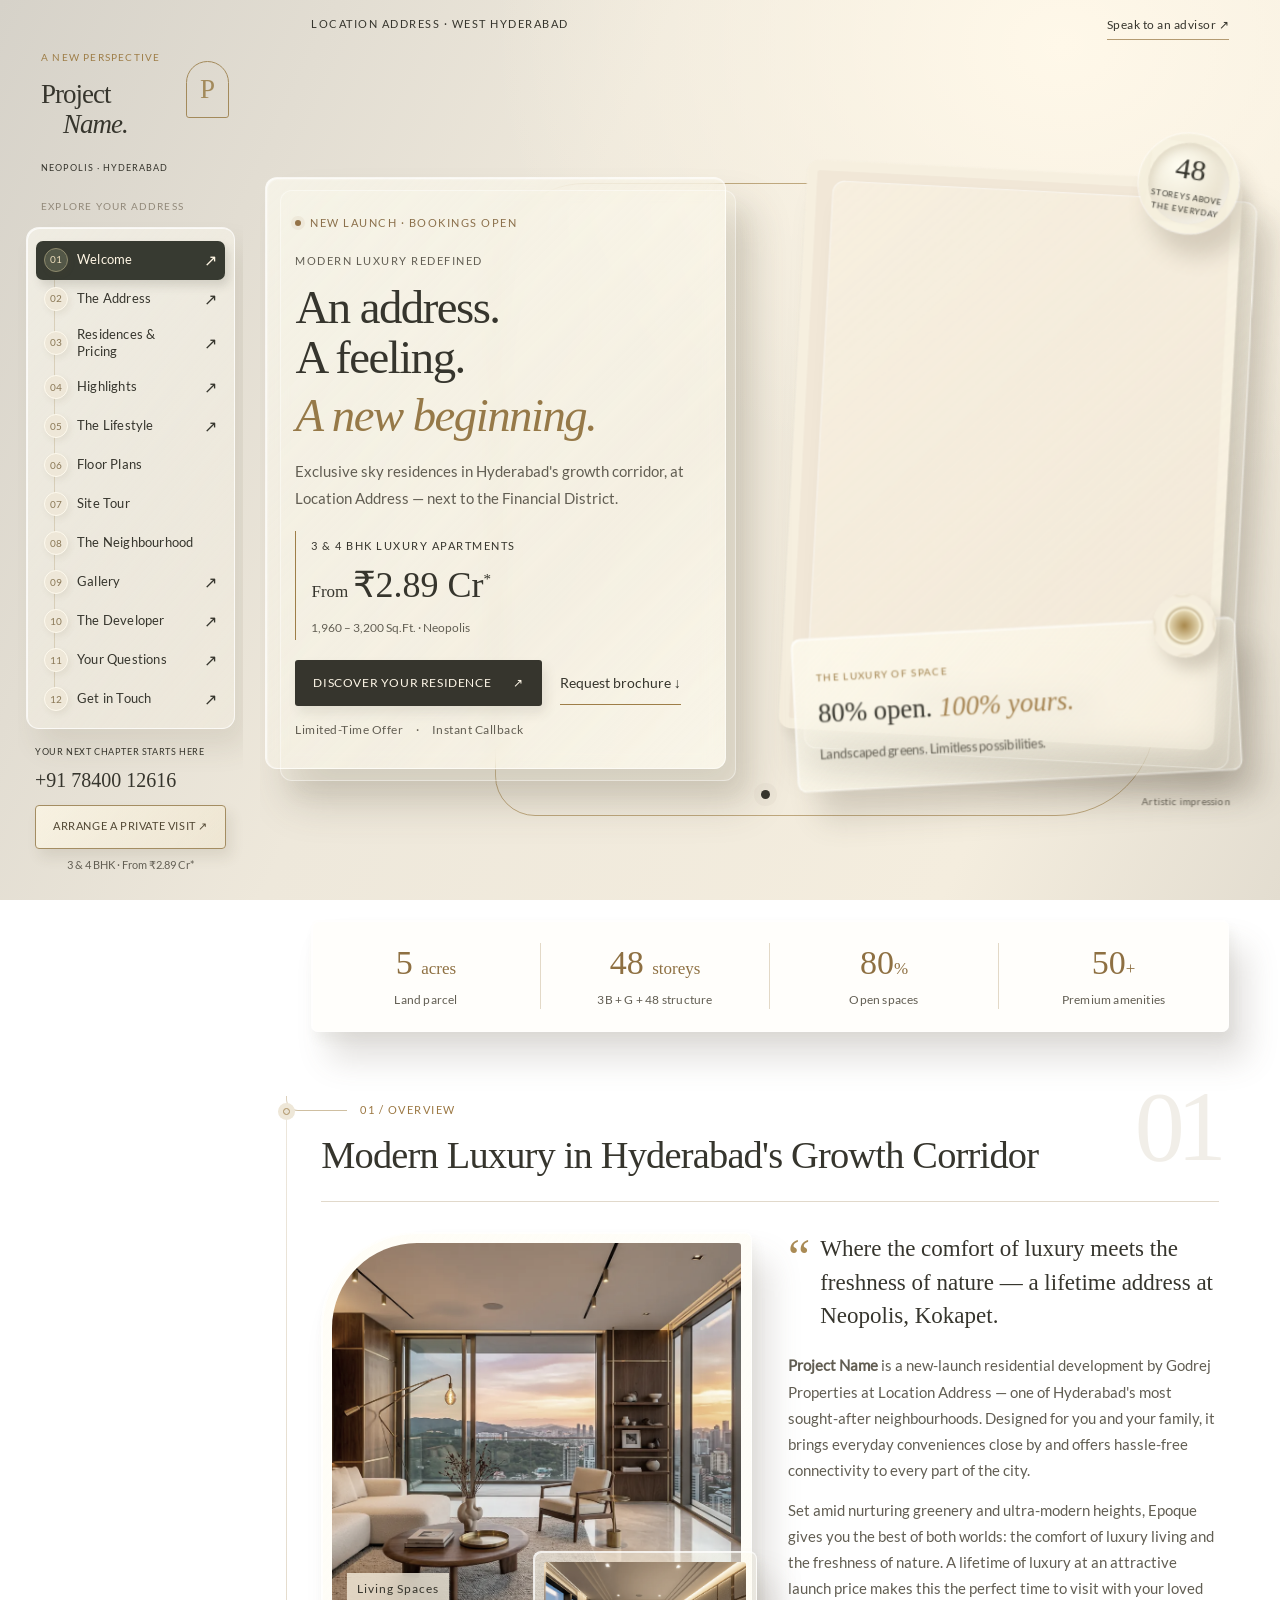
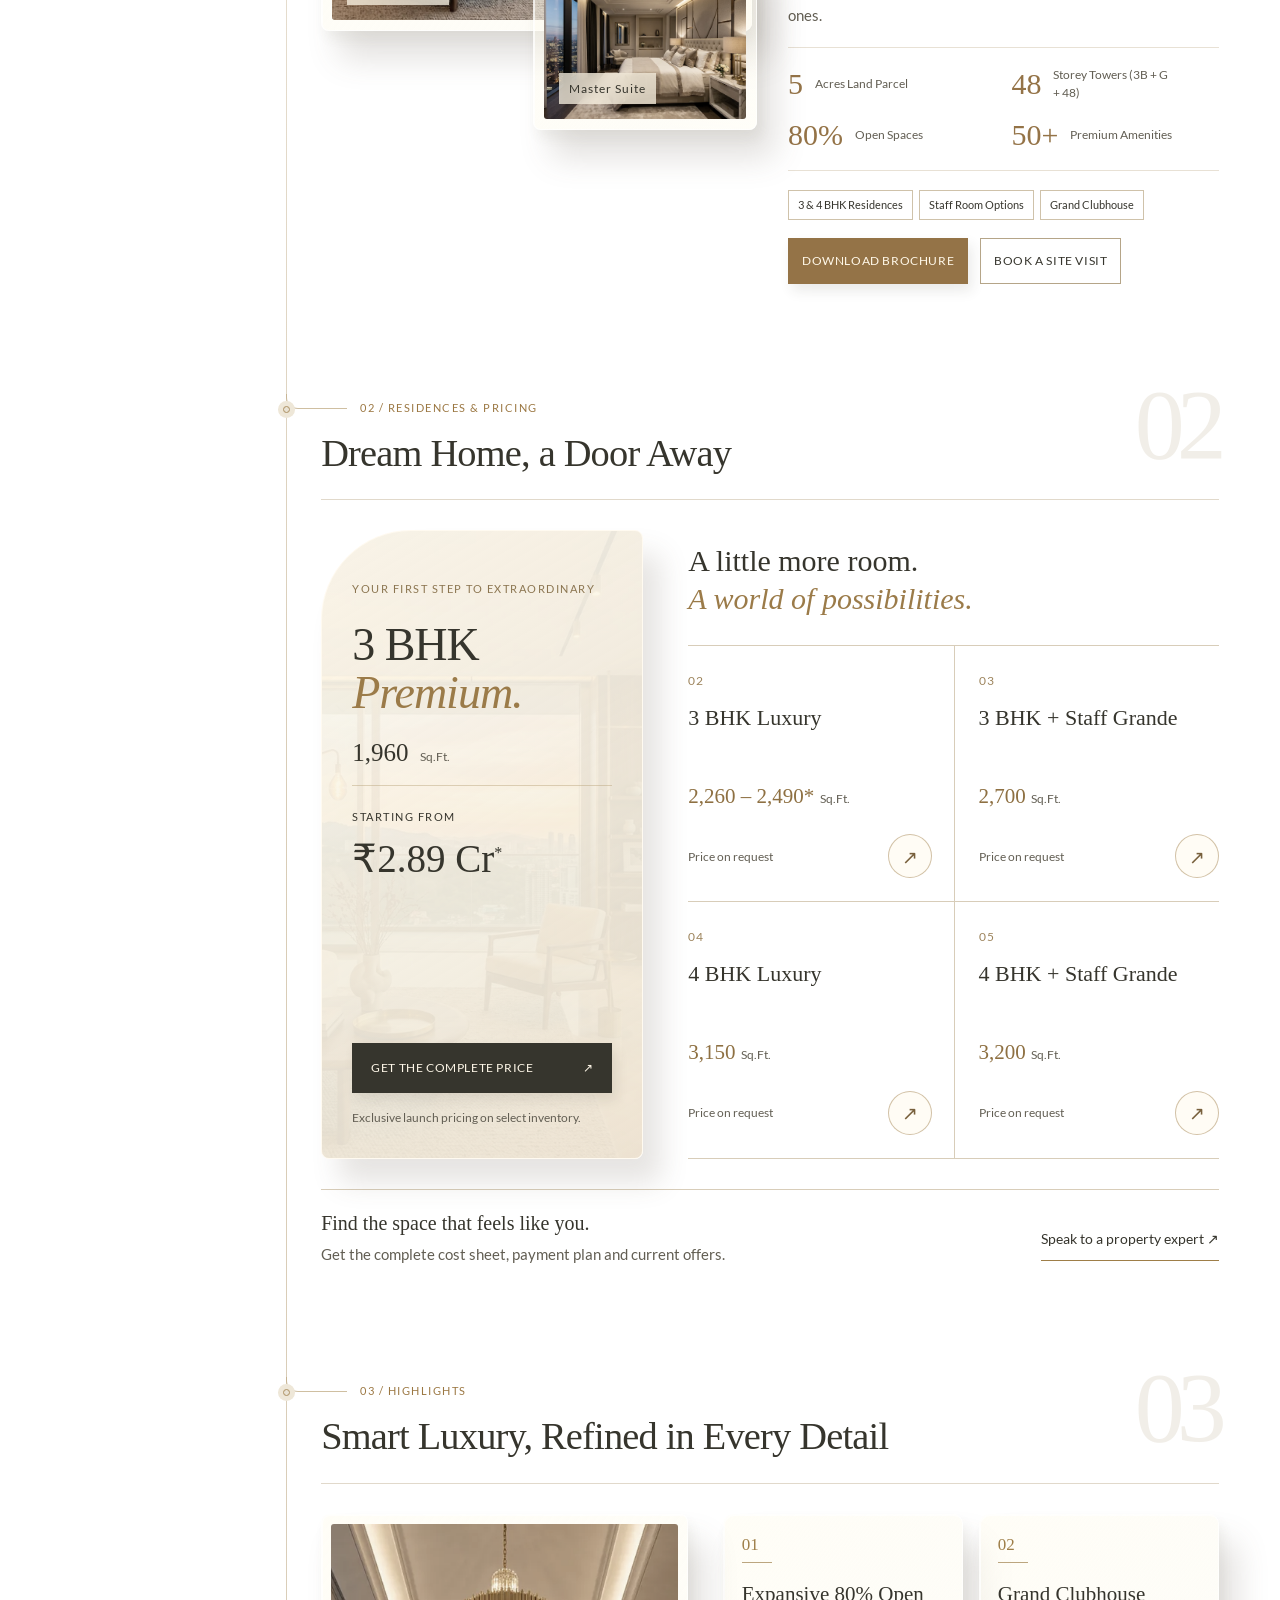
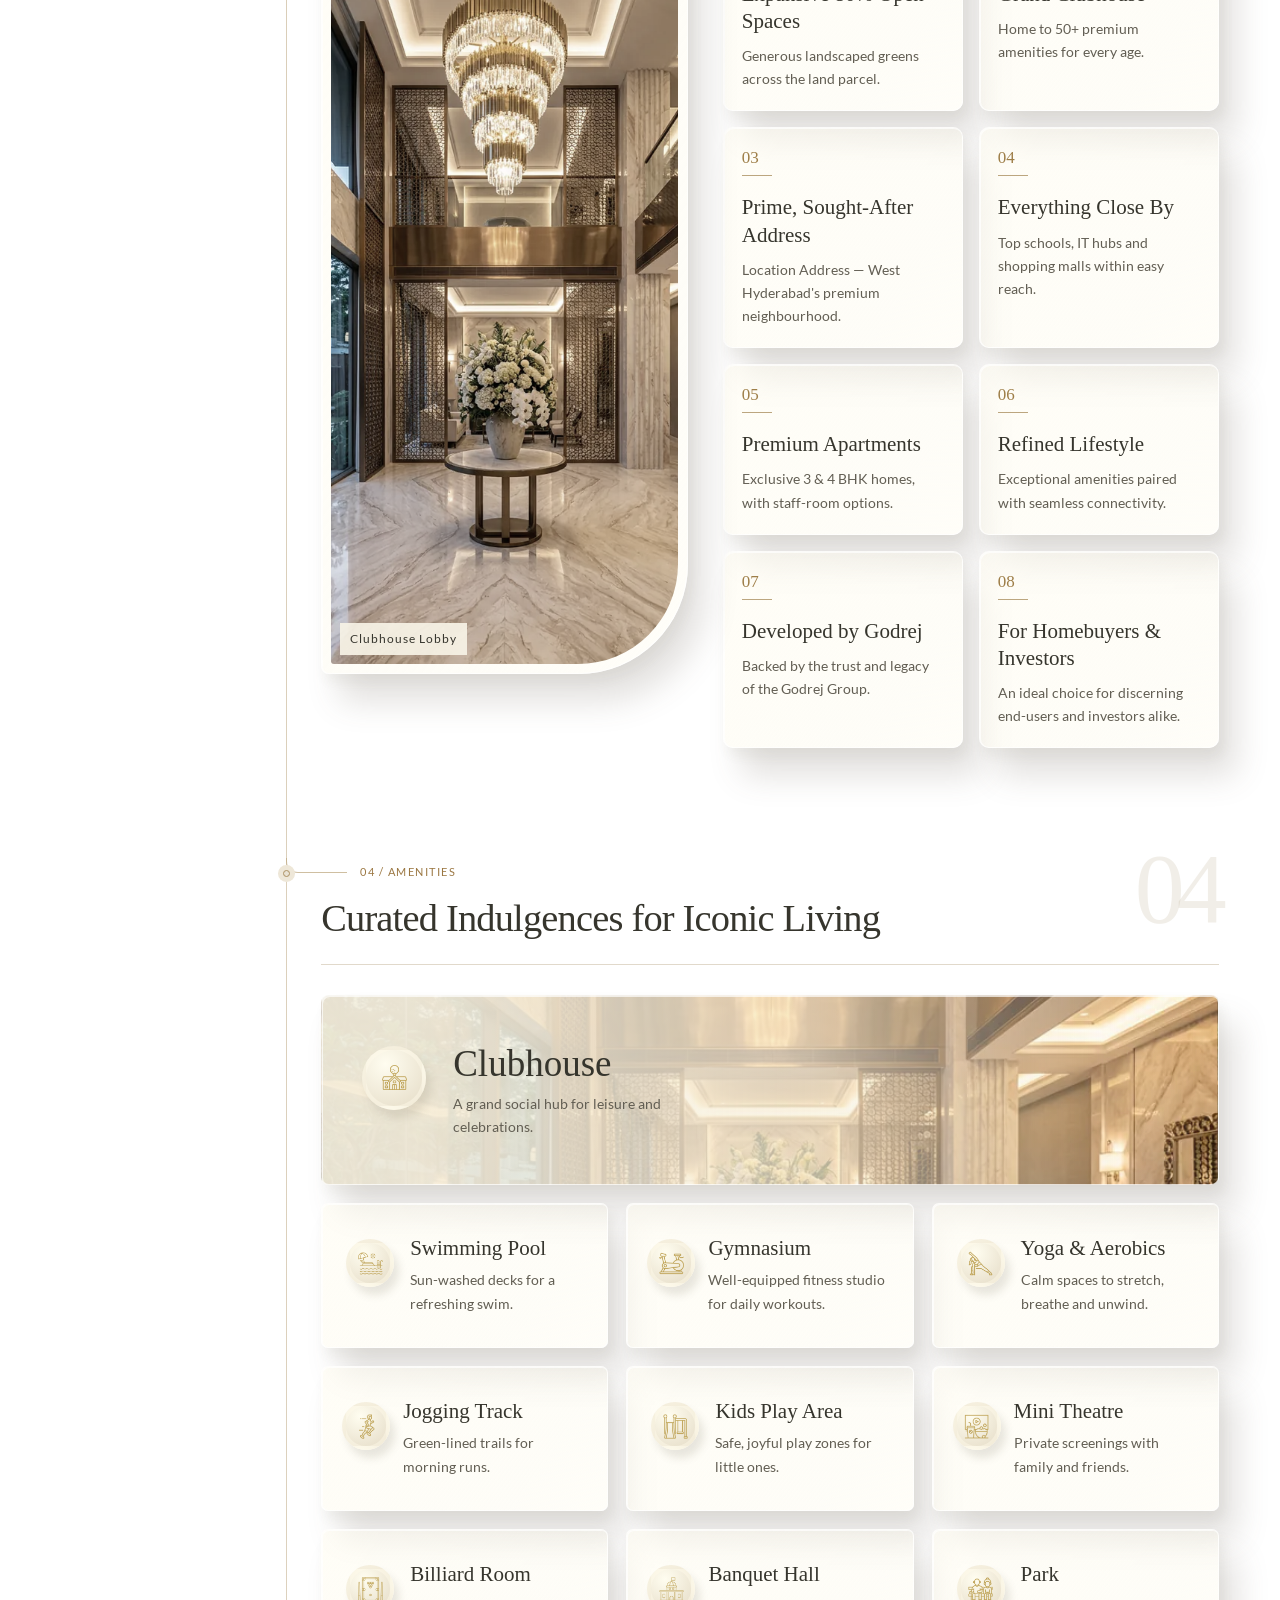
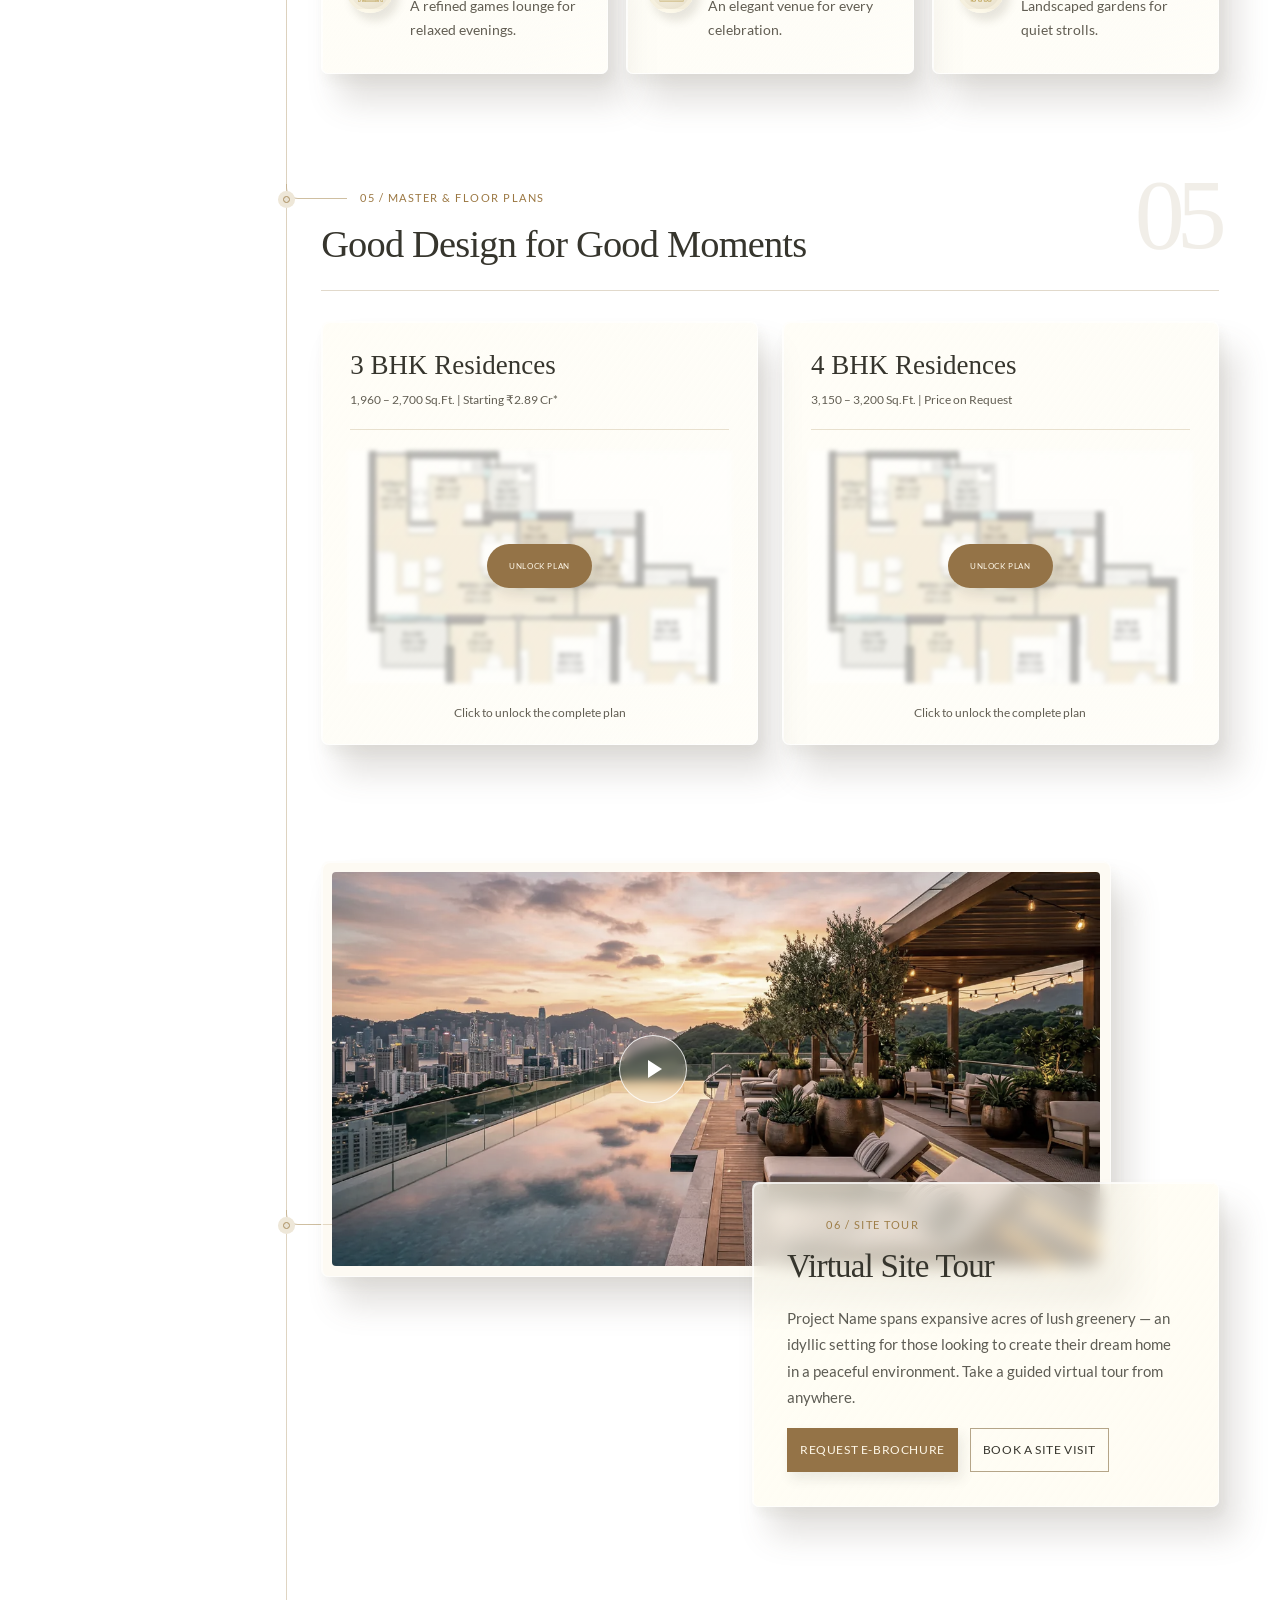
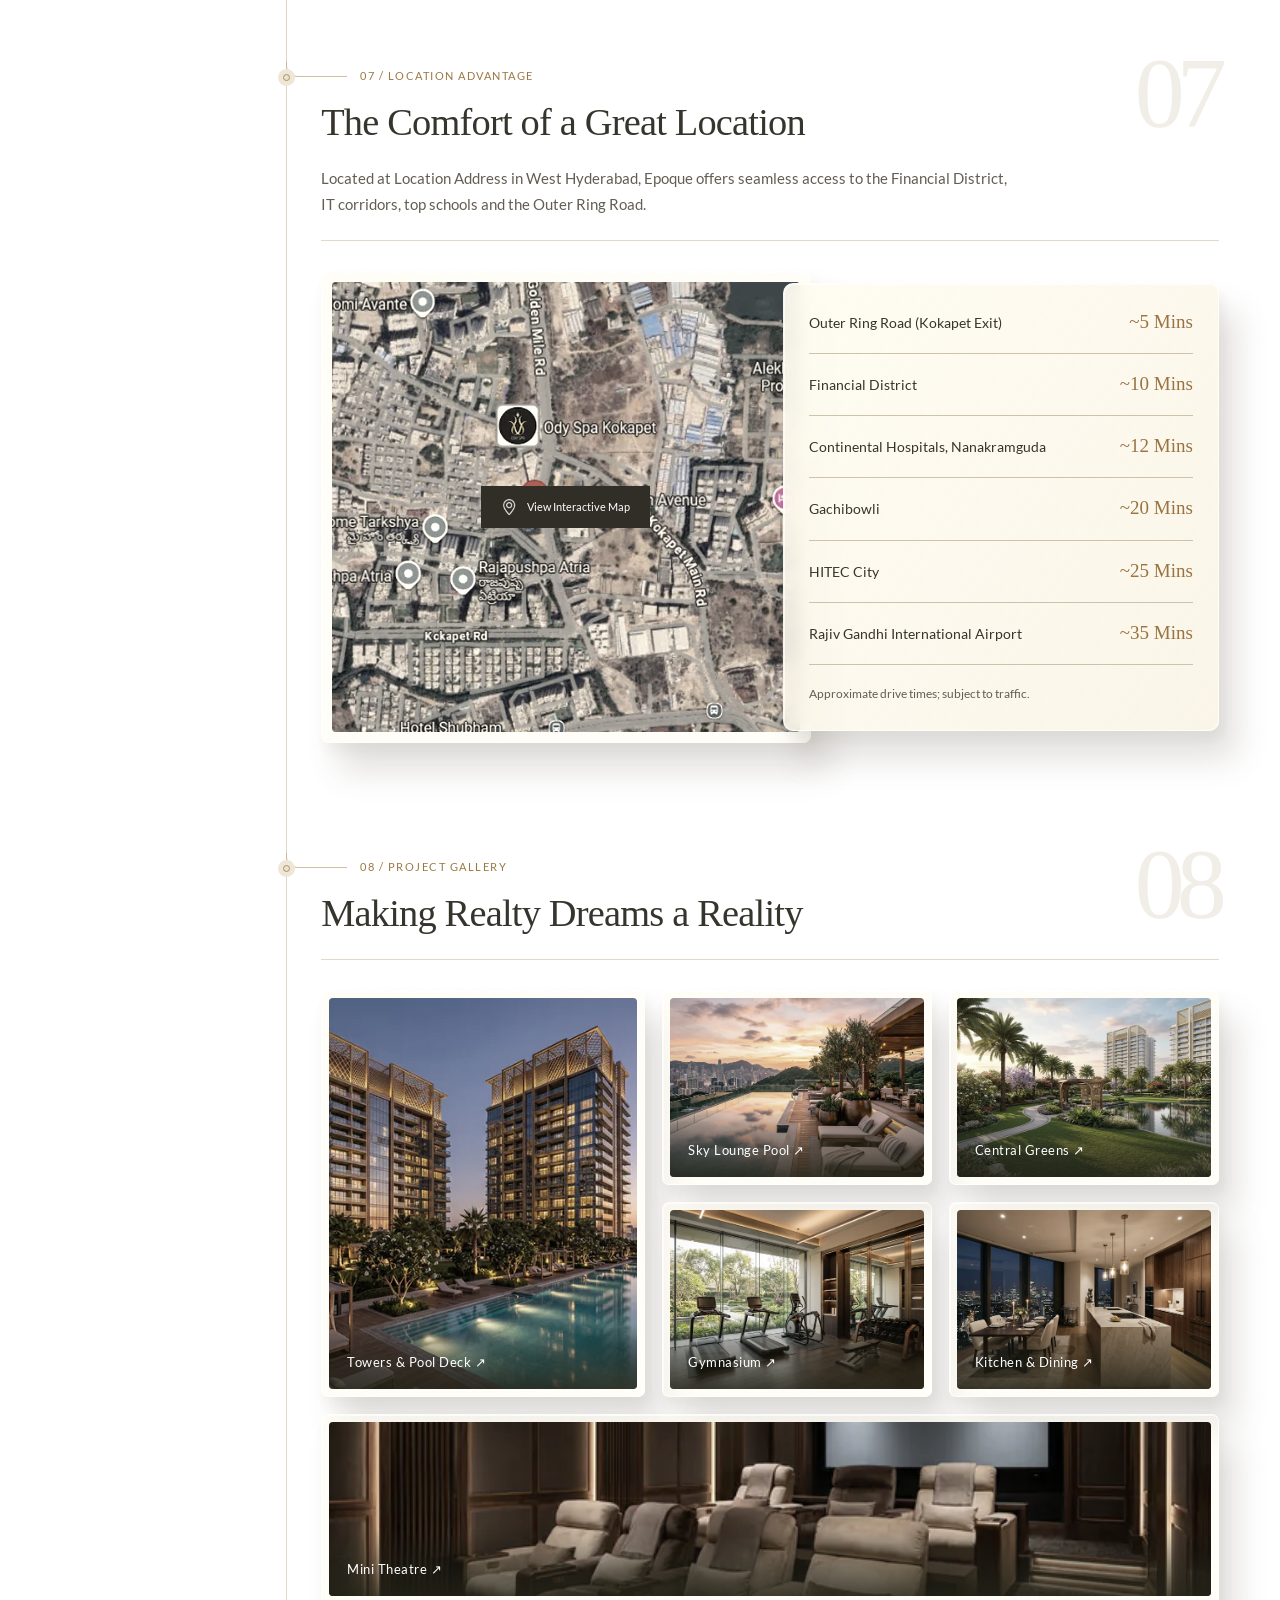
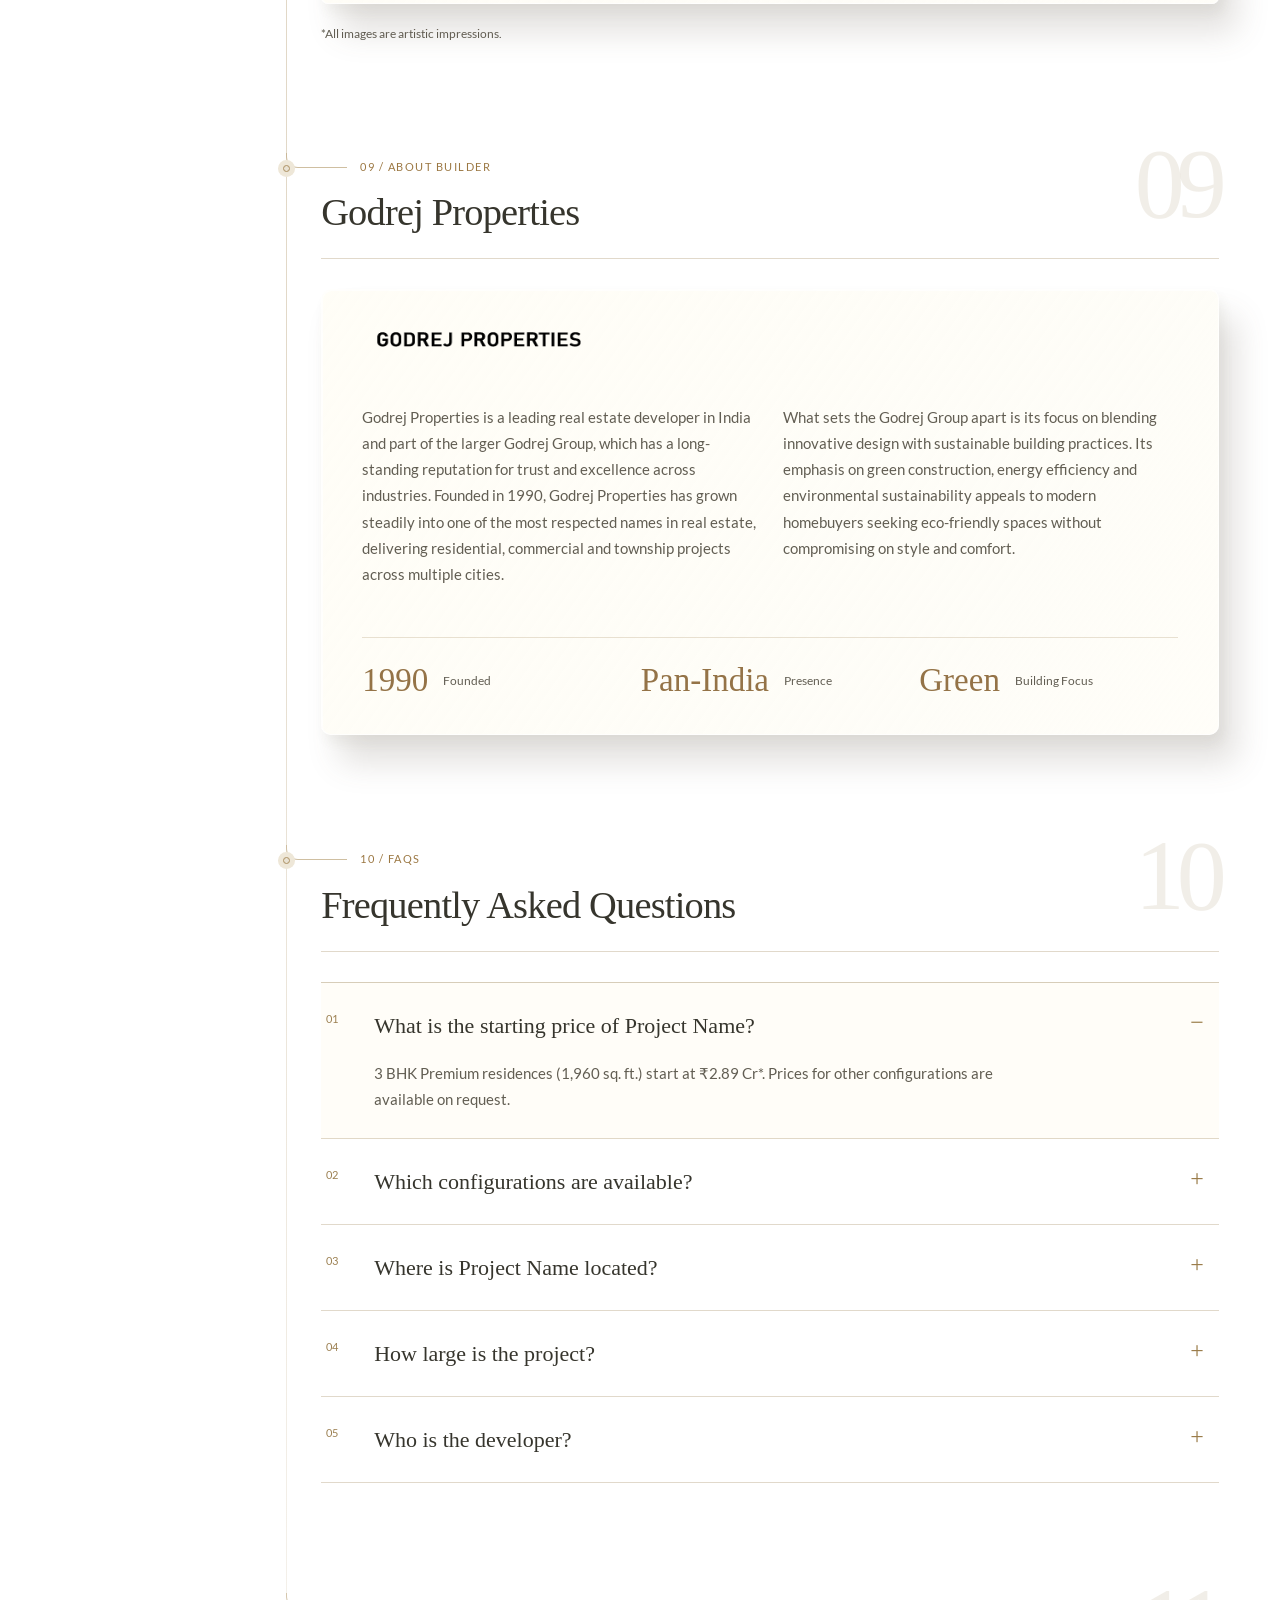
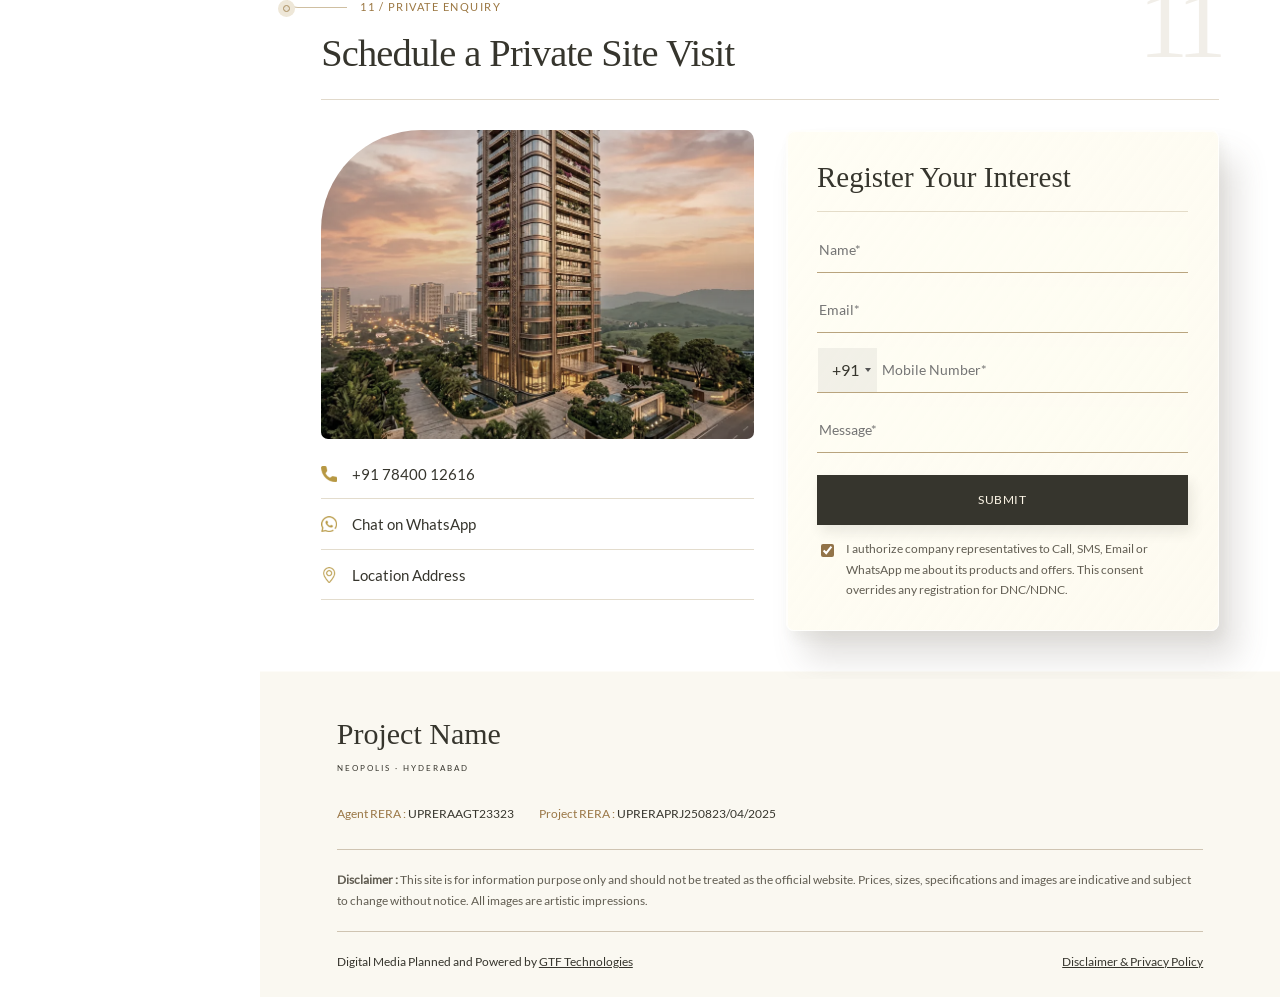
==== commit 69a687de: "Include static form integration and country-code mappings" ====
--- a/index.html
+++ b/index.html
@@ -545,7 +545,46 @@
     <script src="js/jquery.min.js"></script>
     <script src="js/intlTelInput.min.js"></script>
     <script src="js/intl.custom.js"></script>
-  
+    <script type="text/javascript">
+        var versionUpdate = (new Date()).getTime();
+        var script = document.createElement("script");
+        script.type = "text/javascript";
+        script.src = "https://api2.gtftech.com/scripts/queryform.min.ssl.js?v=" + versionUpdate;
+        document.body.appendChild(script);
+    </script>
+
+    <script>
+        var AgentInfo = {
+            "vAgentID": "****",
+            "vProject": "Project name, Location",
+            "vURL": "https://godrejluxuryhomesindia.com/noida/godrej-dmic/",
+            "thankspageurl": "https://godrejluxuryhomesindia.com/noida/godrej-dmic/thanks.htm"
+        };
+
+        $('#preferedtime').hide();
+
+        $("#SubmitQuery").click(function () {
+            var FormInfo = {
+                "SenderControlID": "qSenderName",
+                "SenderControlMobileID": "qMobileNo",
+                "SenderControlCountryCodeID": "qCountryCode1",
+                "SenderControlEmailID": "qEmailID",
+                "SenderControlMsgID": "qMessage"
+            };
+            SubmitQueryData(AgentInfo, FormInfo);
+        });
+
+        $("#SubmitQuerypopup").click(function () {
+            var FormInfo = {
+                "SenderControlID": "qSenderNamepopup",
+                "SenderControlMobileID": "qMobileNopopup",
+                "SenderControlCountryCodeID": "qCountryCode2",
+                "SenderControlEmailID": "qEmailIDpopup",
+                "SenderControlMsgID": "qMessagepopup"
+            };
+            SubmitQueryData(AgentInfo, FormInfo);
+        });
+    </script>
 
 
 
